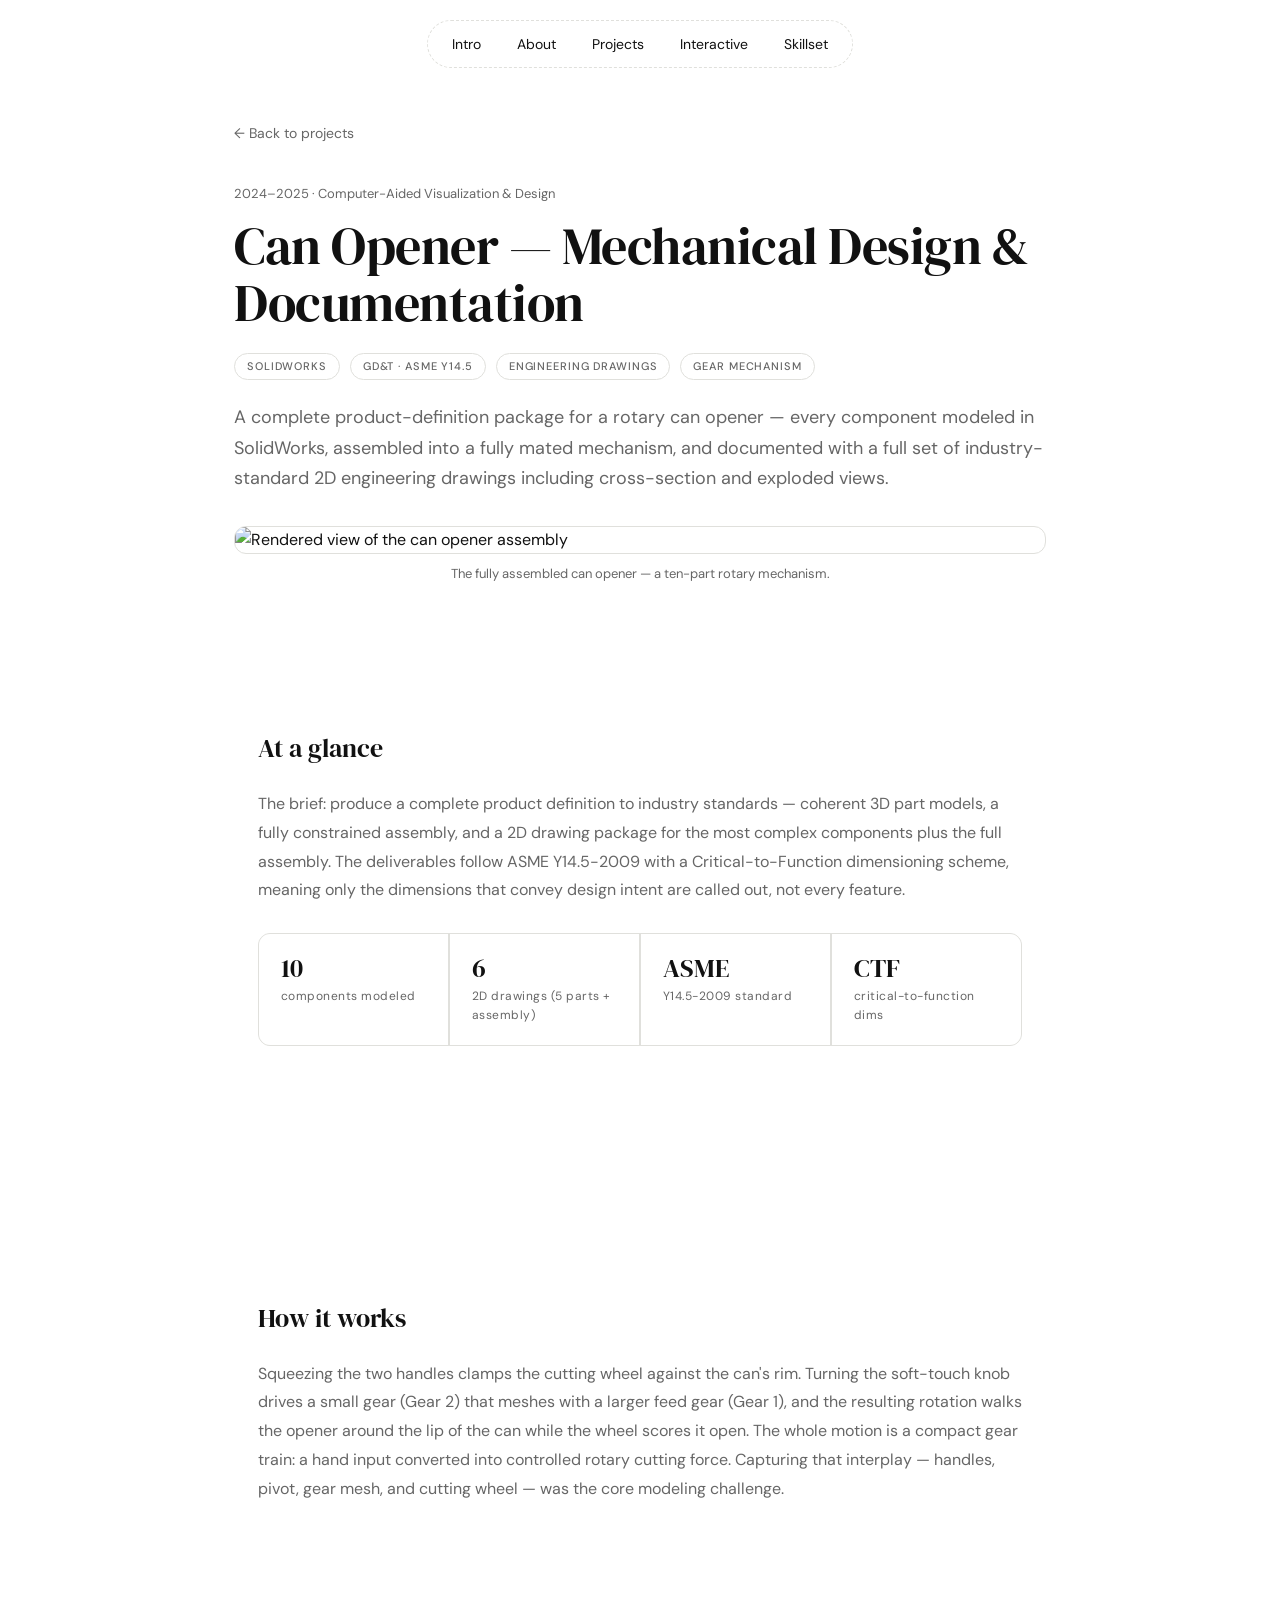
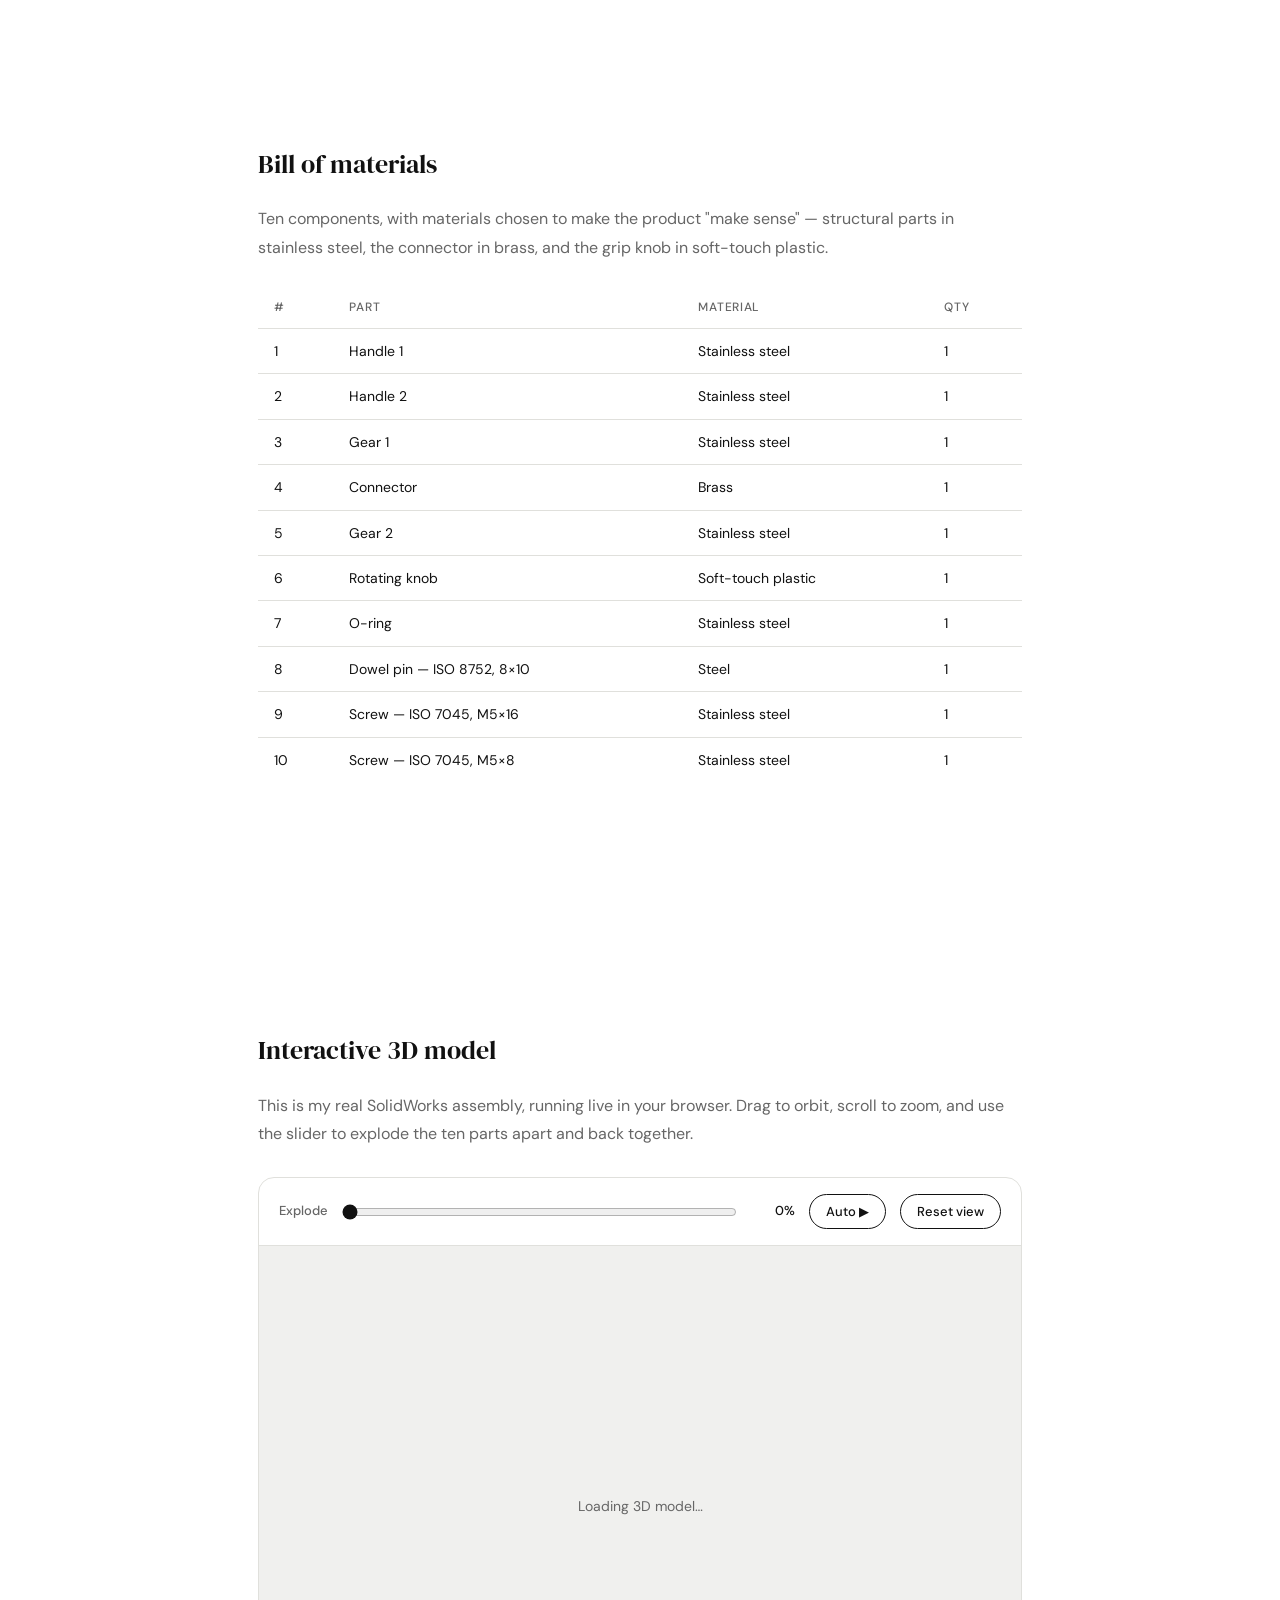
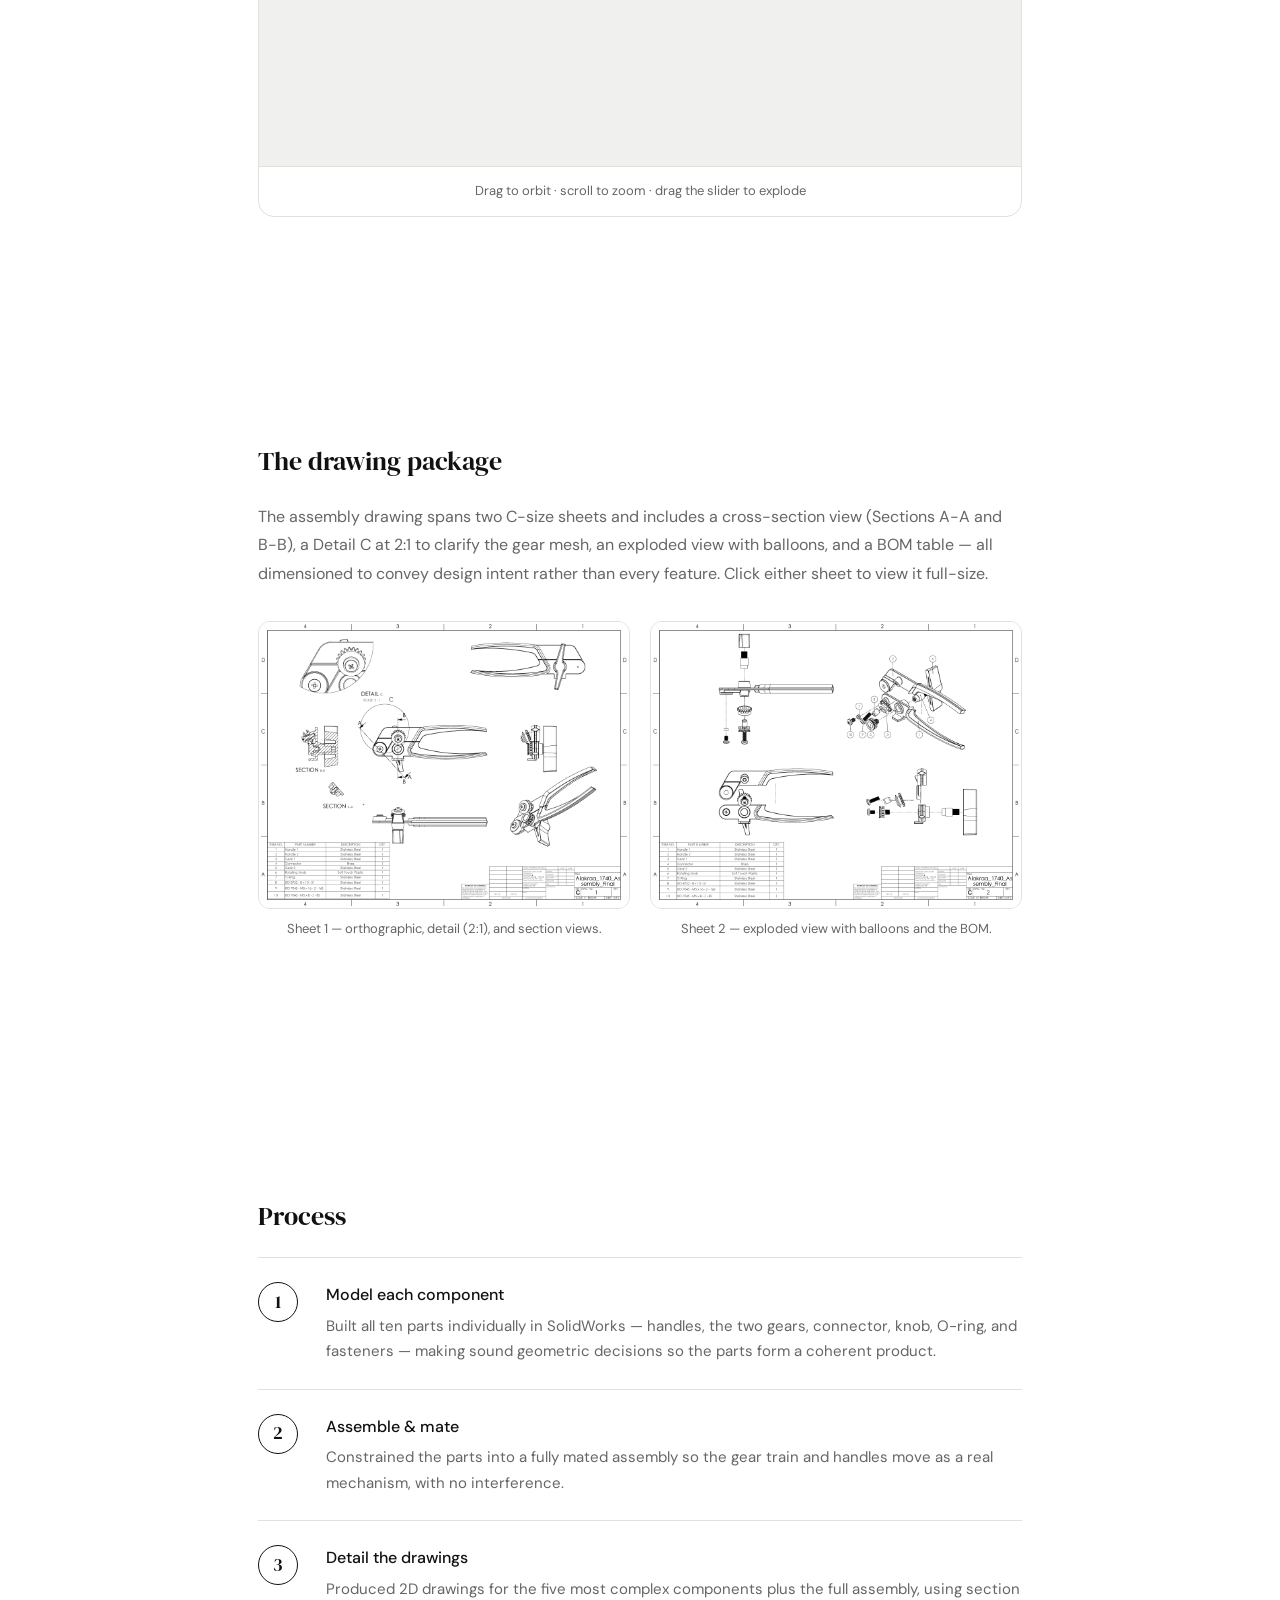
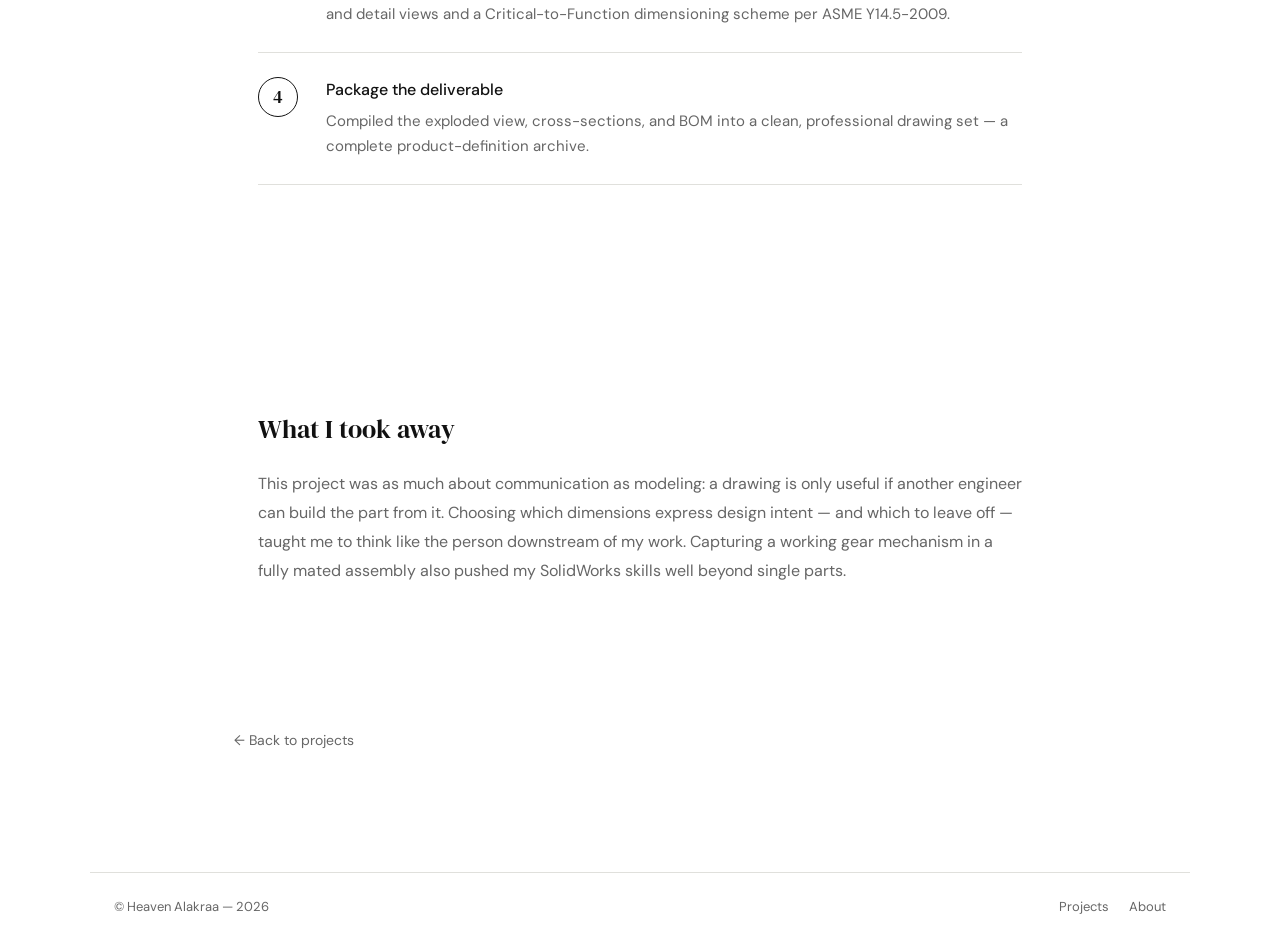
==== project-can-opener.html @ 5c96a76c "Add files via upload" ====
<!DOCTYPE html>
<html lang="en">
<head>
<meta charset="UTF-8">
<meta name="viewport" content="width=device-width, initial-scale=1.0">
<title>Can Opener — Mechanical Design &amp; Documentation — Heaven Alakraa</title>
<link rel="preconnect" href="https://fonts.googleapis.com">
<link href="https://fonts.googleapis.com/css2?family=DM+Serif+Display:ital@0;1&family=DM+Sans:wght@300;400;500&display=swap" rel="stylesheet">
<link rel="stylesheet" href="styles.css">
<style>
  /* image + layout helpers kept local so there's nothing to merge into styles.css */
  .media-figure img {
    width: 100%; display: block; border-radius: 12px;
    border: 1px solid var(--border); background: var(--white);
    object-fit: contain; max-height: 560px;
  }
  .media-figure.center img { width: auto; max-width: 620px; margin: 0 auto; }
  .media-figure.full img { width: 100%; max-width: 100%; max-height: none; }

  .figure-row { display: grid; grid-template-columns: 1fr 1fr; gap: 20px; margin: 32px 0; align-items: start; }
  .figure-row .media-figure { margin: 0; }
  .figure-row .media-figure img { max-height: 420px; }

  /* click-to-zoom */
  .media-figure img { cursor: zoom-in; transition: transform 0.15s, box-shadow 0.15s; }
  .media-figure img:hover { transform: translateY(-2px); box-shadow: 0 6px 24px rgba(0,0,0,0.12); }
  .lightbox { display: none; position: fixed; inset: 0; z-index: 300; background: rgba(0,0,0,0.9); align-items: center; justify-content: center; padding: 24px; cursor: zoom-out; }
  .lightbox.open { display: flex; }
  .lightbox img { max-width: 96%; max-height: 94%; border-radius: 8px; cursor: default; }
  .lightbox-close { position: fixed; top: 18px; right: 24px; color: #fff; font-size: 34px; line-height: 1; background: none; border: none; cursor: pointer; font-family: var(--sans); }
  .lightbox-hint { position: fixed; bottom: 22px; left: 0; right: 0; text-align: center; color: rgba(255,255,255,0.6); font-size: 13px; }

  /* 3D embed */
  .embed-frame { position: relative; padding-bottom: 60%; height: 0; overflow: hidden; margin-top: 32px; border-radius: 16px; border: 1px solid var(--border); background: var(--light); }
  .embed-frame iframe { position: absolute; top: 0; left: 0; width: 100%; height: 100%; border: 0; }
  .embed-placeholder { position: absolute; inset: 0; display: flex; flex-direction: column; align-items: center; justify-content: center; text-align: center; padding: 24px; color: var(--gray); font-size: 14px; line-height: 1.7; }

  /* standalone video, centered, capped width */
  .media-figure.vid video { display: block; width: 100%; max-width: 720px; margin: 0 auto; border-radius: 12px; border: 1px solid var(--border); background: #000; }

  /* interactive 3D viewer */
  .viewer { margin-top: 28px; border: 1px solid var(--border); border-radius: 16px; overflow: hidden; background: var(--white); }
  .viewer-controls { display: flex; align-items: center; gap: 14px; padding: 16px 20px; border-bottom: 1px solid var(--border); flex-wrap: wrap; }
  .viewer-controls label { font-size: 13px; font-weight: 500; color: var(--gray); }
  .viewer-controls input[type=range] { flex: 1; min-width: 160px; accent-color: var(--black); cursor: pointer; }
  .slider-val { font-size: 13px; font-weight: 500; min-width: 44px; text-align: right; }
  .viewer-controls button { font-size: 13px; font-weight: 500; padding: 8px 16px; border-radius: 50px; border: 1.5px solid var(--black); background: transparent; color: var(--black); cursor: pointer; font-family: var(--sans); transition: all 0.2s; white-space: nowrap; }
  .viewer-controls button:hover { background: var(--black); color: var(--white); }
  .viewer-stage { position: relative; width: 100%; height: 520px; background: #f0f0ee; }
  #co-canvas { width: 100%; height: 100%; display: block; cursor: grab; }
  #co-canvas:active { cursor: grabbing; }
  .viewer-loading { position: absolute; inset: 0; display: flex; align-items: center; justify-content: center; color: var(--gray); font-size: 14px; pointer-events: none; }
  .viewer-hint { padding: 14px 20px; border-top: 1px solid var(--border); font-size: 13px; color: var(--gray); text-align: center; }

  @media (max-width: 700px) { .figure-row { grid-template-columns: 1fr; } .viewer-stage { height: 380px; } }
</style>
</head>
<body>
<!-- NAV -->
<nav>
  <div class="nav-pill">
    <a href="index.html#intro">Intro</a>
    <a href="index.html#about">About</a>
    <a href="index.html#projects">Projects</a>
    <a href="index.html#interactive">Interactive</a>
    <a href="index.html#skills">Skillset</a>
  </div>
</nav>

<article class="project-page">
  <a class="back-link" href="index.html#projects">← Back to projects</a>

  <div class="pp-year">2024–2025 · Computer-Aided Visualization &amp; Design</div>
  <h1 class="pp-title">Can Opener — Mechanical Design &amp; Documentation</h1>
  <div class="pp-tags">
    <span class="project-tag">SolidWorks</span>
    <span class="project-tag">GD&amp;T · ASME Y14.5</span>
    <span class="project-tag">Engineering Drawings</span>
    <span class="project-tag">Gear Mechanism</span>
  </div>
  <p class="pp-lead">A complete product-definition package for a rotary can opener — every component modeled in SolidWorks, assembled into a fully mated mechanism, and documented with a full set of industry-standard 2D engineering drawings including cross-section and exploded views.</p>

  <!-- HERO: a render or the assembly drawing. Save an isometric render as co/render.png -->
  <figure class="media-figure full">
    <img src="co/render.png" alt="Rendered view of the can opener assembly">
    <figcaption>The fully assembled can opener — a ten-part rotary mechanism.</figcaption>
  </figure>

  <!-- ===== AT A GLANCE ===== -->
  <section class="pp-section">
    <h2>At a glance</h2>
    <p>The brief: produce a complete product definition to industry standards — coherent 3D part models, a fully constrained assembly, and a 2D drawing package for the most complex components plus the full assembly. The deliverables follow ASME Y14.5-2009 with a Critical-to-Function dimensioning scheme, meaning only the dimensions that convey design intent are called out, not every feature.</p>
    <div class="stat-row">
      <div class="stat-cell"><div class="stat-num">10</div><div class="stat-lbl">components modeled</div></div>
      <div class="stat-cell"><div class="stat-num">6</div><div class="stat-lbl">2D drawings (5 parts + assembly)</div></div>
      <div class="stat-cell"><div class="stat-num">ASME</div><div class="stat-lbl">Y14.5-2009 standard</div></div>
      <div class="stat-cell"><div class="stat-num">CTF</div><div class="stat-lbl">critical-to-function dims</div></div>
    </div>
  </section>

  <!-- ===== HOW IT WORKS ===== -->
  <section class="pp-section">
    <h2>How it works</h2>
    <p>Squeezing the two handles clamps the cutting wheel against the can's rim. Turning the soft-touch knob drives a small gear (Gear 2) that meshes with a larger feed gear (Gear 1), and the resulting rotation walks the opener around the lip of the can while the wheel scores it open. The whole motion is a compact gear train: a hand input converted into controlled rotary cutting force. Capturing that interplay — handles, pivot, gear mesh, and cutting wheel — was the core modeling challenge.</p>
  </section>

  <!-- ===== BOM ===== -->
  <section class="pp-section">
    <h2>Bill of materials</h2>
    <p>Ten components, with materials chosen to make the product "make sense" — structural parts in stainless steel, the connector in brass, and the grip knob in soft-touch plastic.</p>
    <table class="data-table">
      <thead>
        <tr><th>#</th><th>Part</th><th>Material</th><th>Qty</th></tr>
      </thead>
      <tbody>
        <tr><td>1</td><td>Handle 1</td><td>Stainless steel</td><td>1</td></tr>
        <tr><td>2</td><td>Handle 2</td><td>Stainless steel</td><td>1</td></tr>
        <tr><td>3</td><td>Gear 1</td><td>Stainless steel</td><td>1</td></tr>
        <tr><td>4</td><td>Connector</td><td>Brass</td><td>1</td></tr>
        <tr><td>5</td><td>Gear 2</td><td>Stainless steel</td><td>1</td></tr>
        <tr><td>6</td><td>Rotating knob</td><td>Soft-touch plastic</td><td>1</td></tr>
        <tr><td>7</td><td>O-ring</td><td>Stainless steel</td><td>1</td></tr>
        <tr><td>8</td><td>Dowel pin — ISO 8752, 8×10</td><td>Steel</td><td>1</td></tr>
        <tr><td>9</td><td>Screw — ISO 7045, M5×16</td><td>Stainless steel</td><td>1</td></tr>
        <tr><td>10</td><td>Screw — ISO 7045, M5×8</td><td>Stainless steel</td><td>1</td></tr>
      </tbody>
    </table>
  </section>

  <!-- ===== INTERACTIVE 3D ===== -->
  <section class="pp-section" id="model3d">
    <h2>Interactive 3D model</h2>
    <p>This is my real SolidWorks assembly, running live in your browser. Drag to orbit, scroll to zoom, and use the slider to explode the ten parts apart and back together.</p>

    <div class="viewer">
      <div class="viewer-controls">
        <label for="explode-slider">Explode</label>
        <input type="range" id="explode-slider" min="0" max="100" value="0" step="1">
        <span class="slider-val" id="explode-val">0%</span>
        <button id="auto-btn" type="button">Auto ▶</button>
        <button id="reset-btn" type="button">Reset view</button>
      </div>
      <div class="viewer-stage">
        <canvas id="co-canvas"></canvas>
        <div class="viewer-loading" id="viewer-loading">Loading 3D model…</div>
      </div>
      <div class="viewer-hint">Drag to orbit · scroll to zoom · drag the slider to explode</div>
    </div>
  </section>

  <!-- ===== DRAWING PACKAGE ===== -->
  <section class="pp-section">
    <h2>The drawing package</h2>
    <p>The assembly drawing spans two C-size sheets and includes a cross-section view (Sections A-A and B-B), a Detail C at 2:1 to clarify the gear mesh, an exploded view with balloons, and a BOM table — all dimensioned to convey design intent rather than every feature. Click either sheet to view it full-size.</p>
    <div class="figure-row">
      <figure class="media-figure">
        <img src="co/drawing-sheet1.png" alt="Assembly drawing sheet 1 — detail and section views">
        <figcaption>Sheet 1 — orthographic, detail (2:1), and section views.</figcaption>
      </figure>
      <figure class="media-figure">
        <img src="co/drawing-sheet2.png" alt="Assembly drawing sheet 2 — exploded view and BOM">
        <figcaption>Sheet 2 — exploded view with balloons and the BOM.</figcaption>
      </figure>
    </div>
    <!--
      Optional: add individual component drawings too. Save them as
      co/part-handle.png, co/part-gear1.png, etc., then duplicate a figure block above.
    -->
  </section>

  <!-- =========================================================
       OPTIONAL: FEA + MOTION ANALYSIS
       These sections are commented out. If you run the studies, (1) save the
       images into the co/ folder with the names shown, and (2) delete the
       surrounding  >!--  and  --<  so the section becomes visible.
       ========================================================= -->
  <!--
  <section class="pp-section">
    <h2>FEA — stress under operating load</h2>
    <p>I ran a static finite-element study on the most heavily loaded component to confirm it stays within the yield strength of stainless steel under a realistic squeezing force.</p>
    <figure class="media-figure center">
      <img src="co/fea.png" alt="FEA von Mises stress result on the can opener">
      <figcaption>von Mises stress under operating load, compared against yield.</figcaption>
    </figure>
  </section>

  <section class="pp-section">
    <h2>Motion study — the gear train</h2>
    <p>A motion study of the gear train shows how the knob input drives the feed gear and walks the cutter around the can.</p>
    <figure class="media-figure center vid">
      <video src="co/motion.mp4" controls muted playsinline preload="metadata"></video>
      <figcaption>Gear train motion study.</figcaption>
    </figure>
  </section>
  -->

  <!-- ===== PROCESS ===== -->
  <section class="pp-section">
    <h2>Process</h2>
    <div class="step-block">
      <div class="step-num">1</div>
      <div class="step-body">
        <h3>Model each component</h3>
        <p>Built all ten parts individually in SolidWorks — handles, the two gears, connector, knob, O-ring, and fasteners — making sound geometric decisions so the parts form a coherent product.</p>
      </div>
    </div>
    <div class="step-block">
      <div class="step-num">2</div>
      <div class="step-body">
        <h3>Assemble &amp; mate</h3>
        <p>Constrained the parts into a fully mated assembly so the gear train and handles move as a real mechanism, with no interference.</p>
      </div>
    </div>
    <div class="step-block">
      <div class="step-num">3</div>
      <div class="step-body">
        <h3>Detail the drawings</h3>
        <p>Produced 2D drawings for the five most complex components plus the full assembly, using section and detail views and a Critical-to-Function dimensioning scheme per ASME Y14.5-2009.</p>
      </div>
    </div>
    <div class="step-block">
      <div class="step-num">4</div>
      <div class="step-body">
        <h3>Package the deliverable</h3>
        <p>Compiled the exploded view, cross-sections, and BOM into a clean, professional drawing set — a complete product-definition archive.</p>
      </div>
    </div>
  </section>

  <!-- ===== TAKEAWAYS ===== -->
  <section class="pp-section">
    <h2>What I took away</h2>
    <p>This project was as much about communication as modeling: a drawing is only useful if another engineer can build the part from it. Choosing which dimensions express design intent — and which to leave off — taught me to think like the person downstream of my work. Capturing a working gear mechanism in a fully mated assembly also pushed my SolidWorks skills well beyond single parts.</p>
  </section>

  <a class="back-link" href="index.html#projects" style="margin-top:48px;">← Back to projects</a>
</article>

<footer>
  <span>© Heaven Alakraa — 2026</span>
  <div style="display:flex; gap:20px;">
    <a href="index.html#projects">Projects</a>
    <a href="index.html#about">About</a>
  </div>
</footer>

<!-- LIGHTBOX -->
<div class="lightbox" id="lightbox">
  <button class="lightbox-close" aria-label="Close">✕</button>
  <img id="lightbox-img" src="" alt="">
  <div class="lightbox-hint">Click anywhere or press Esc to close</div>
</div>

<script>
  (function () {
    const lb = document.getElementById('lightbox');
    const lbImg = document.getElementById('lightbox-img');
    document.querySelectorAll('.media-figure img').forEach(img => {
      img.addEventListener('click', () => {
        lbImg.src = img.currentSrc || img.src;
        lbImg.alt = img.alt;
        lb.classList.add('open');
        document.body.style.overflow = 'hidden';
      });
    });
    function close() { lb.classList.remove('open'); document.body.style.overflow = ''; }
    lb.addEventListener('click', close);
    document.addEventListener('keydown', e => { if (e.key === 'Escape') close(); });
  })();
</script>

<!-- ===== INTERACTIVE 3D VIEWER (Three.js) ===== -->
<script type="importmap">
{
  "imports": {
    "three": "https://cdn.jsdelivr.net/npm/three@0.160.0/build/three.module.js",
    "three/addons/": "https://cdn.jsdelivr.net/npm/three@0.160.0/examples/jsm/"
  }
}
</script>
<script type="module">
  import * as THREE from 'three';
  import { OrbitControls } from 'three/addons/controls/OrbitControls.js';
  import { GLTFLoader } from 'three/addons/loaders/GLTFLoader.js';

  const canvas = document.getElementById('co-canvas');
  const stage = canvas.parentElement;
  const loadingEl = document.getElementById('viewer-loading');
  const slider = document.getElementById('explode-slider');
  const valLabel = document.getElementById('explode-val');
  const resetBtn = document.getElementById('reset-btn');
  const autoBtn = document.getElementById('auto-btn');

  const renderer = new THREE.WebGLRenderer({ canvas, antialias: true });
  renderer.setPixelRatio(Math.min(window.devicePixelRatio, 2));
  renderer.setClearColor(0xf0f0ee, 1);

  const scene = new THREE.Scene();
  const camera = new THREE.PerspectiveCamera(45, 1, 0.1, 5000);

  // lighting
  scene.add(new THREE.AmbientLight(0xffffff, 0.75));
  const key = new THREE.DirectionalLight(0xffffff, 1.1); key.position.set(1, 1.5, 1); scene.add(key);
  const fill = new THREE.DirectionalLight(0xffffff, 0.5); fill.position.set(-1, 0.5, -1); scene.add(fill);

  const controls = new OrbitControls(camera, renderer.domElement);
  controls.enableDamping = true;
  controls.dampingFactor = 0.08;

  let parts = [];            // { mesh, dir, home }
  let assemblyCenter = new THREE.Vector3();
  let modelRadius = 100;
  let homeCam = new THREE.Vector3();

  function resize() {
    const w = stage.clientWidth, h = stage.clientHeight;
    renderer.setSize(w, h, false);
    camera.aspect = w / h; camera.updateProjectionMatrix();
  }
  window.addEventListener('resize', resize);

  const loader = new GLTFLoader();
  loader.load('co/can-opener.glb', (gltf) => {
    const root = gltf.scene;

    // overall bounding box / center
    const box = new THREE.Box3().setFromObject(root);
    box.getCenter(assemblyCenter);
    const size = new THREE.Vector3(); box.getSize(size);
    modelRadius = Math.max(size.x, size.y, size.z);

    // each mesh: explode direction = from assembly center to part center
    root.traverse((o) => {
      if (o.isMesh) {
        const pbox = new THREE.Box3().setFromObject(o);
        const pcenter = new THREE.Vector3(); pbox.getCenter(pcenter);
        const dir = pcenter.clone().sub(assemblyCenter);
        if (dir.lengthSq() < 1e-6) dir.set(0, 1, 0); // center part: nudge up
        dir.normalize();
        parts.push({ mesh: o, dir, home: o.position.clone() });
      }
    });

    scene.add(root);

    // frame the camera
    const dist = modelRadius * 2.2;
    homeCam.set(assemblyCenter.x + dist * 0.7, assemblyCenter.y + dist * 0.5, assemblyCenter.z + dist * 0.8);
    controls.target.copy(assemblyCenter);
    resetView();

    loadingEl.style.display = 'none';
    resize();
    animate();
  }, undefined, (err) => {
    loadingEl.textContent = 'Could not load the 3D model.';
    console.error(err);
  });

  function applyExplode(pct) {
    const factor = (pct / 100) * modelRadius * 0.9;
    for (const p of parts) {
      p.mesh.position.copy(p.home).addScaledVector(p.dir, factor);
    }
  }

  function resetView() {
    camera.position.copy(homeCam);
    controls.target.copy(assemblyCenter);
    controls.update();
  }

  slider.addEventListener('input', () => {
    valLabel.textContent = slider.value + '%';
    applyExplode(+slider.value);
  });

  resetBtn.addEventListener('click', () => {
    slider.value = 0; valLabel.textContent = '0%'; applyExplode(0); resetView();
    stopAuto();
  });

  // auto explode/collapse loop
  let auto = false, dir = 1, raf = null;
  function stopAuto() { auto = false; autoBtn.textContent = 'Auto ▶'; }
  autoBtn.addEventListener('click', () => {
    auto = !auto;
    autoBtn.textContent = auto ? 'Pause ⏸' : 'Auto ▶';
    if (auto) dir = (+slider.value >= 100) ? -1 : 1;
  });

  let last = performance.now();
  function animate() {
    raf = requestAnimationFrame(animate);
    const now = performance.now(); const dt = (now - last) / 1000; last = now;
    if (auto) {
      let v = +slider.value + dir * 45 * dt; // ~2.2s each way
      if (v >= 100) { v = 100; dir = -1; }
      if (v <= 0)   { v = 0;   dir = 1; }
      slider.value = v; valLabel.textContent = Math.round(v) + '%'; applyExplode(v);
    }
    controls.update();
    renderer.render(scene, camera);
  }
</script>

</body>
</html>
---- styles.css ----
/* =========================================================
   Heaven Alakraa — Portfolio  |  Shared stylesheet
   Edit colors, fonts, and spacing here once and every page
   (index + all project pages) updates together.
   ========================================================= */

*, *::before, *::after { box-sizing: border-box; margin: 0; padding: 0; }

:root {
  --black: #111;
  --white: #fff;
  --gray: #666;
  --light: #f5f5f3;
  --border: #e0e0dc;
  --serif: 'DM Serif Display', Georgia, serif;
  --sans: 'DM Sans', system-ui, sans-serif;
}

html { scroll-behavior: smooth; }

body {
  font-family: var(--sans);
  background: var(--white);
  color: var(--black);
  font-size: 16px;
  line-height: 1.6;
  -webkit-font-smoothing: antialiased;
}

a { color: inherit; }  /* stops stray links rendering default browser blue */

/* anchor targets sit below the fixed nav so headings aren't hidden */
#intro, #about, #projects, #interactive, #skills { scroll-margin-top: 90px; }

/* ---------------------------------------------------------
   NAV  (floating pill, same style as the project's original)
   --------------------------------------------------------- */
nav {
  position: fixed;
  top: 0; left: 0; right: 0;
  z-index: 100;
  display: flex;
  justify-content: center;
  padding: 20px;
}
.nav-pill {
  display: flex;
  align-items: center;
  gap: 4px;
  background: rgba(255,255,255,0.92);
  backdrop-filter: blur(12px);
  border: 1px dashed var(--border);
  border-radius: 50px;
  padding: 6px 8px;
}
.nav-pill a {
  text-decoration: none;
  color: var(--black);
  font-size: 14px;
  font-weight: 400;
  padding: 6px 16px;
  border-radius: 50px;
  transition: background 0.2s;
}
.nav-pill a:hover { background: var(--light); }
.nav-pill a.active { background: var(--black); color: var(--white); }
.nav-pill a.active:hover { background: var(--black); }

/* ---------------------------------------------------------
   HERO  (two-column: headshot + credentials | name + buttons)
   --------------------------------------------------------- */
.hero {
  min-height: 100vh;
  display: flex;
  align-items: center;
  justify-content: center;
  padding: 120px 24px 80px;
}
.hero-grid {
  display: grid;
  grid-template-columns: 0.9fr 1.1fr;
  gap: 72px;
  align-items: center;
  max-width: 1100px;
  width: 100%;
}
/* LEFT column */
.hero-left {
  display: flex;
  flex-direction: column;
  align-items: flex-start;
}
.headshot {
  width: 360px;          /* matches .hero-cred width so right edges line up */
  max-width: 100%;
  aspect-ratio: 1 / 1;   /* same square ratio, just wider */
  border-radius: 24px;
  object-fit: cover;
  background: var(--light);
  border: 1px solid var(--border);
  margin-bottom: 28px;
}
.hero-cred {
  color: var(--gray);
  font-size: 15px;
  line-height: 1.7;
  max-width: 360px;
}
/* RIGHT column */
.hero-right { max-width: 560px; }
.hero h1 {
  font-family: var(--serif);
  font-size: clamp(34px, 5vw, 60px);
  font-weight: 400;
  line-height: 1.1;
  margin-bottom: 24px;
  letter-spacing: -0.5px;
}
.hero-tagline {
  color: var(--gray);
  font-size: 19px;
  font-weight: 300;
  line-height: 1.6;
  margin-bottom: 36px;
  max-width: 460px;
}
.hero-btns {
  display: flex;
  gap: 12px;
  flex-wrap: wrap;
}

/* ---------------------------------------------------------
   BUTTONS
   --------------------------------------------------------- */
.btn {
  display: inline-block;
  text-decoration: none;
  padding: 12px 28px;
  border-radius: 50px;
  font-size: 14px;
  font-weight: 500;
  font-family: var(--sans);
  transition: all 0.2s;
  cursor: pointer;
  border: none;
}
.btn-dark { background: var(--black); color: var(--white); }
.btn-dark:hover { background: #333; }
.btn-outline { background: transparent; color: var(--black); border: 1.5px solid var(--black); }
.btn-outline:hover { background: var(--black); color: var(--white); }

/* ---------------------------------------------------------
   SECTIONS
   --------------------------------------------------------- */
section { padding: 80px 24px; max-width: 1100px; margin: 0 auto; }
.section-label {
  font-size: 12px;
  font-weight: 500;
  letter-spacing: 0.12em;
  text-transform: uppercase;
  color: var(--gray);
  margin-bottom: 48px;
  display: block;
}
.section-title {
  font-family: var(--serif);
  font-size: clamp(28px, 4vw, 48px);
  font-weight: 400;
  margin-bottom: 16px;
  line-height: 1.15;
}
.divider { border: none; border-top: 1px solid var(--border); }

/* ---------------------------------------------------------
   PROJECTS GRID
   --------------------------------------------------------- */
.projects-grid {
  display: grid;
  grid-template-columns: repeat(2, 1fr);
  gap: 2px;
  background: var(--border);
  border: 1px solid var(--border);
  border-radius: 16px;
  overflow: hidden;
}
.project-card {
  background: var(--white);
  padding: 40px 36px;
  cursor: pointer;
  transition: background 0.2s;
  position: relative;
  min-height: 280px;
  display: flex;
  flex-direction: column;
  justify-content: space-between;
  text-decoration: none;
  color: inherit;
}
.project-card:hover { background: var(--light); }
.project-card.wide { grid-column: span 2; }
.project-year { font-size: 12px; color: var(--gray); letter-spacing: 0.06em; margin-bottom: 12px; }
.project-title {
  font-family: var(--serif);
  font-size: clamp(20px, 2.5vw, 28px);
  font-weight: 400;
  line-height: 1.2;
  margin-bottom: 12px;
}
.project-desc {
  font-size: 13px;
  color: var(--gray);
  line-height: 1.6;
  flex: 1;
  margin-bottom: 20px;
}
.project-tag {
  display: inline-block;
  font-size: 11px;
  font-weight: 500;
  letter-spacing: 0.08em;
  text-transform: uppercase;
  border: 1px solid var(--border);
  border-radius: 50px;
  padding: 4px 12px;
  color: var(--gray);
  margin-right: 6px;
  margin-bottom: 6px;
}
.project-arrow {
  position: absolute;
  top: 36px;
  right: 36px;
  font-size: 18px;
  color: var(--border);
  transition: color 0.2s, transform 0.2s;
}
.project-card:hover .project-arrow { color: var(--black); transform: translate(3px, -3px); }

/* ---------------------------------------------------------
   SKILLS
   --------------------------------------------------------- */
/* Tag-pill skills: category rows, each with rounded skill chips */
.skills-list {
  margin-top: 48px;
  border-top: 1px solid var(--border);
}
.skill-row {
  display: grid;
  grid-template-columns: 240px 1fr;
  gap: 40px;
  padding: 32px 4px;
  border-bottom: 1px solid var(--border);
  align-items: start;
}
.skill-cat {
  font-family: var(--serif);
  font-size: 20px;
  line-height: 1.3;
  display: flex;
  align-items: baseline;
  gap: 12px;
}
.skill-cat-num {
  font-family: var(--sans);
  font-size: 11px;
  font-weight: 500;
  letter-spacing: 0.1em;
  color: var(--gray);
}
.skill-pills { display: flex; flex-wrap: wrap; gap: 10px; }
.pill {
  font-family: var(--sans);
  font-size: 13px;
  font-weight: 400;
  padding: 8px 16px;
  border: 1px solid var(--border);
  border-radius: 50px;
  background: var(--white);
  color: var(--black);
  transition: transform 0.18s ease, border-color 0.18s ease, background 0.18s ease;
  cursor: default;
}
.pill:hover {
  transform: translateY(-2px);
  border-color: var(--black);
  background: var(--light);
}

/* ---------------------------------------------------------
   ABOUT
   --------------------------------------------------------- */
.about-grid {
  display: grid;
  grid-template-columns: 1fr 1fr;
  gap: 80px;
  align-items: start;
  margin-top: 48px;
}
.about-text p { font-size: 16px; color: var(--gray); line-height: 1.8; margin-bottom: 20px; }
.about-subhead {
  font-size: 12px; font-weight: 500; letter-spacing: 0.1em;
  text-transform: uppercase; color: var(--gray); margin-bottom: 20px;
}
.exp-item { border-bottom: 1px solid var(--border); padding: 20px 0; }
.exp-item:first-child { border-top: 1px solid var(--border); }
.exp-top { display: flex; justify-content: space-between; align-items: flex-start; margin-bottom: 6px; gap: 12px; }
.exp-org { font-weight: 500; font-size: 14px; }
.exp-role { font-size: 13px; color: var(--gray); }
.exp-date { font-size: 12px; color: var(--gray); white-space: nowrap; }

/* ---------------------------------------------------------
   SKETCHFAB / 3D EMBED
   --------------------------------------------------------- */
.embed-frame {
  position: relative;
  padding-bottom: 56.25%;   /* 16:9 */
  height: 0;
  overflow: hidden;
  margin-top: 48px;
  border-radius: 16px;
  border: 1px solid var(--border);
  background: var(--light);
}
.embed-frame iframe { position: absolute; top: 0; left: 0; width: 100%; height: 100%; border: 0; }
/* placeholder shown until you paste your real embed */
.embed-placeholder {
  position: absolute; inset: 0;
  display: flex; flex-direction: column; align-items: center; justify-content: center;
  text-align: center; padding: 24px; color: var(--gray); font-size: 14px; line-height: 1.7;
}

/* ---------------------------------------------------------
   FOOTER
   --------------------------------------------------------- */
footer {
  border-top: 1px solid var(--border);
  padding: 24px;
  display: flex;
  justify-content: space-between;
  align-items: center;
  font-size: 13px;
  color: var(--gray);
  max-width: 1100px;
  margin: 0 auto;
  flex-wrap: wrap;
  gap: 12px;
}
footer a { color: var(--gray); text-decoration: none; }
footer a:hover { color: var(--black); }

/* =========================================================
   PROJECT DETAIL PAGES
   ========================================================= */
.project-page { max-width: 860px; margin: 0 auto; padding: 120px 24px 80px; }
.back-link {
  display: inline-flex; align-items: center; gap: 6px;
  font-size: 14px; color: var(--gray); text-decoration: none; margin-bottom: 40px;
  transition: color 0.2s;
}
.back-link:hover { color: var(--black); }
.pp-year { font-size: 13px; color: var(--gray); margin-bottom: 12px; }
.pp-title {
  font-family: var(--serif);
  font-size: clamp(32px, 5vw, 52px);
  font-weight: 400; line-height: 1.1; margin-bottom: 20px; letter-spacing: -0.5px;
}
.pp-tags { margin-bottom: 16px; }
.pp-lead { font-size: 18px; color: var(--gray); line-height: 1.7; margin-bottom: 8px; }

.pp-section { margin-top: 64px; }
.pp-section h2 {
  font-family: var(--serif); font-size: 26px; font-weight: 400; margin-bottom: 20px;
}
.pp-section p { color: var(--gray); line-height: 1.8; margin-bottom: 16px; }
.pp-section ul { color: var(--gray); line-height: 1.8; padding-left: 20px; margin-bottom: 16px; }
.pp-section li { margin-bottom: 8px; }

/* media: images + figures */
.media-figure { margin: 32px 0; }
.media-figure img {
  width: 100%; display: block; border-radius: 12px; border: 1px solid var(--border); background: var(--light);
}
.media-figure figcaption { font-size: 13px; color: var(--gray); margin-top: 10px; text-align: center; }
/* simple grey placeholder box for images you haven't added yet */
.img-placeholder {
  width: 100%; aspect-ratio: 16 / 9; border-radius: 12px;
  border: 1px dashed var(--border); background: var(--light);
  display: flex; align-items: center; justify-content: center;
  color: var(--gray); font-size: 13px; text-align: center; padding: 16px;
}

/* code block (e.g. MATLAB) */
.code-block {
  background: #1c1c1a;
  color: #e8e8e3;
  border-radius: 12px;
  padding: 22px 24px;
  margin: 24px 0;
  overflow-x: auto;
  font-family: ui-monospace, 'SF Mono', Menlo, Consolas, monospace;
  font-size: 13px;
  line-height: 1.65;
}
.code-block .c-comment { color: #8a9a6b; }
.code-cap { font-size: 13px; color: var(--gray); margin-top: 10px; }

/* two-up stat row */
.stat-row {
  display: grid;
  grid-template-columns: repeat(auto-fit, minmax(150px, 1fr));
  gap: 2px;
  background: var(--border);
  border: 1px solid var(--border);
  border-radius: 12px;
  overflow: hidden;
  margin: 28px 0;
}
.stat-cell { background: var(--white); padding: 20px 22px; }
.stat-num { font-family: var(--serif); font-size: 26px; line-height: 1.1; margin-bottom: 4px; }
.stat-lbl { font-size: 12px; color: var(--gray); letter-spacing: 0.04em; }

/* data table */
.data-table { width: 100%; border-collapse: collapse; margin: 24px 0; font-size: 14px; }
.data-table th, .data-table td {
  text-align: left; padding: 11px 16px; border-bottom: 1px solid var(--border);
}
.data-table th { font-weight: 500; color: var(--gray); font-size: 12px; letter-spacing: 0.06em; text-transform: uppercase; }
.data-table td { color: var(--black); }
.data-table tr:last-child td { border-bottom: none; }

/* embedded resume PDF */
.pdf-frame {
  margin-top: 32px;
  height: 1150px;
  border-radius: 12px;
  border: 1px solid var(--border);
  overflow: hidden;
  background: var(--light);
}
.pdf-frame iframe { width: 100%; height: 100%; border: 0; }

/* responsive video (YouTube/Vimeo/MP4) */
.video-embed {
  position: relative; padding-bottom: 56.25%; height: 0; overflow: hidden;
  border-radius: 12px; border: 1px solid var(--border); background: var(--light); margin: 32px 0;
}
.video-embed iframe, .video-embed video {
  position: absolute; top: 0; left: 0; width: 100%; height: 100%; border: 0;
}

/* numbered step blocks */
.step-block {
  display: grid; grid-template-columns: 48px 1fr; gap: 20px; align-items: start;
  padding: 24px 0; border-top: 1px solid var(--border);
}
.step-block:last-child { border-bottom: 1px solid var(--border); }
.step-num {
  width: 40px; height: 40px; border-radius: 50%;
  border: 1.5px solid var(--black); display: flex; align-items: center; justify-content: center;
  font-family: var(--serif); font-size: 18px;
}
.step-body h3 { font-size: 16px; font-weight: 500; margin-bottom: 6px; }
.step-body p { font-size: 15px; color: var(--gray); line-height: 1.7; margin-bottom: 0; }

/* ---------------------------------------------------------
   RESPONSIVE
   --------------------------------------------------------- */
@media (max-width: 820px) {
  .hero-grid { grid-template-columns: 1fr; gap: 40px; text-align: left; }
  .hero { padding-top: 100px; }
  .headshot { width: 200px; }
}
@media (max-width: 700px) {
  .projects-grid { grid-template-columns: 1fr; }
  .project-card.wide { grid-column: span 1; }
  .about-grid { grid-template-columns: 1fr; gap: 40px; }
  .step-block { grid-template-columns: 40px 1fr; gap: 14px; }
  .skill-row { grid-template-columns: 1fr; gap: 16px; }
  .nav-pill { flex-wrap: wrap; justify-content: center; }
  .nav-pill a { padding: 6px 12px; font-size: 13px; }
}
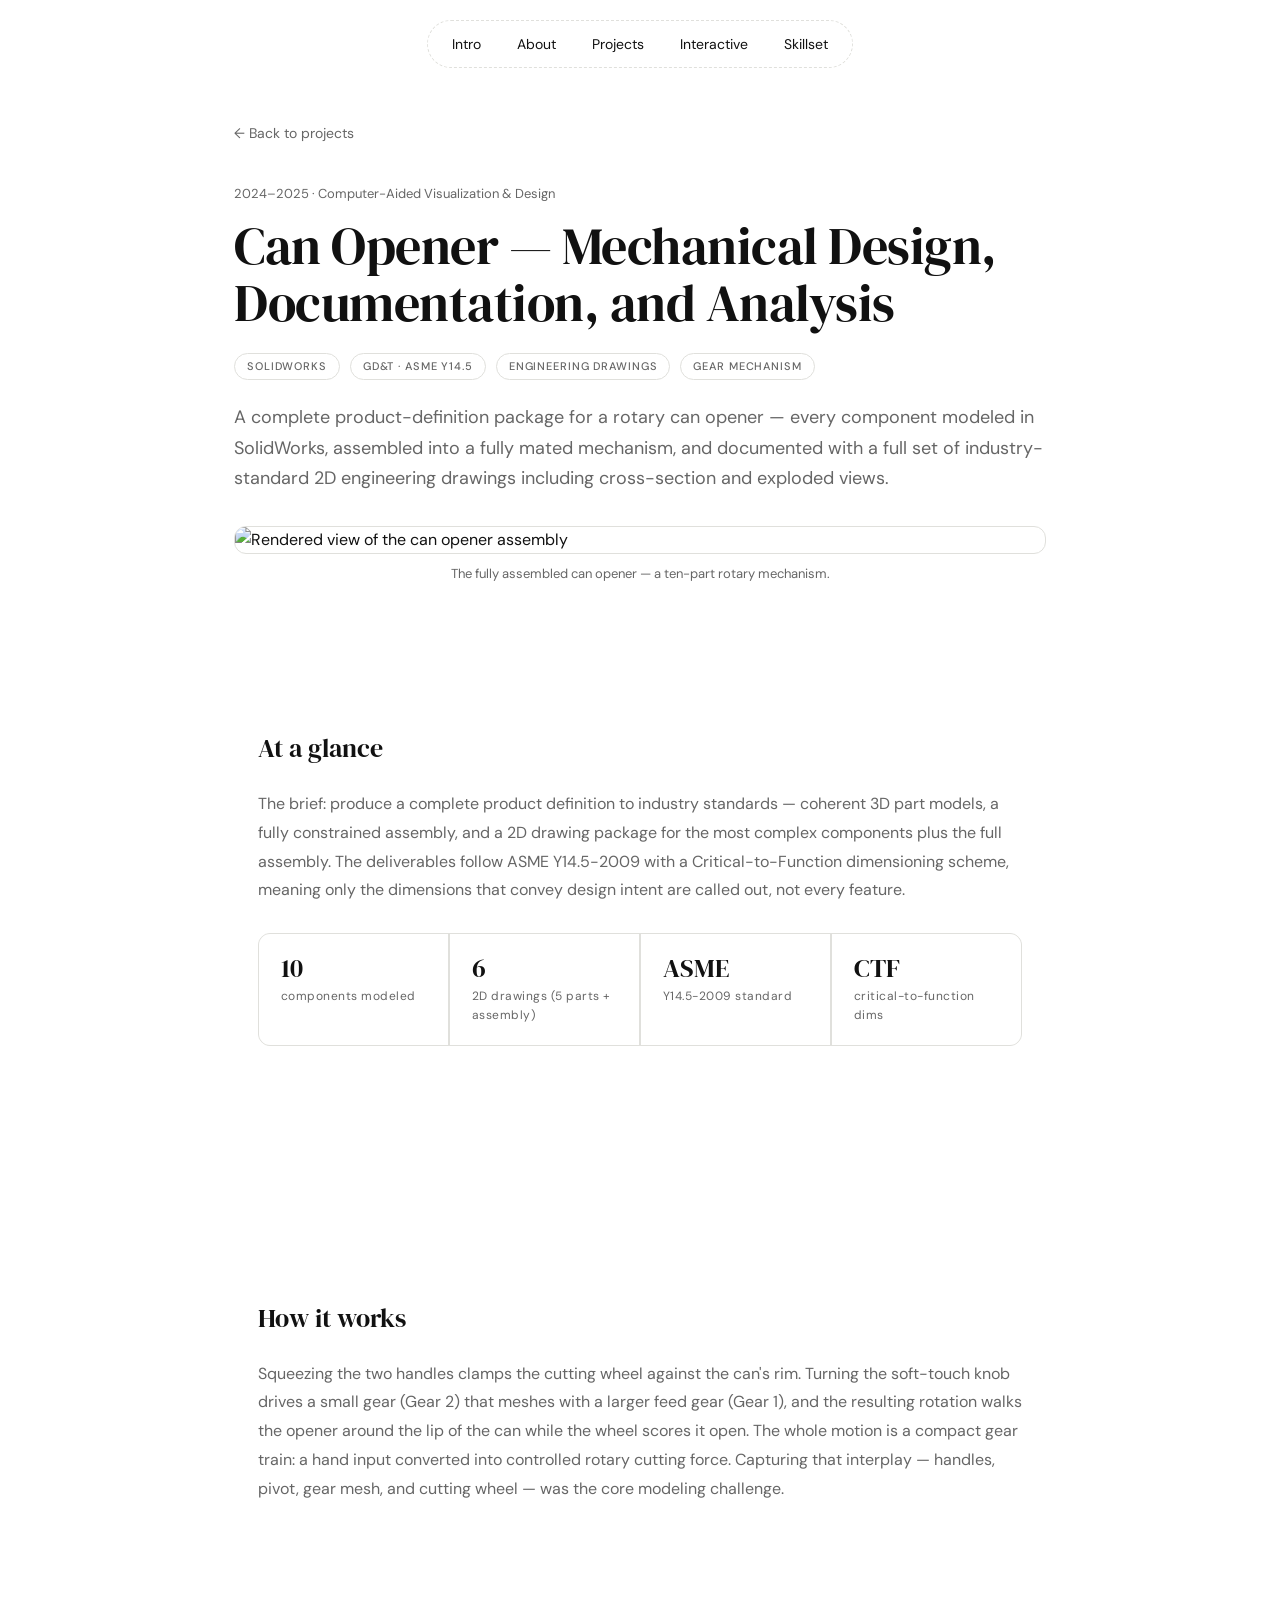
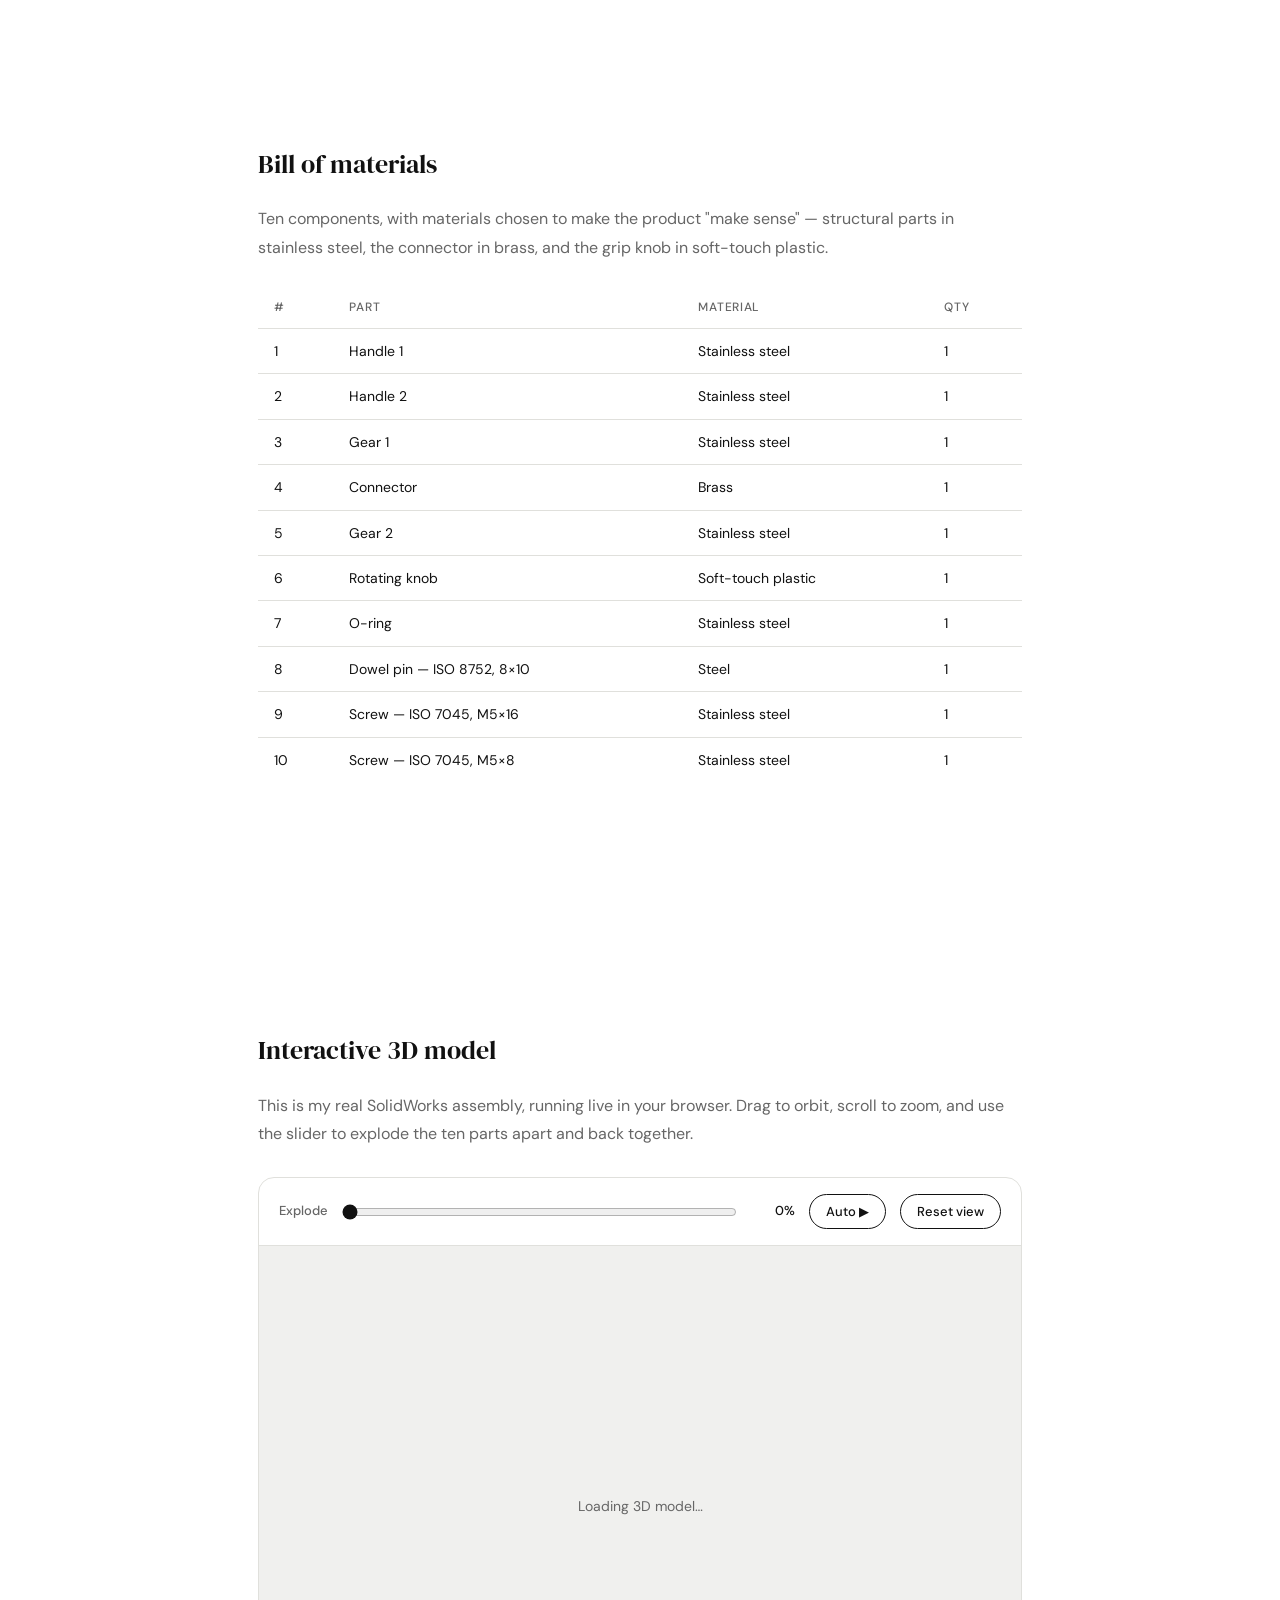
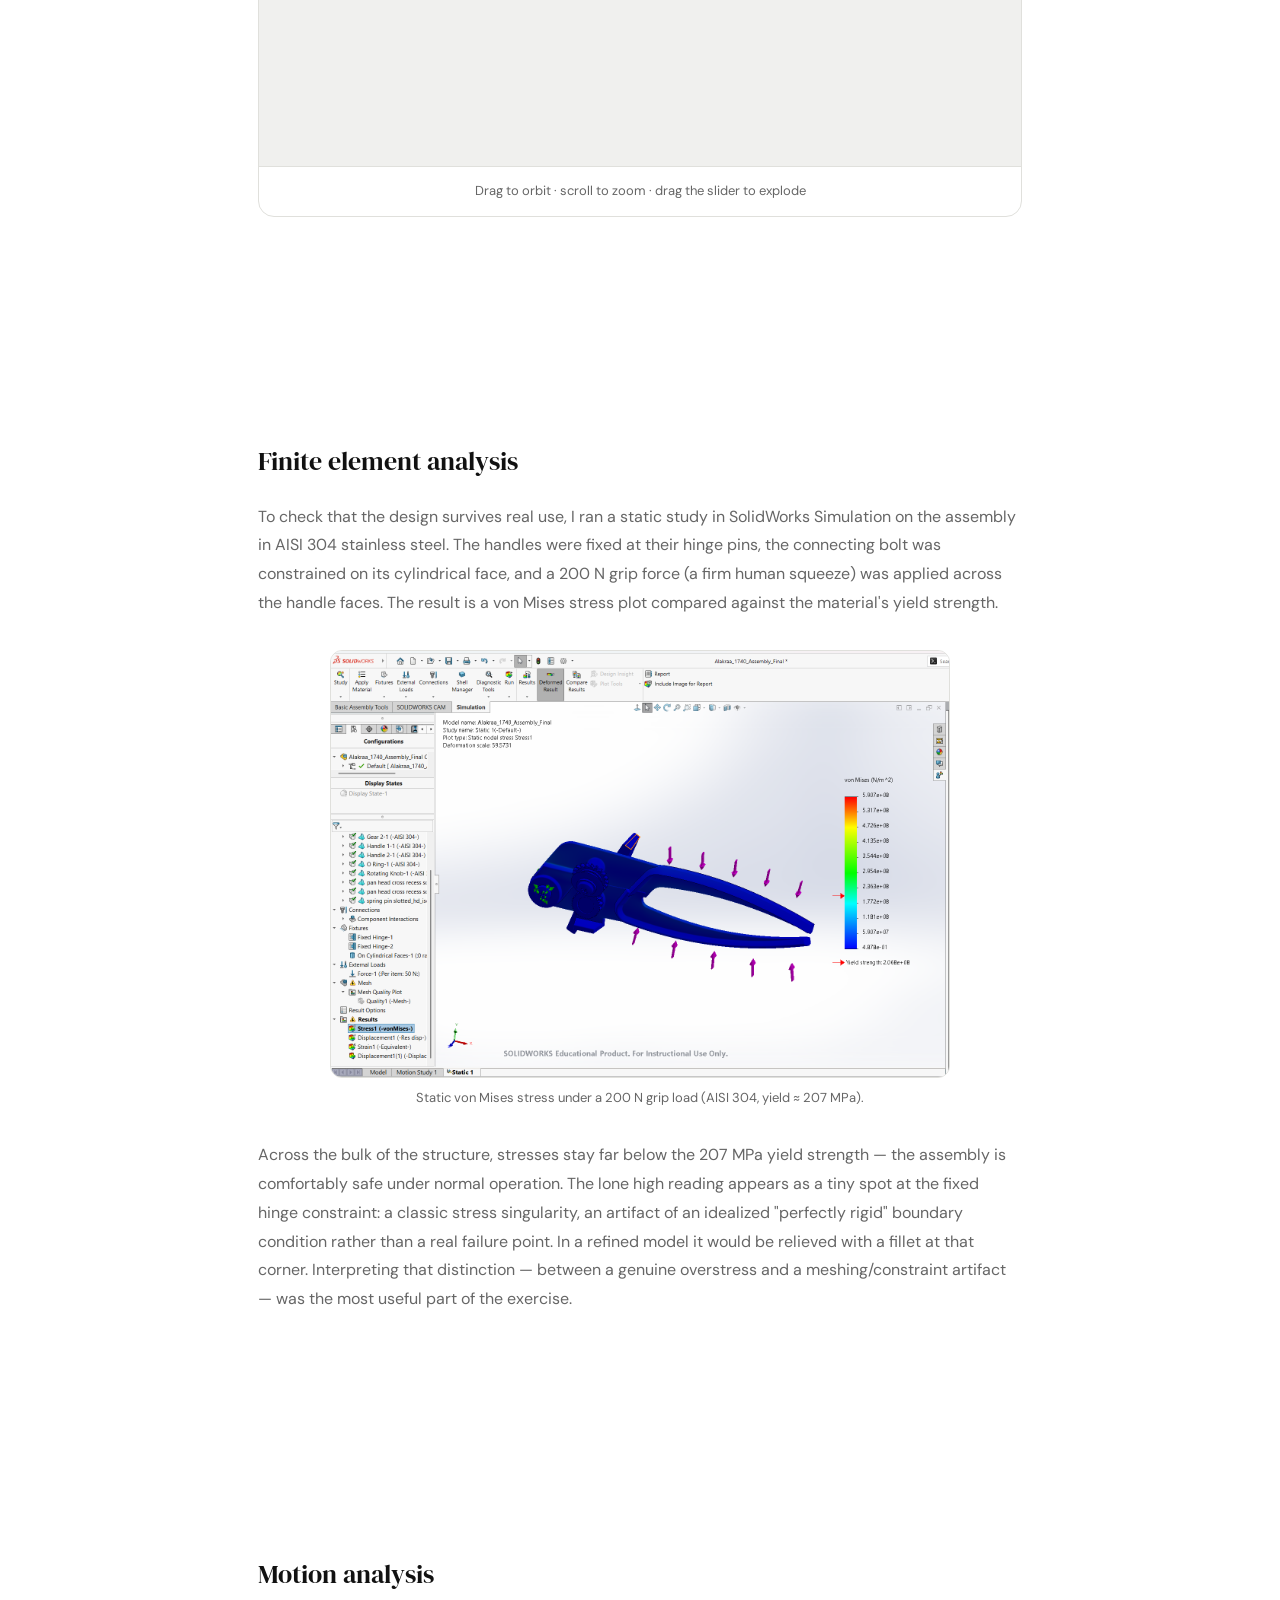
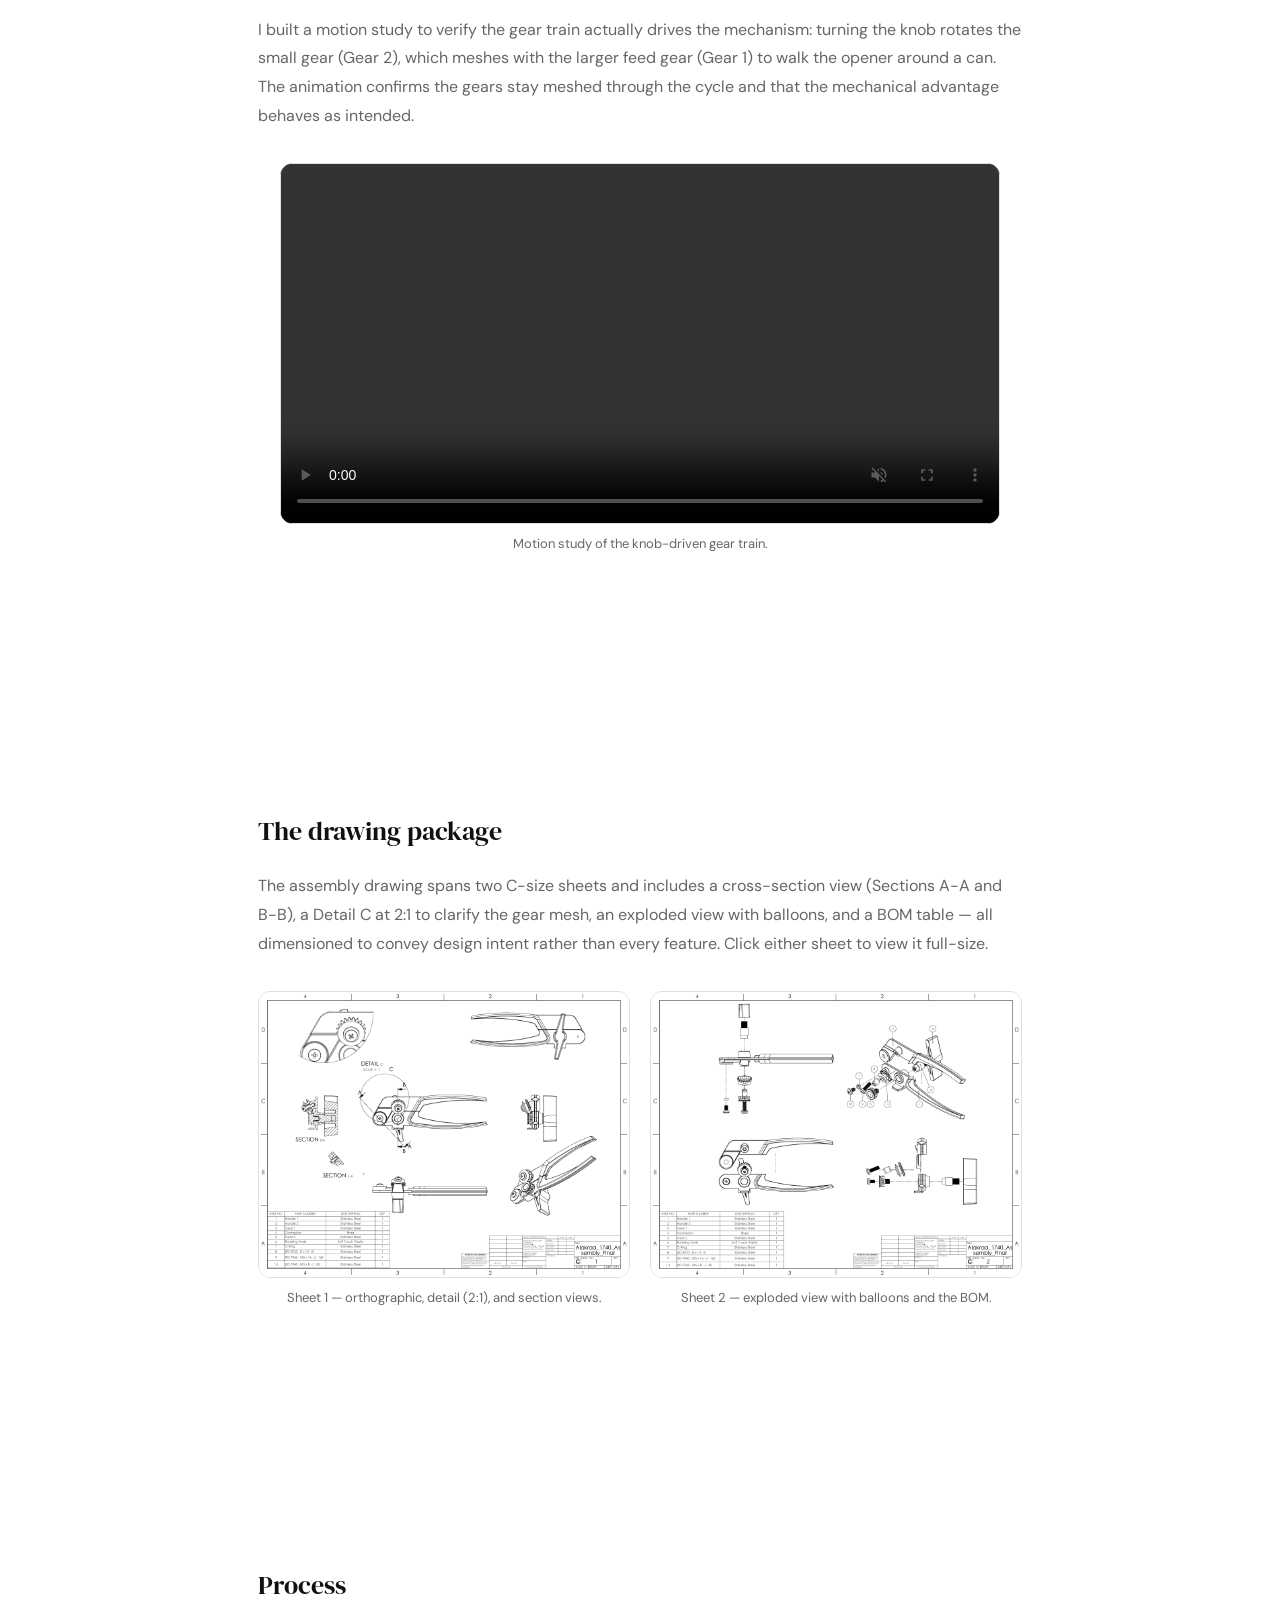
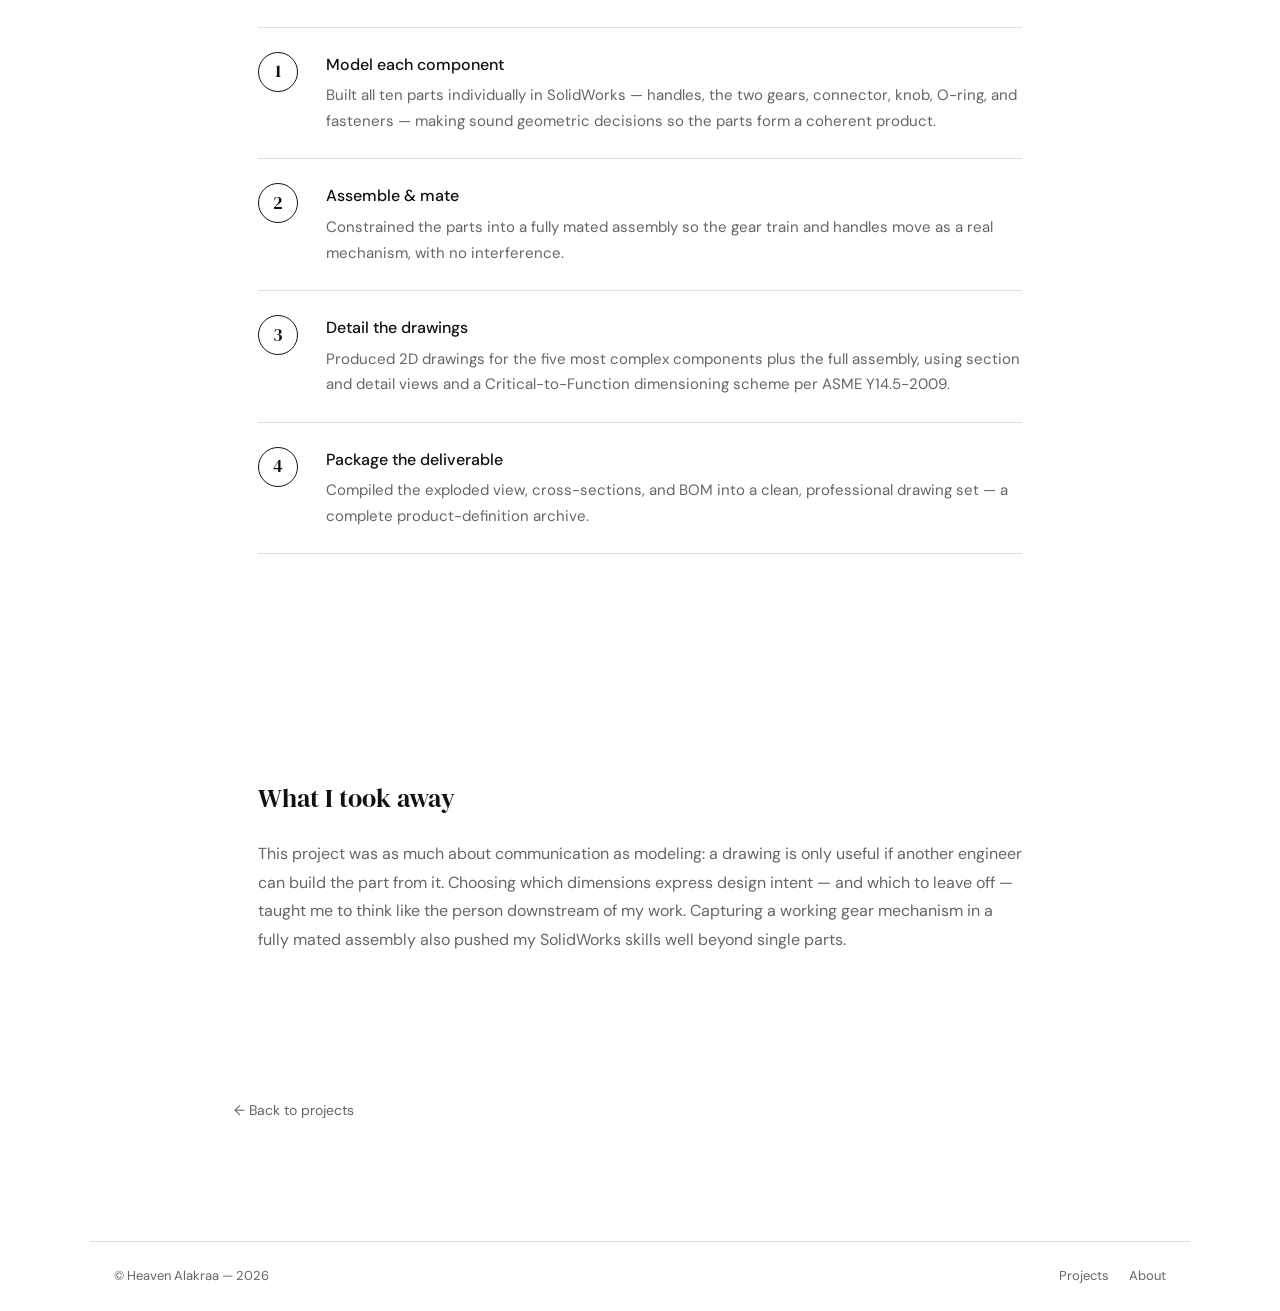
==== commit dcb047b5: "Add files via upload" ====
--- a/project-can-opener.html
+++ b/project-can-opener.html
@@ -3,7 +3,7 @@
 <head>
 <meta charset="UTF-8">
 <meta name="viewport" content="width=device-width, initial-scale=1.0">
-<title>Can Opener — Mechanical Design &amp; Documentation — Heaven Alakraa</title>
+<title>Can Opener — Mechanical Design, Documentation &amp; Analysis — Heaven Alakraa</title>
 <link rel="preconnect" href="https://fonts.googleapis.com">
 <link href="https://fonts.googleapis.com/css2?family=DM+Serif+Display:ital@0;1&family=DM+Sans:wght@300;400;500&display=swap" rel="stylesheet">
 <link rel="stylesheet" href="styles.css">
@@ -71,7 +71,7 @@
   <a class="back-link" href="index.html#projects">← Back to projects</a>
 
   <div class="pp-year">2024–2025 · Computer-Aided Visualization &amp; Design</div>
-  <h1 class="pp-title">Can Opener — Mechanical Design &amp; Documentation</h1>
+  <h1 class="pp-title">Can Opener — Mechanical Design, Documentation, and Analysis</h1>
   <div class="pp-tags">
     <span class="project-tag">SolidWorks</span>
     <span class="project-tag">GD&amp;T · ASME Y14.5</span>
@@ -148,6 +148,27 @@
     </div>
   </section>
 
+  <!-- ===== FEA ===== -->
+  <section class="pp-section">
+    <h2>Finite element analysis</h2>
+    <p>To check that the design survives real use, I ran a static study in SolidWorks Simulation on the assembly in AISI 304 stainless steel. The handles were fixed at their hinge pins, the connecting bolt was constrained on its cylindrical face, and a 200 N grip force (a firm human squeeze) was applied across the handle faces. The result is a von Mises stress plot compared against the material's yield strength.</p>
+    <figure class="media-figure center">
+      <img src="co/fea.png" alt="von Mises stress plot of the can opener assembly under grip load">
+      <figcaption>Static von Mises stress under a 200 N grip load (AISI 304, yield ≈ 207 MPa).</figcaption>
+    </figure>
+    <p>Across the bulk of the structure, stresses stay far below the 207 MPa yield strength — the assembly is comfortably safe under normal operation. The lone high reading appears as a tiny spot at the fixed hinge constraint: a classic stress singularity, an artifact of an idealized "perfectly rigid" boundary condition rather than a real failure point. In a refined model it would be relieved with a fillet at that corner. Interpreting that distinction — between a genuine overstress and a meshing/constraint artifact — was the most useful part of the exercise.</p>
+  </section>
+
+  <!-- ===== MOTION ===== -->
+  <section class="pp-section">
+    <h2>Motion analysis</h2>
+    <p>I built a motion study to verify the gear train actually drives the mechanism: turning the knob rotates the small gear (Gear 2), which meshes with the larger feed gear (Gear 1) to walk the opener around a can. The animation confirms the gears stay meshed through the cycle and that the mechanical advantage behaves as intended.</p>
+    <figure class="media-figure vid">
+      <video src="co/motion.mp4" controls muted playsinline preload="metadata"></video>
+      <figcaption>Motion study of the knob-driven gear train.</figcaption>
+    </figure>
+  </section>
+
   <!-- ===== DRAWING PACKAGE ===== -->
   <section class="pp-section">
     <h2>The drawing package</h2>
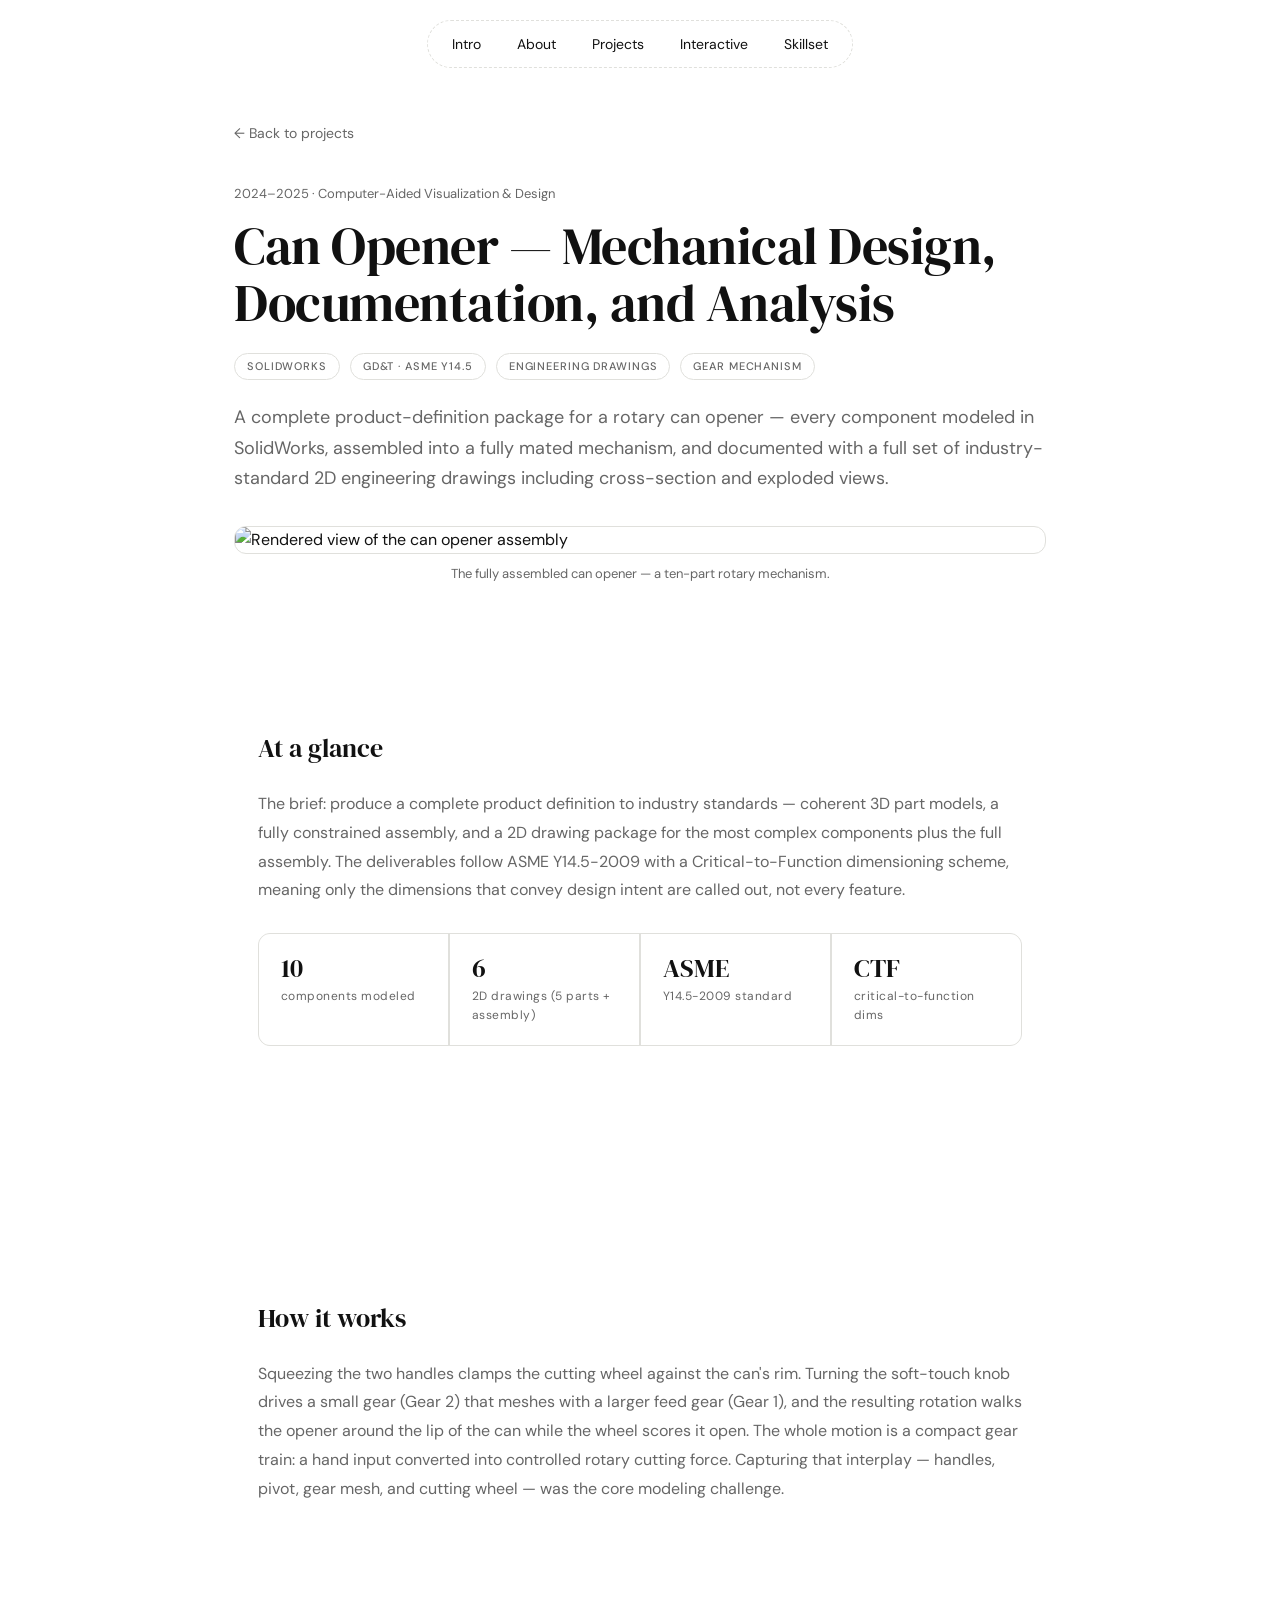
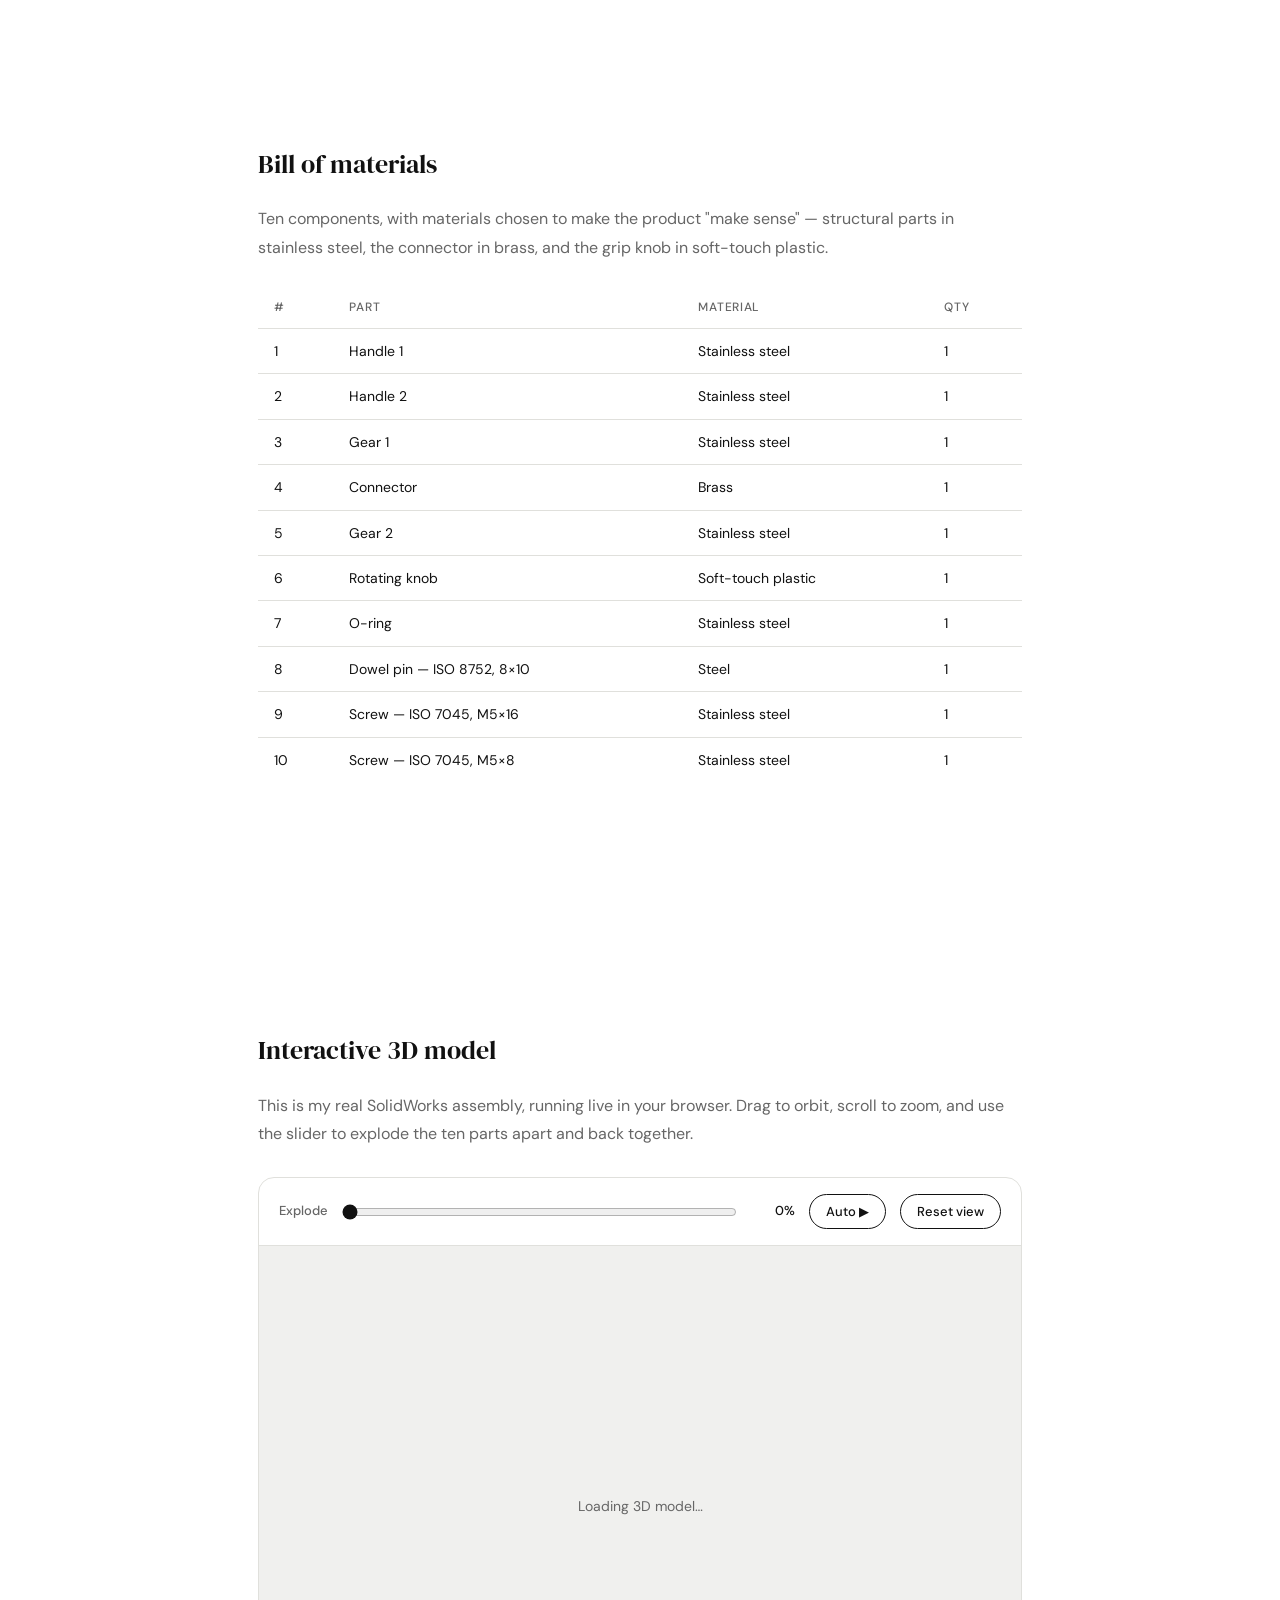
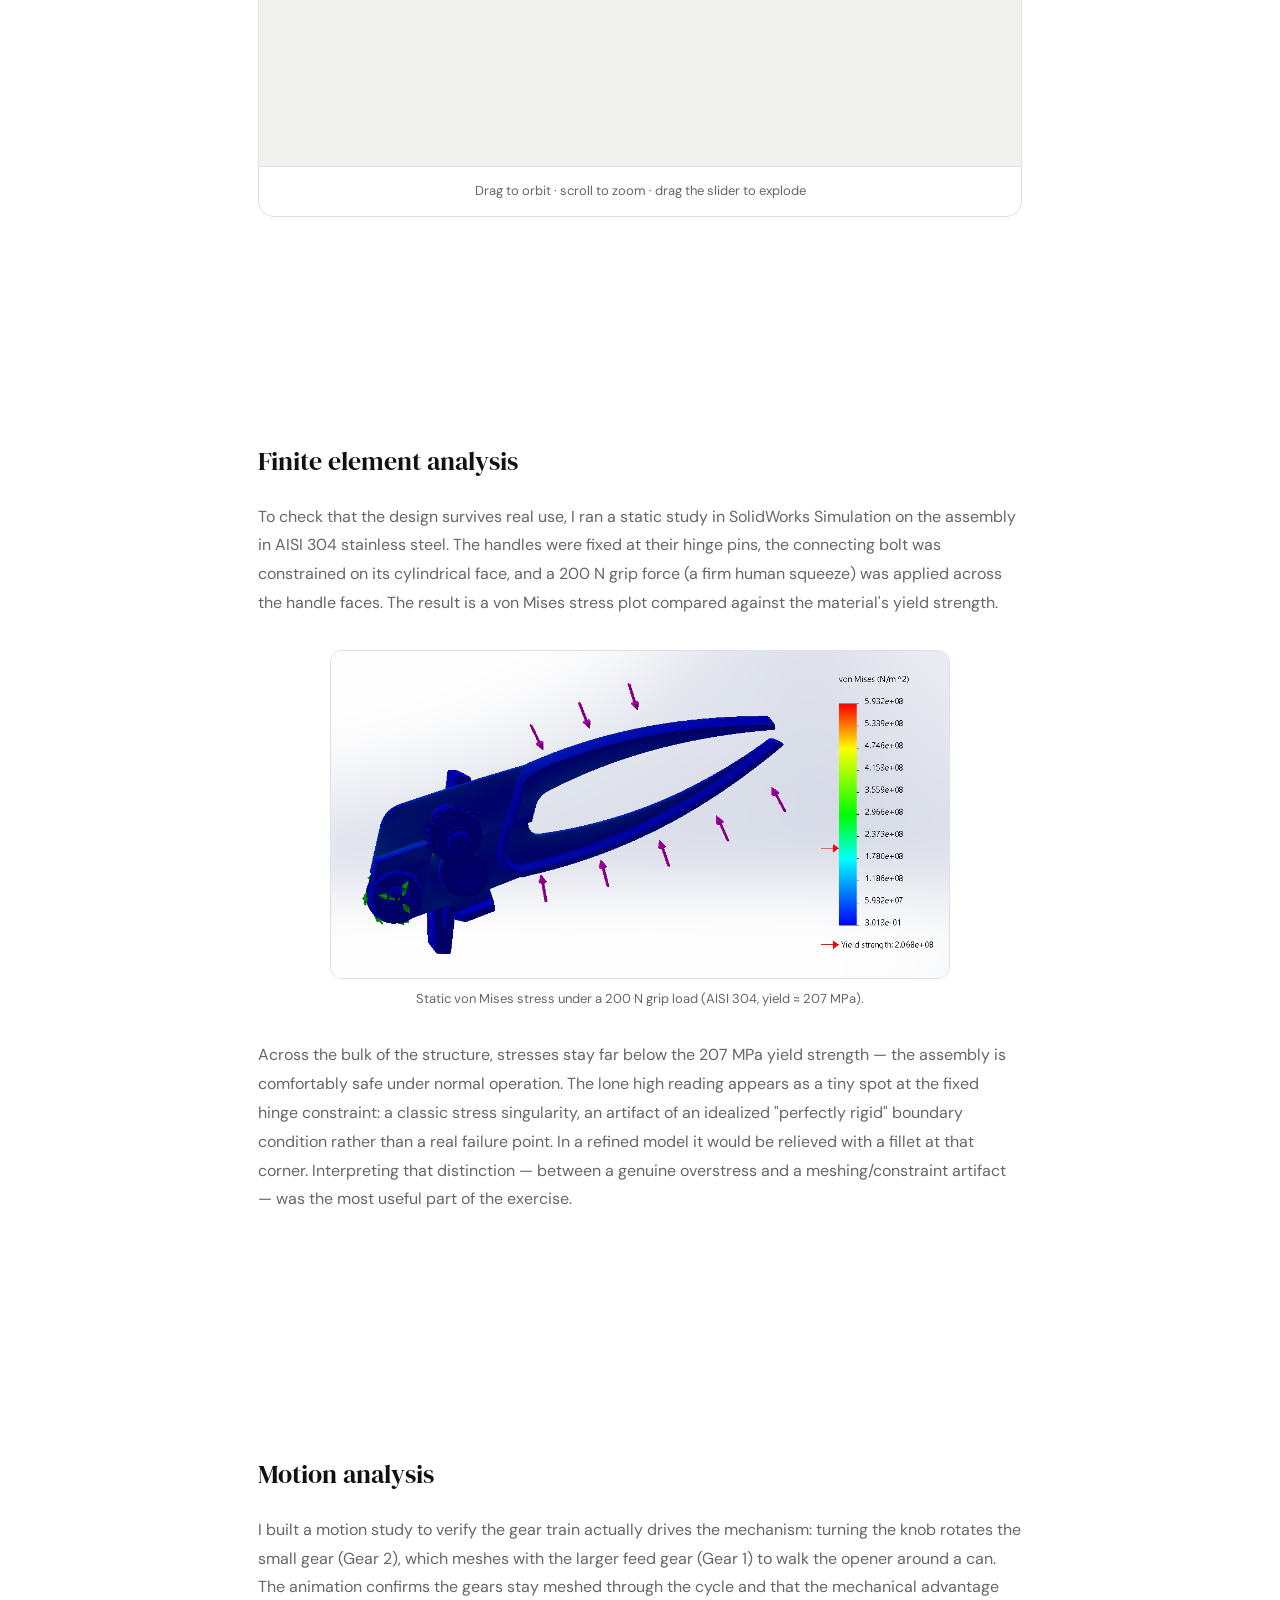
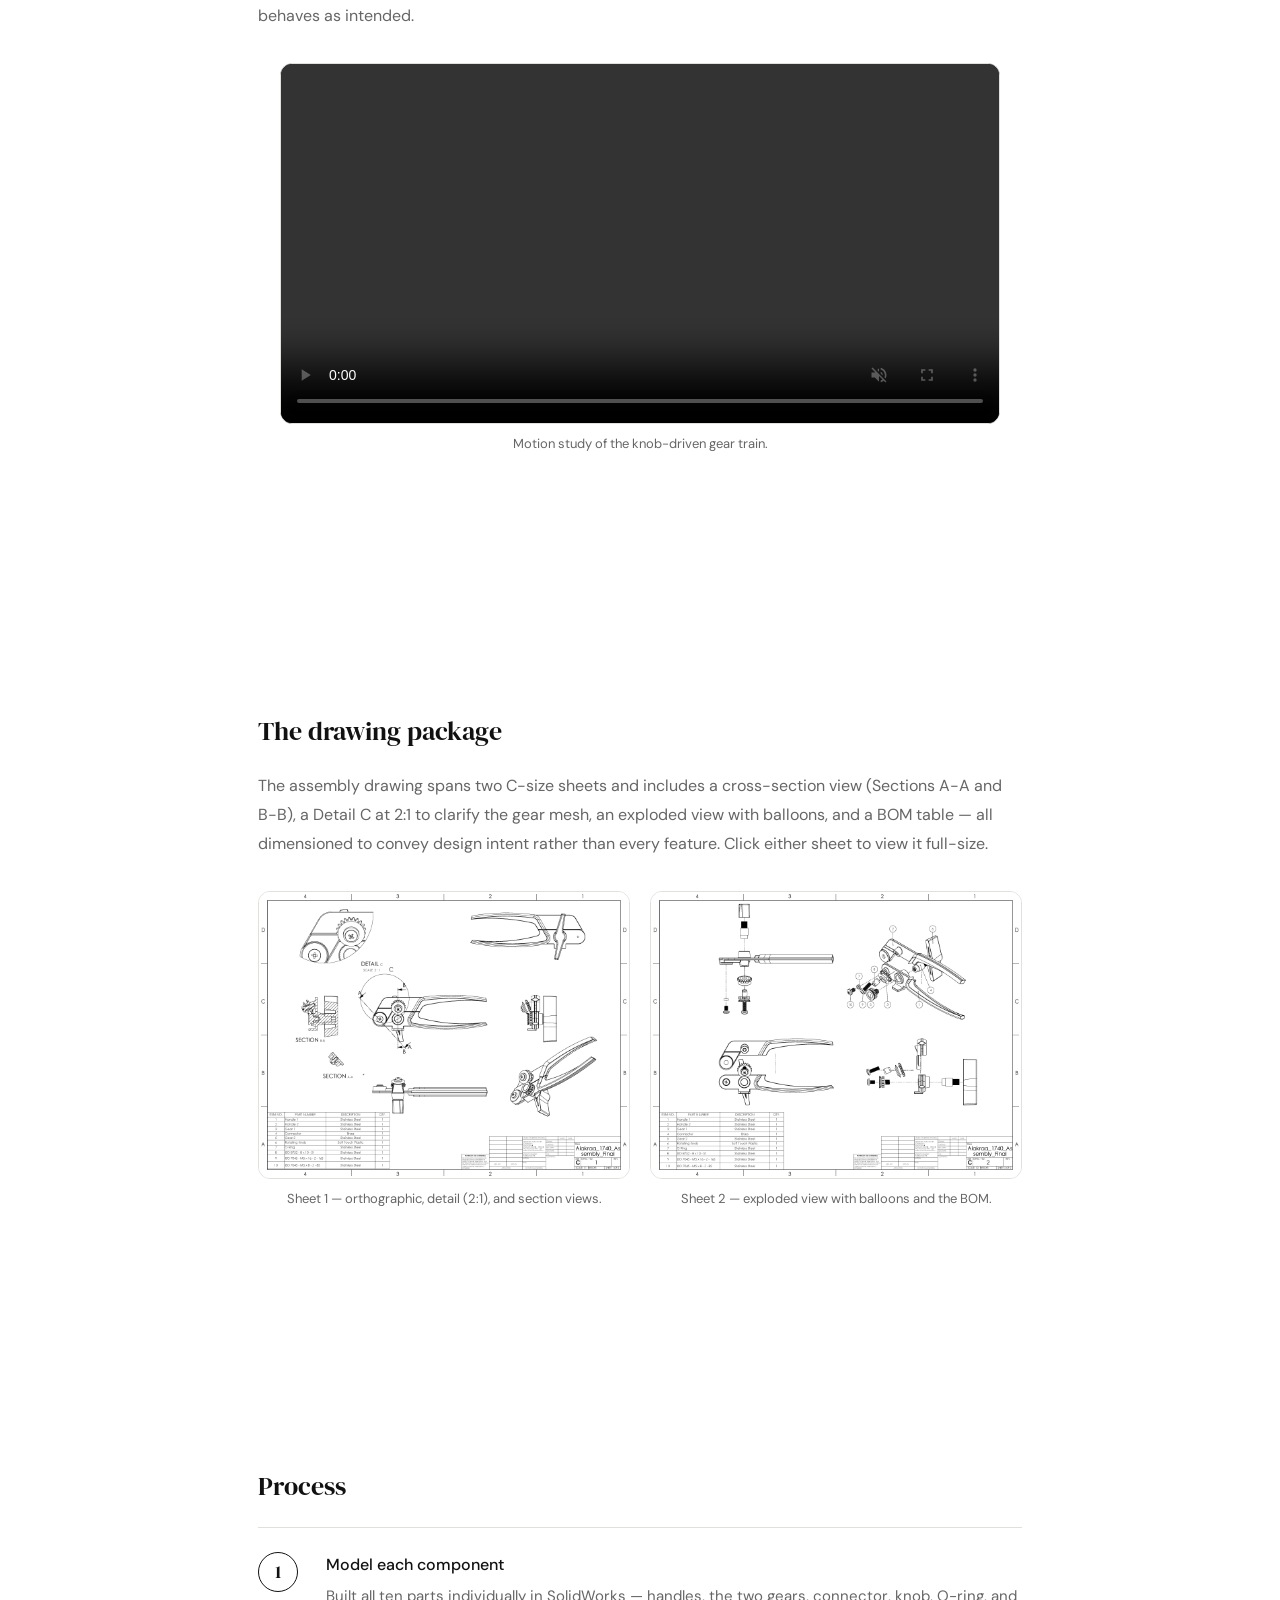
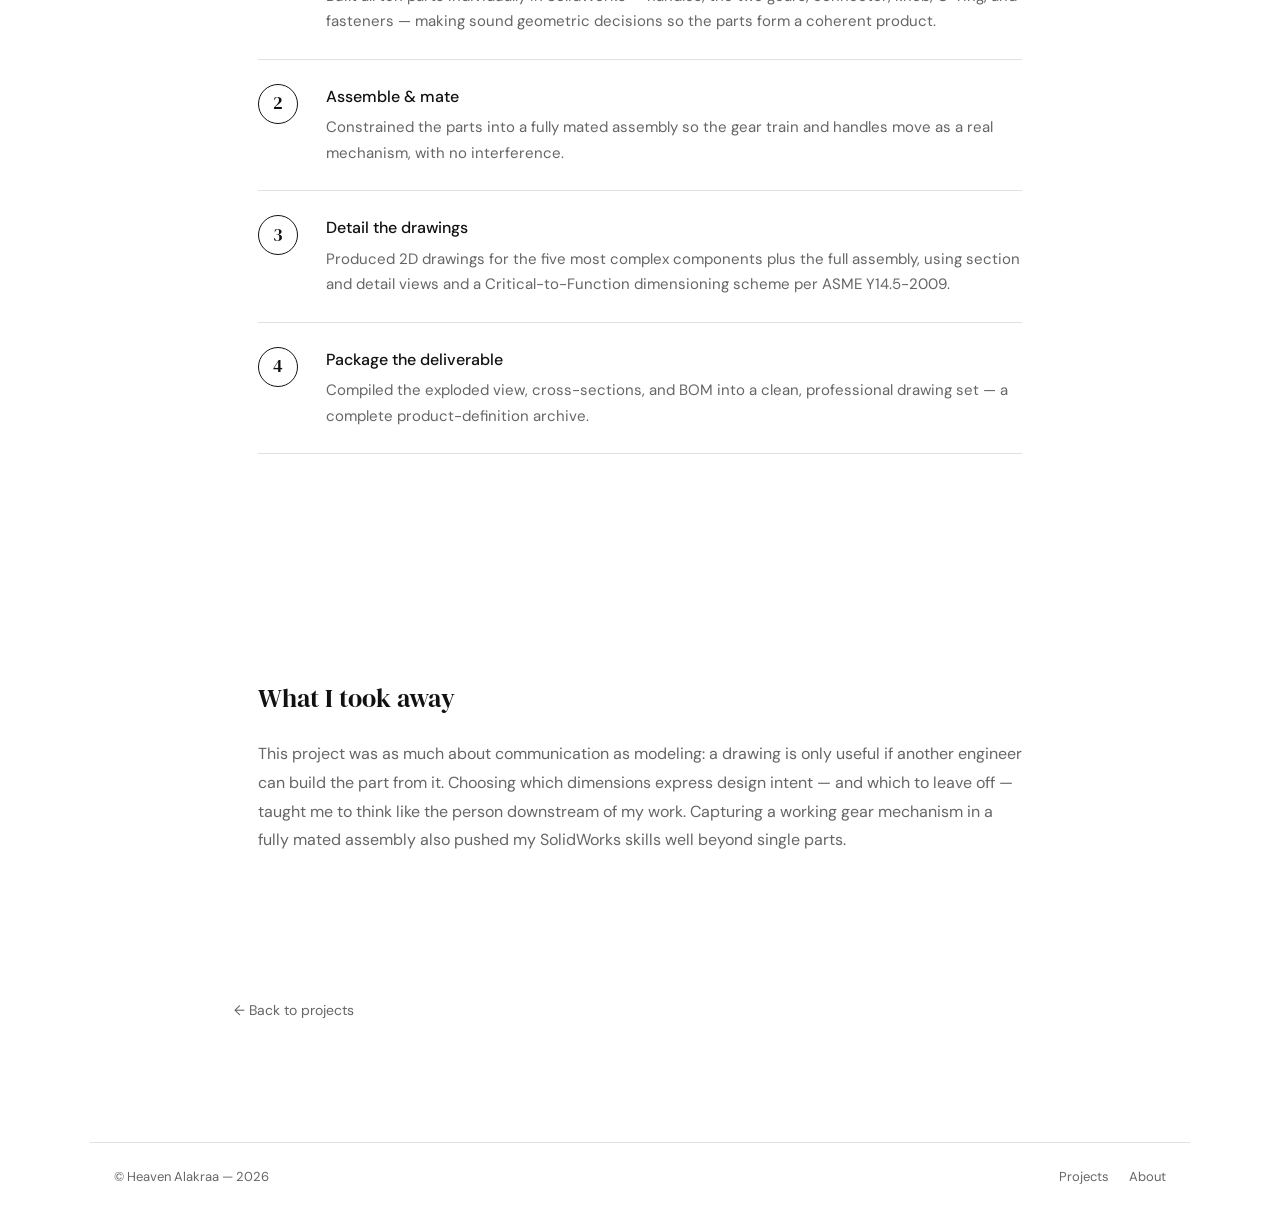
==== commit bc967381: "Add files via upload" ====
--- a/project-can-opener.html
+++ b/project-can-opener.html
@@ -365,7 +365,7 @@
     scene.add(root);
 
     // frame the camera
-    const dist = modelRadius * 2.2;
+    const dist = modelRadius * 1.5;
     homeCam.set(assemblyCenter.x + dist * 0.7, assemblyCenter.y + dist * 0.5, assemblyCenter.z + dist * 0.8);
     controls.target.copy(assemblyCenter);
     resetView();
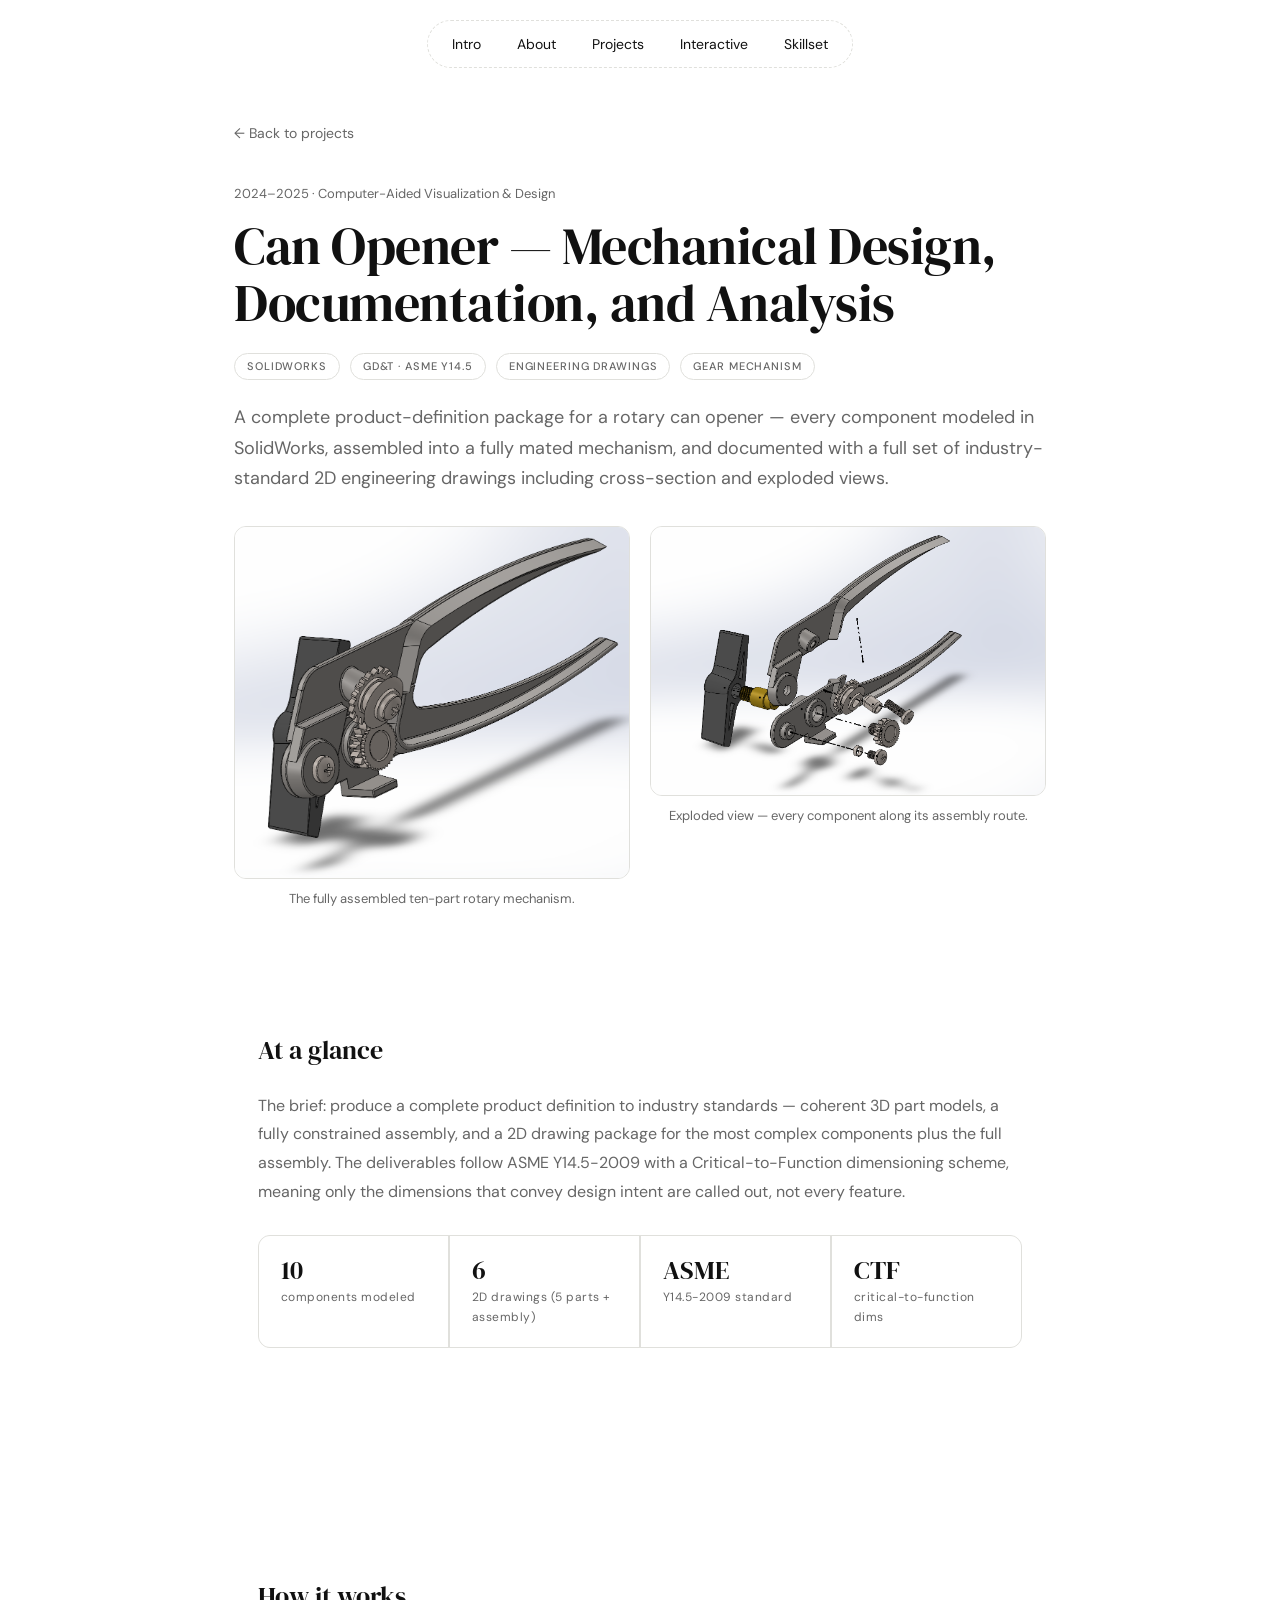
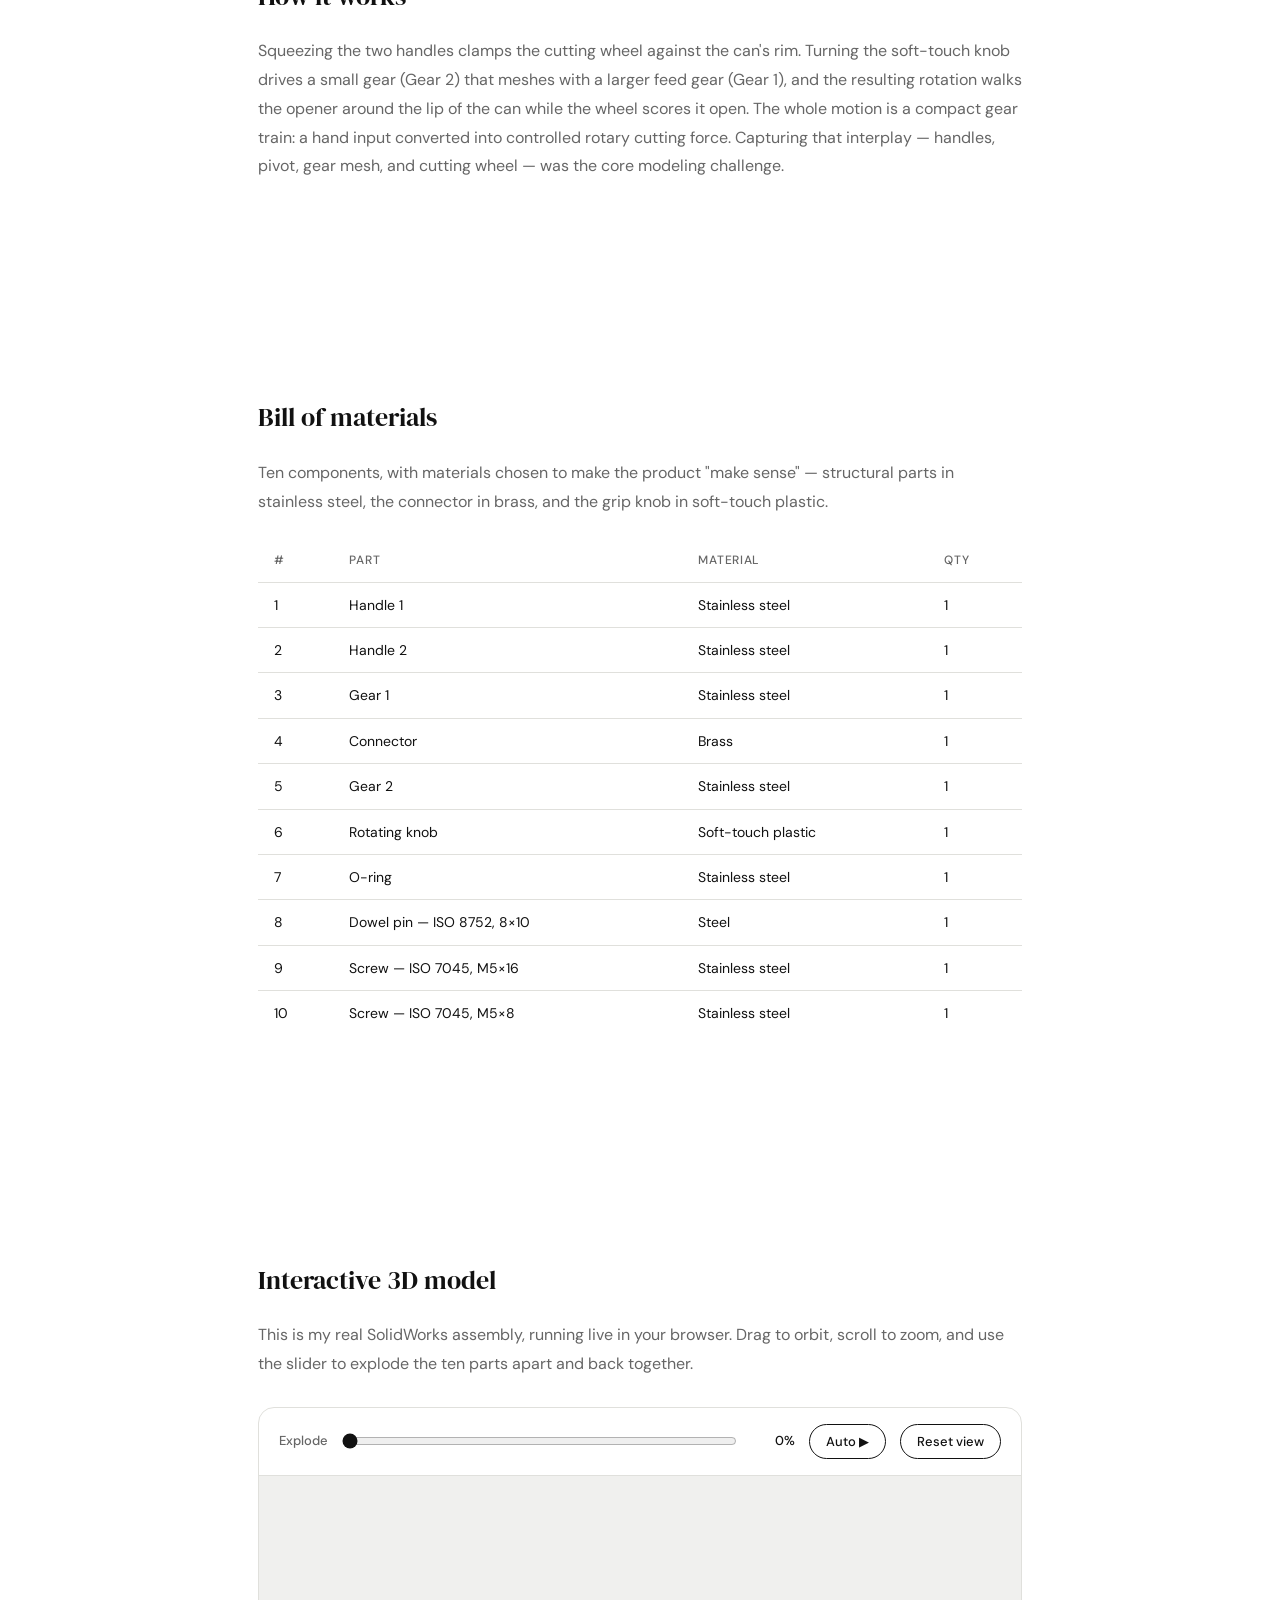
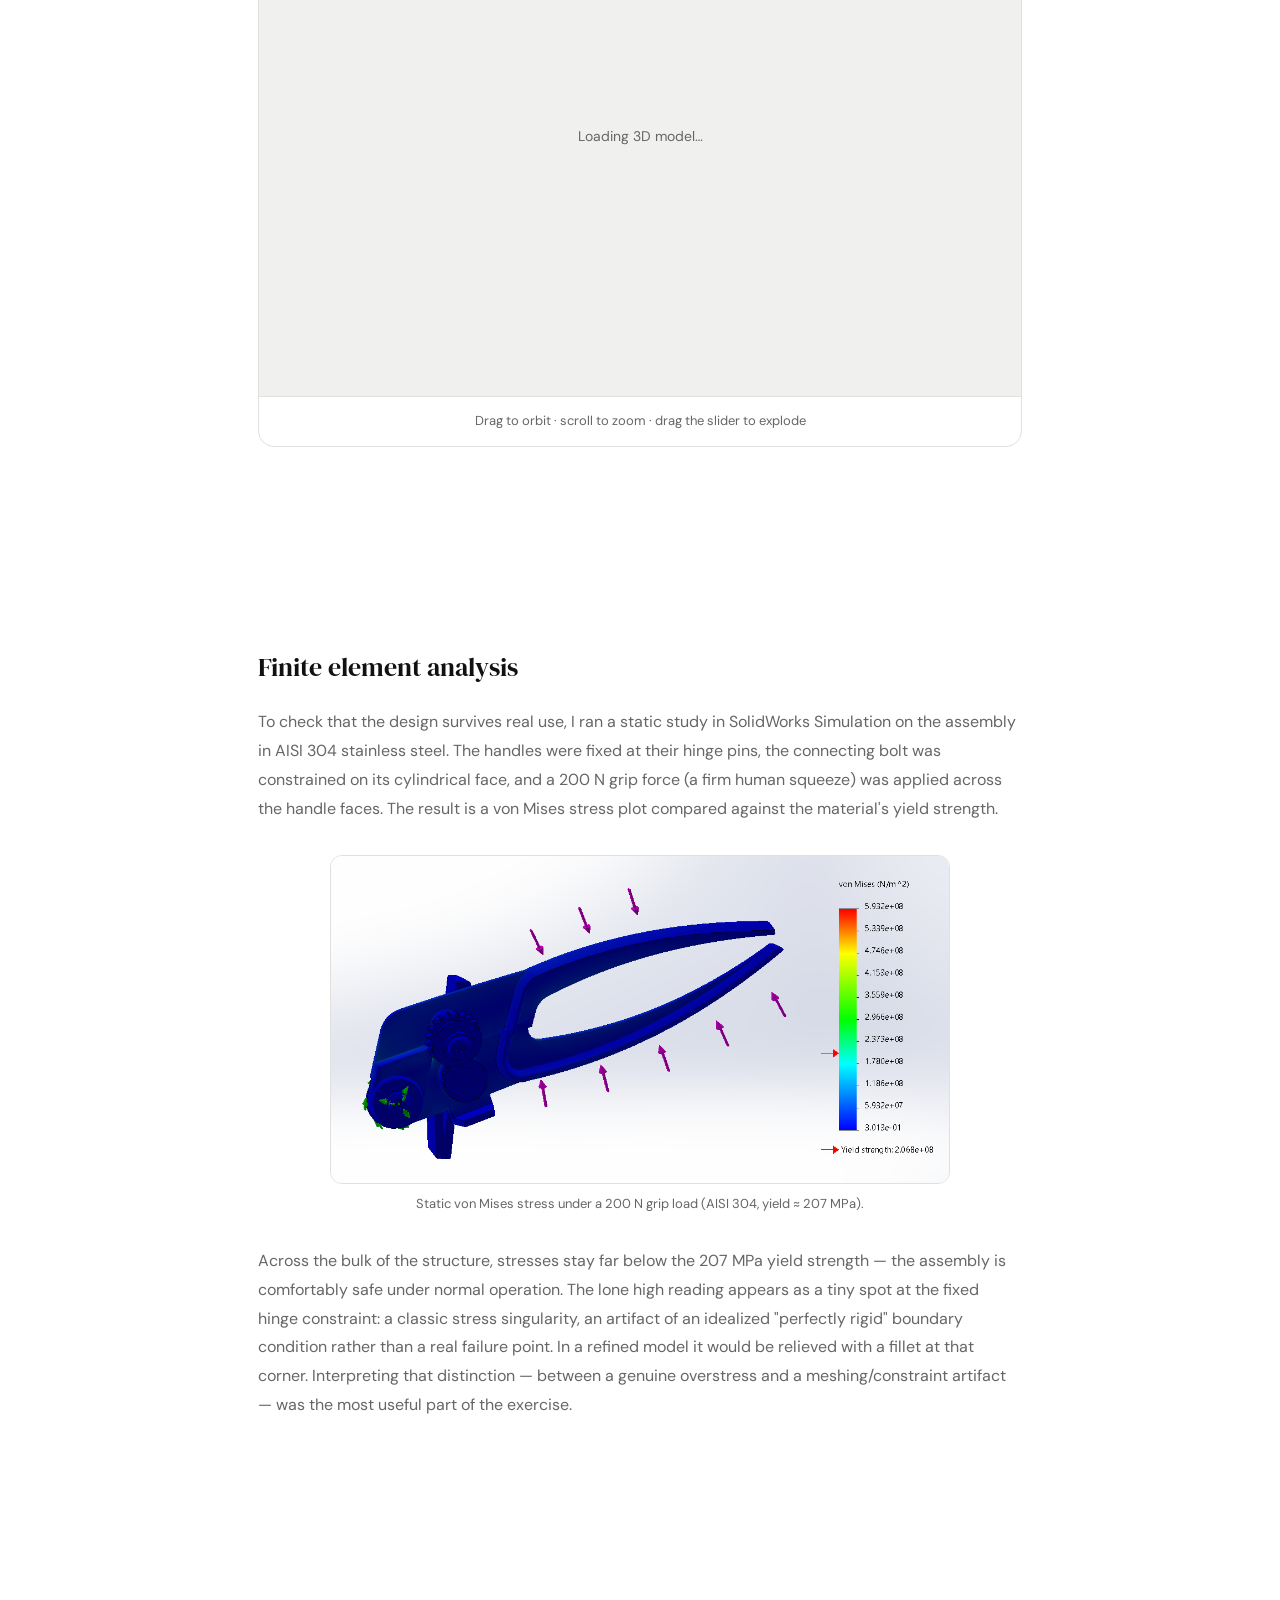
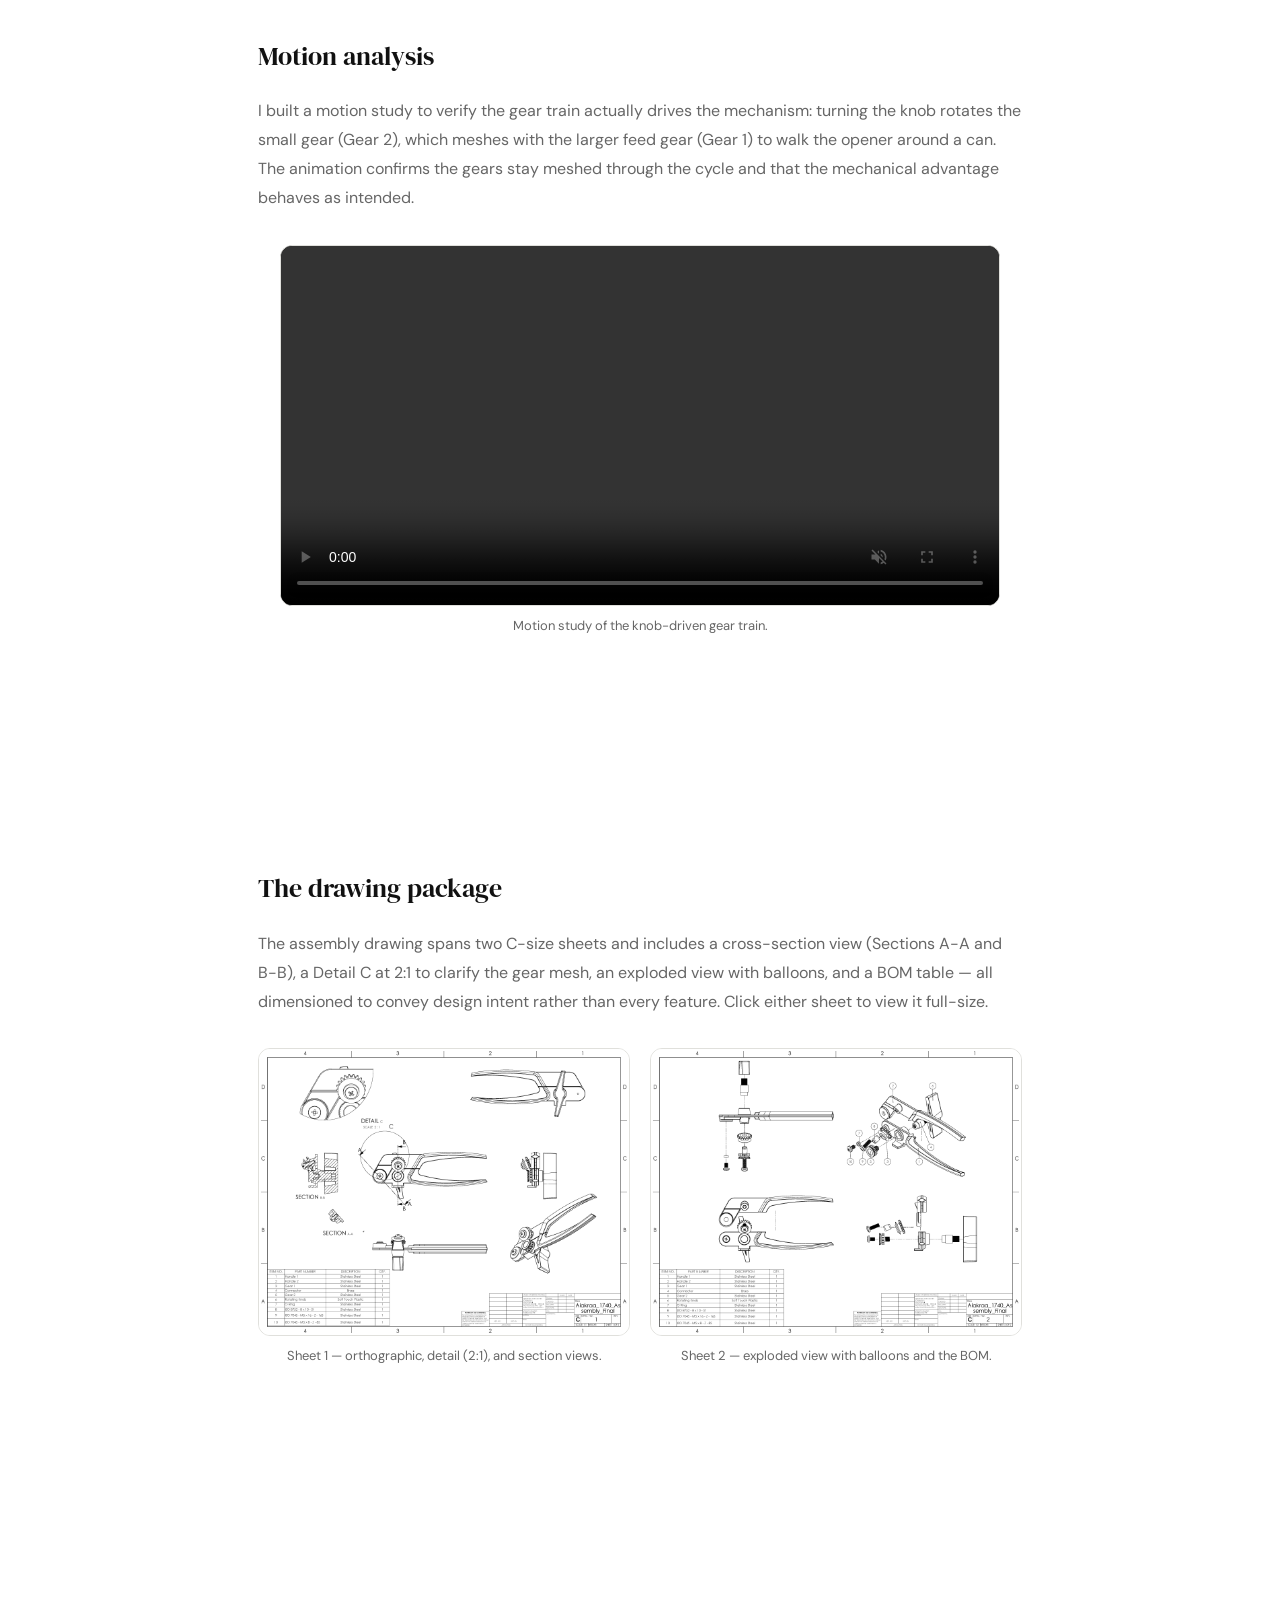
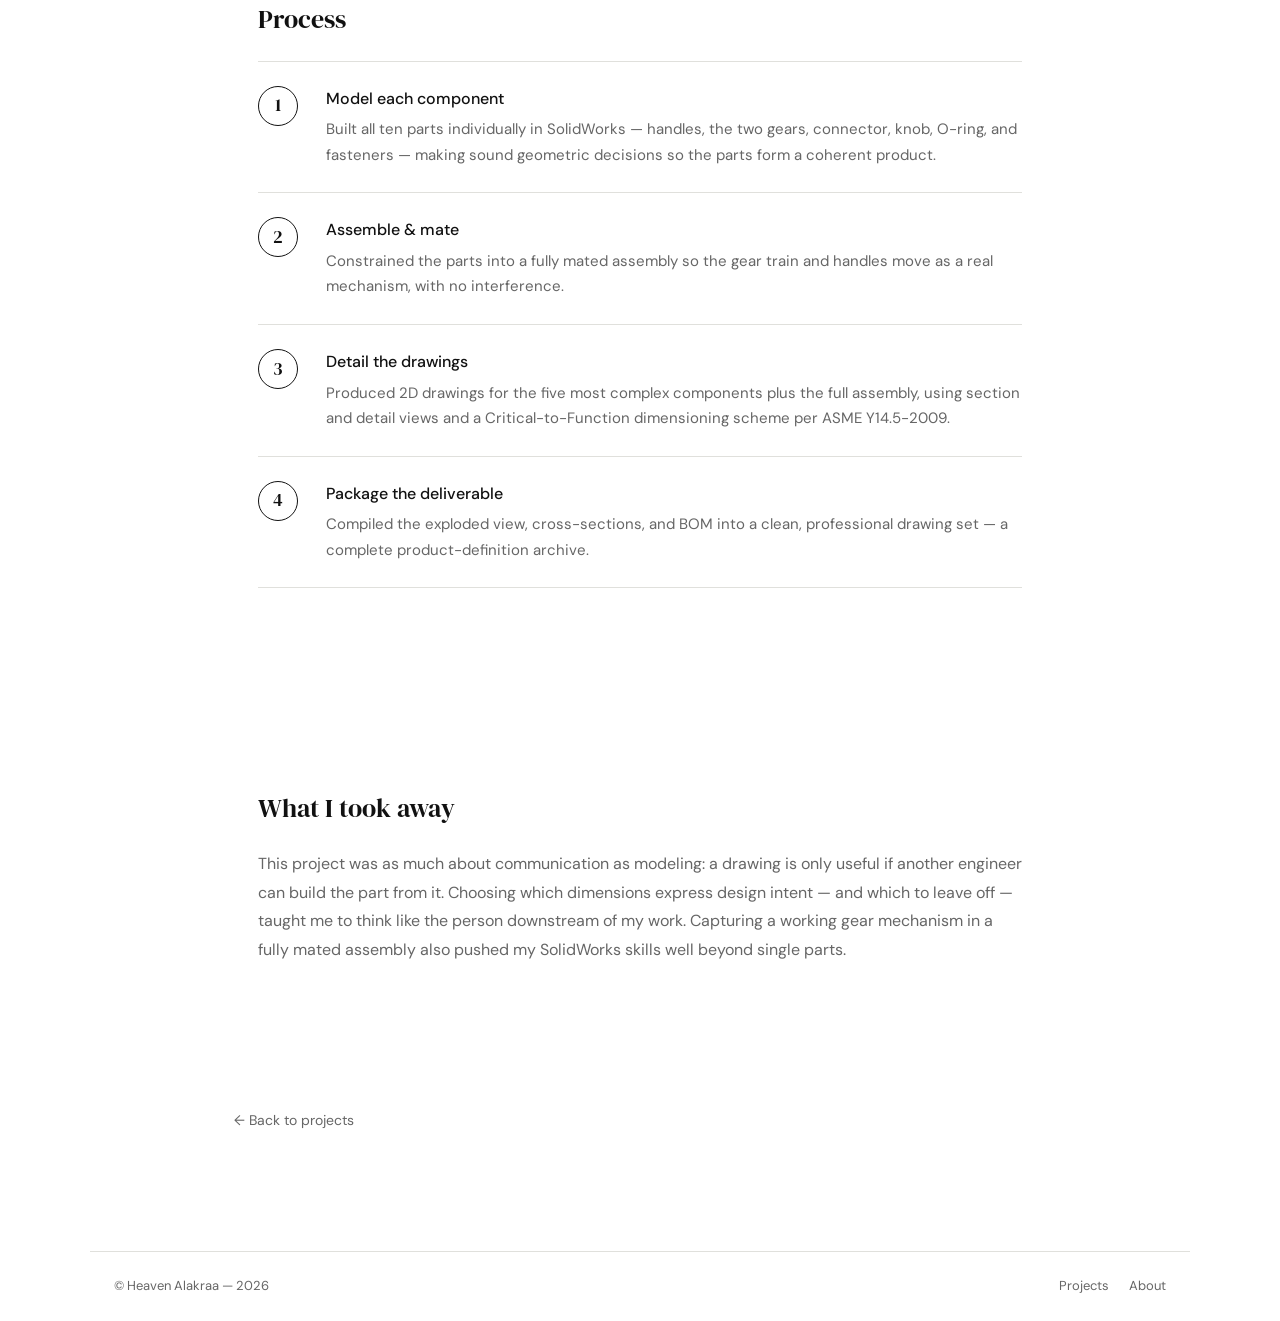
==== commit 8358fab0: "Add files via upload" ====
--- a/project-can-opener.html
+++ b/project-can-opener.html
@@ -80,11 +80,17 @@
   </div>
   <p class="pp-lead">A complete product-definition package for a rotary can opener — every component modeled in SolidWorks, assembled into a fully mated mechanism, and documented with a full set of industry-standard 2D engineering drawings including cross-section and exploded views.</p>
 
-  <!-- HERO: a render or the assembly drawing. Save an isometric render as co/render.png -->
-  <figure class="media-figure full">
-    <img src="co/render.png" alt="Rendered view of the can opener assembly">
-    <figcaption>The fully assembled can opener — a ten-part rotary mechanism.</figcaption>
-  </figure>
+  <!-- HERO: assembled render + exploded view, side by side -->
+  <div class="figure-row">
+    <figure class="media-figure">
+      <img src="co/render.png" alt="Rendered view of the assembled can opener">
+      <figcaption>The fully assembled ten-part rotary mechanism.</figcaption>
+    </figure>
+    <figure class="media-figure">
+      <img src="co/exploded.png" alt="Exploded view of the can opener showing all parts and assembly routes">
+      <figcaption>Exploded view — every component along its assembly route.</figcaption>
+    </figure>
+  </div>
 
   <!-- ===== AT A GLANCE ===== -->
   <section class="pp-section">
--- a/styles.css
+++ b/styles.css
@@ -368,7 +368,7 @@
 .pp-tags { margin-bottom: 16px; }
 .pp-lead { font-size: 18px; color: var(--gray); line-height: 1.7; margin-bottom: 8px; }
 
-.pp-section { margin-top: 64px; }
+.pp-section { margin-top: 40px; }
 .pp-section h2 {
   font-family: var(--serif); font-size: 26px; font-weight: 400; margin-bottom: 20px;
 }
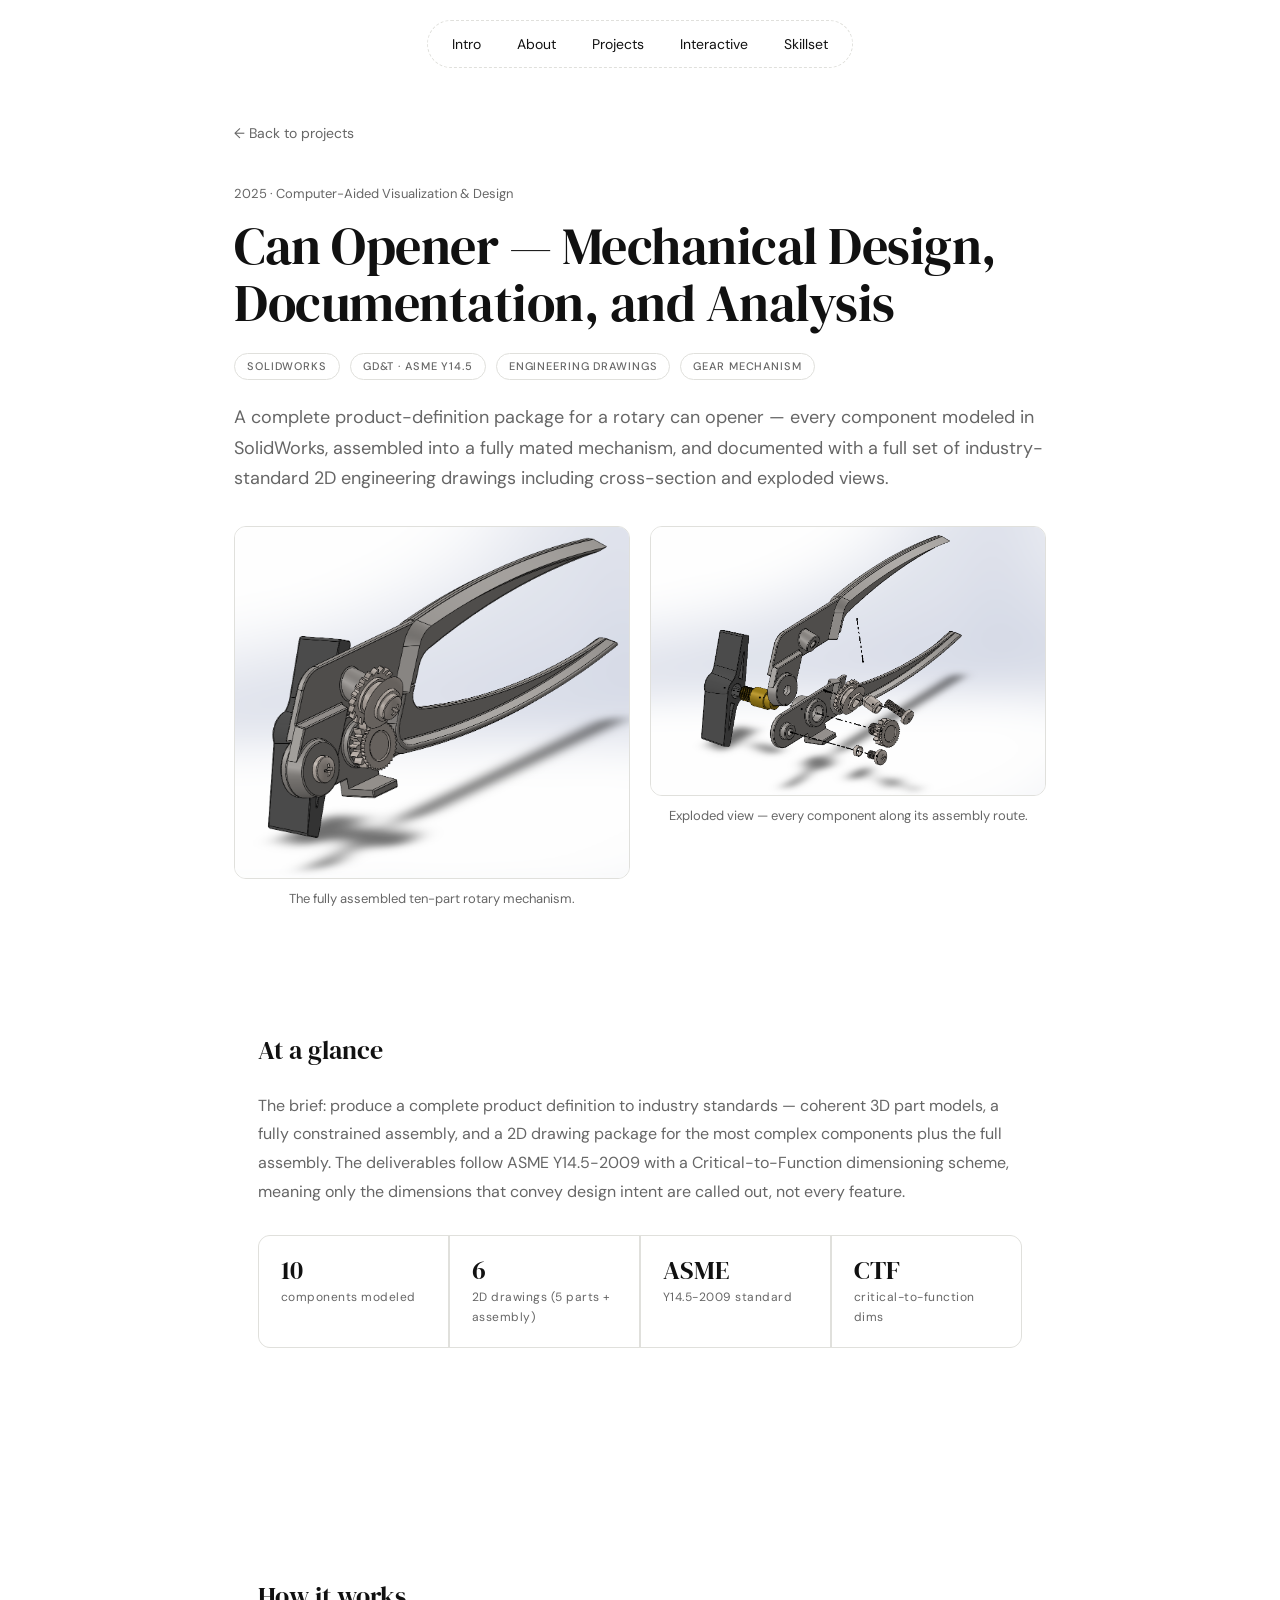
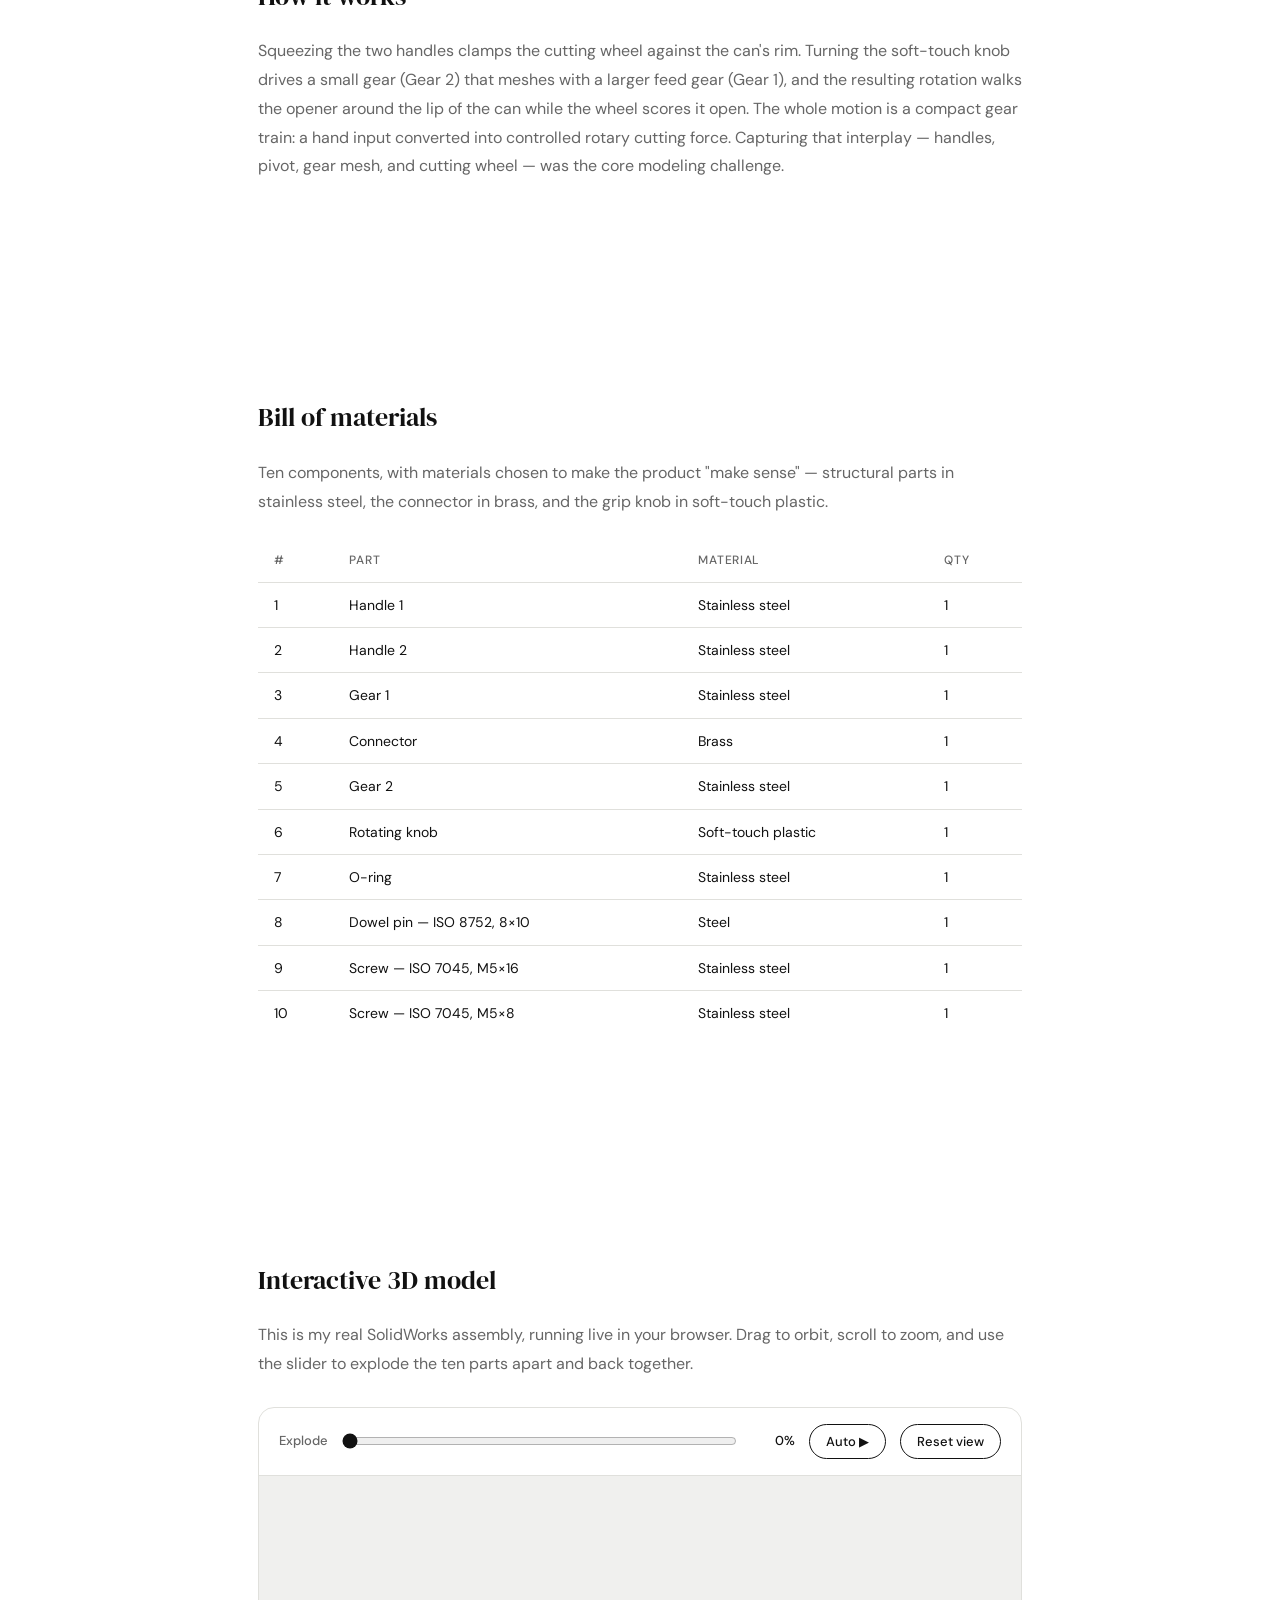
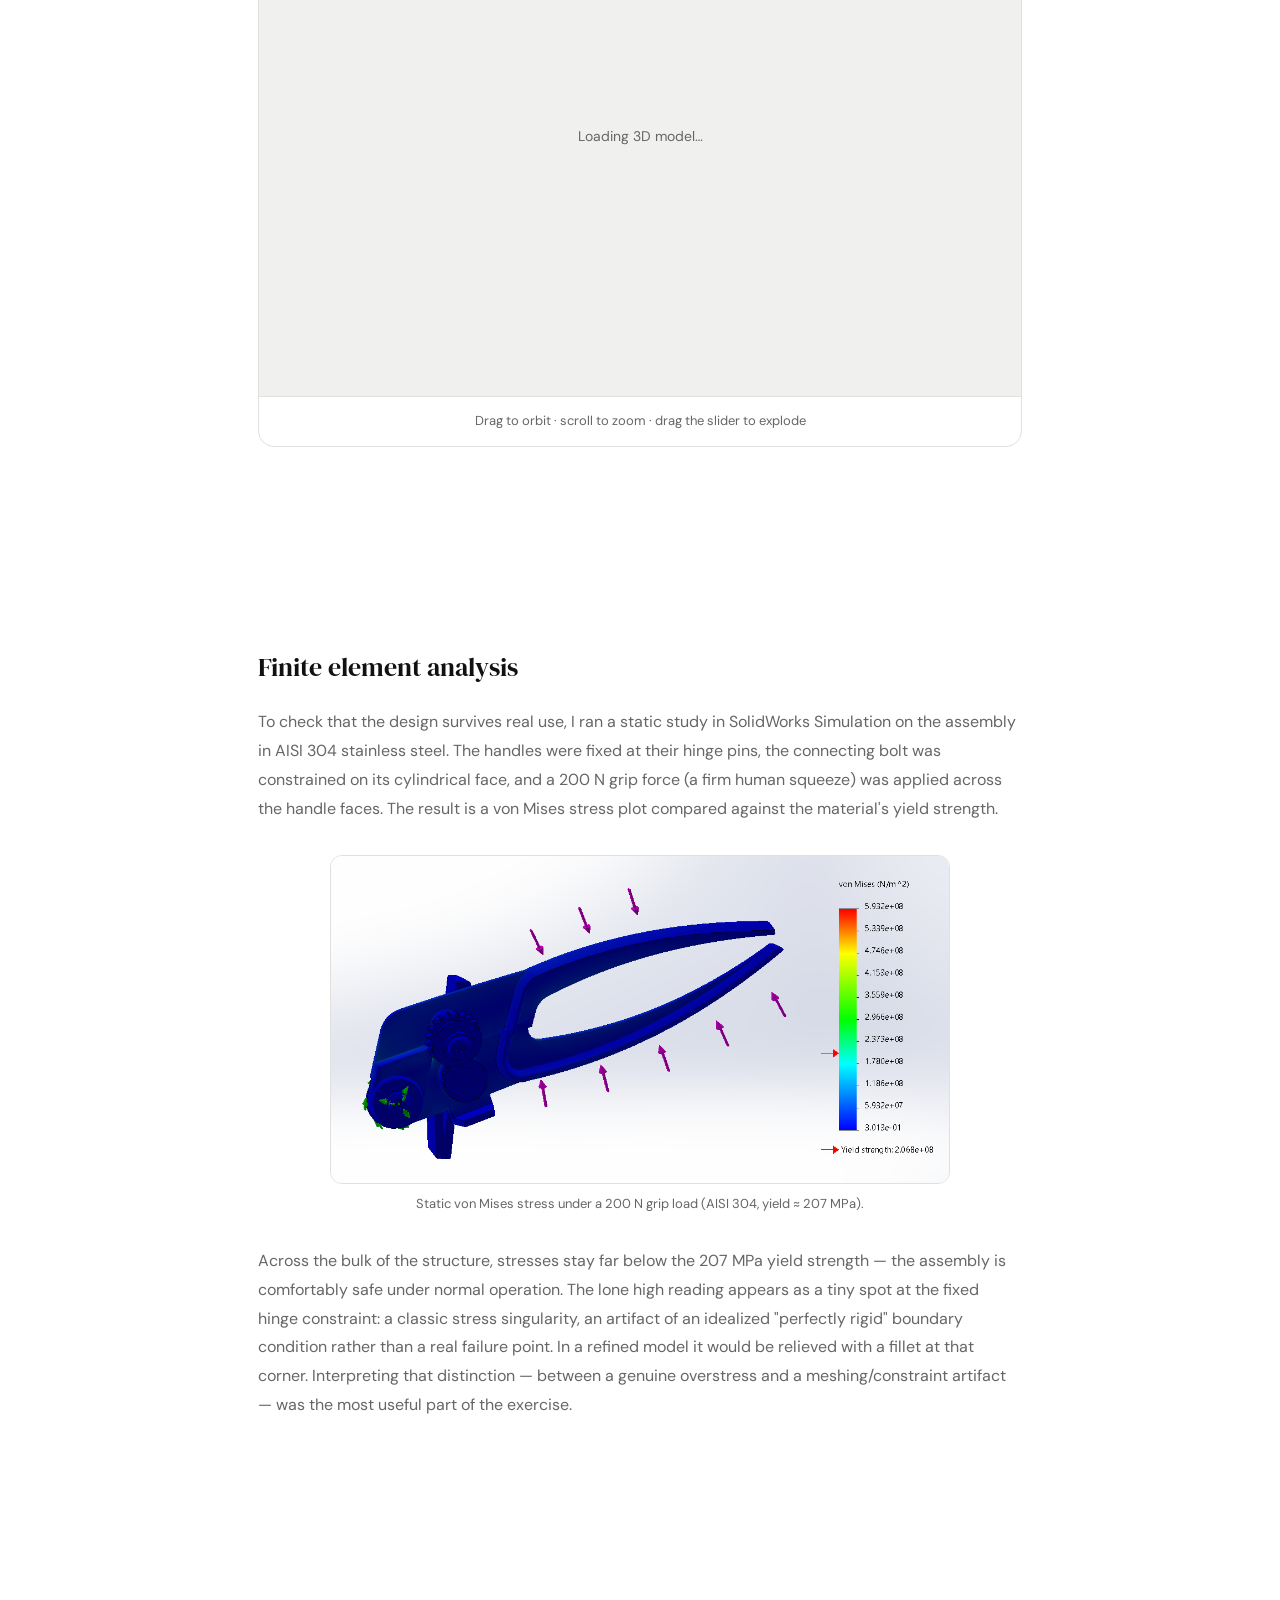
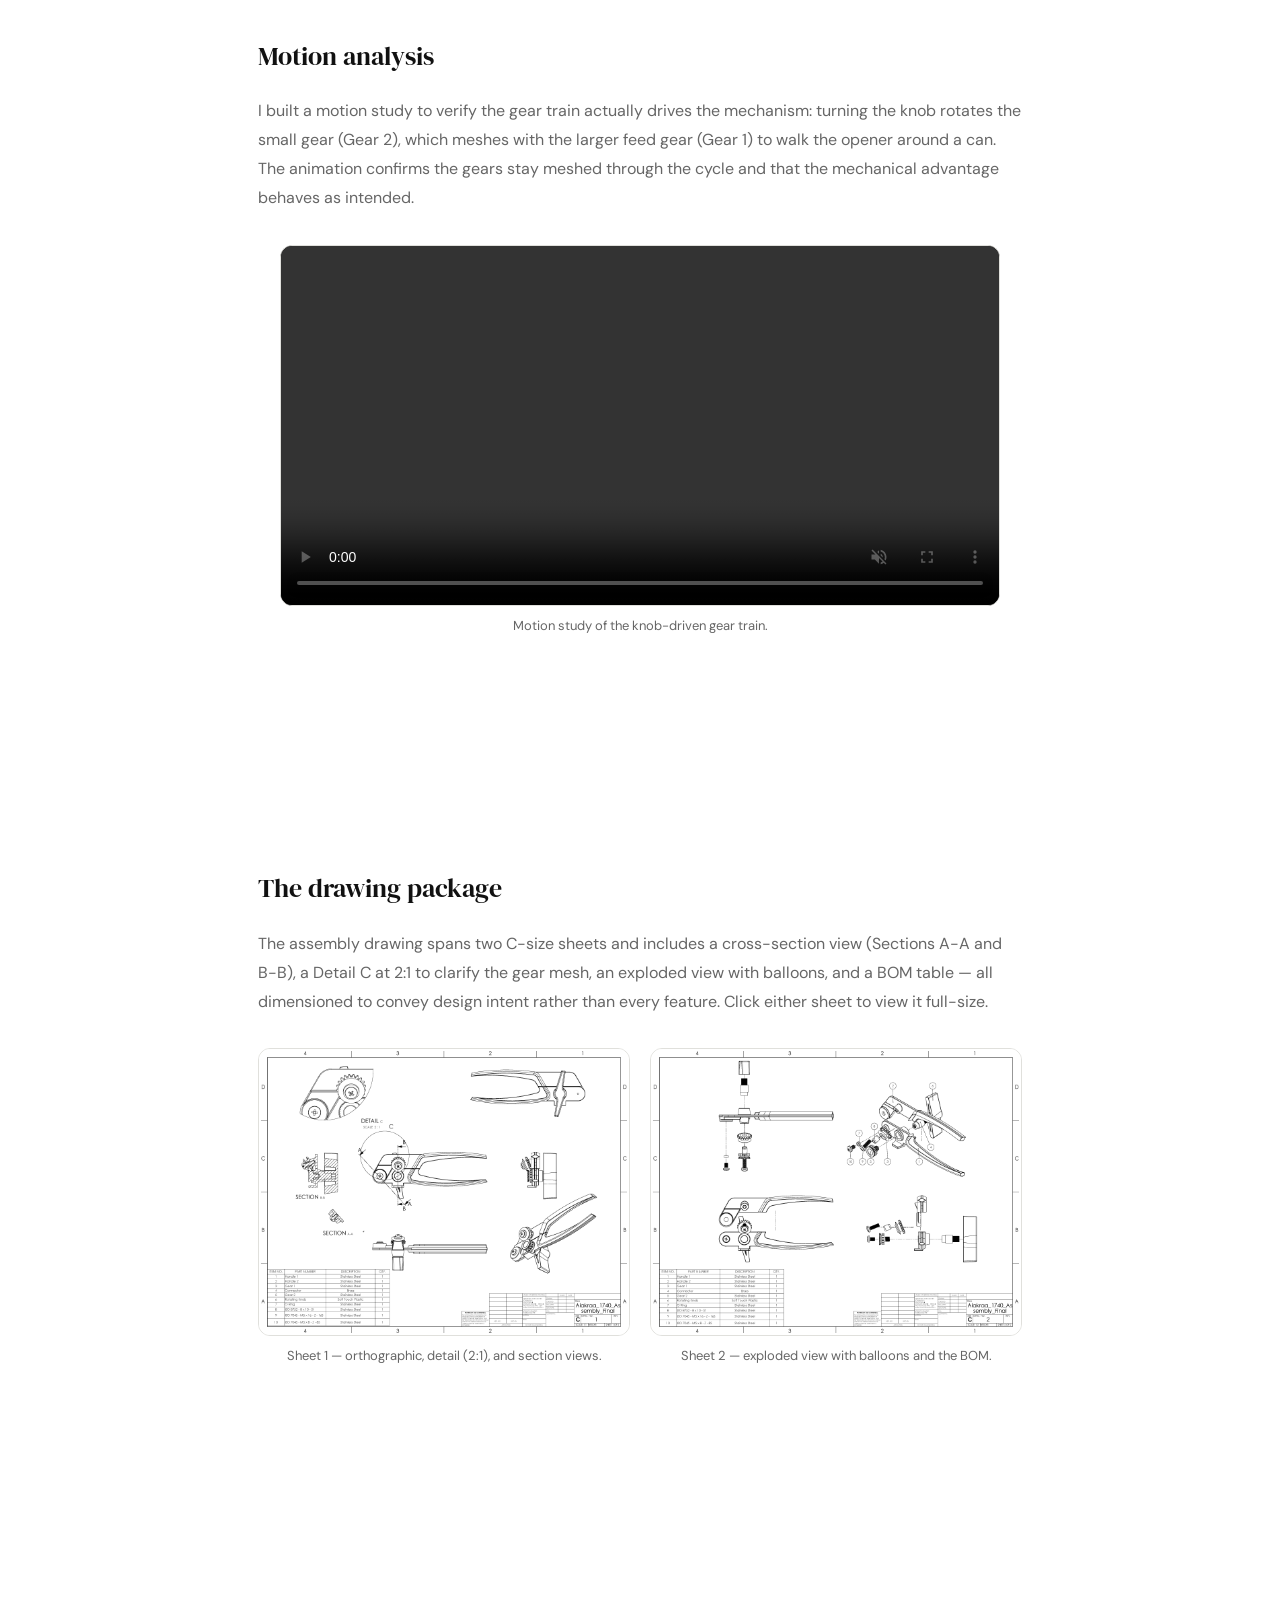
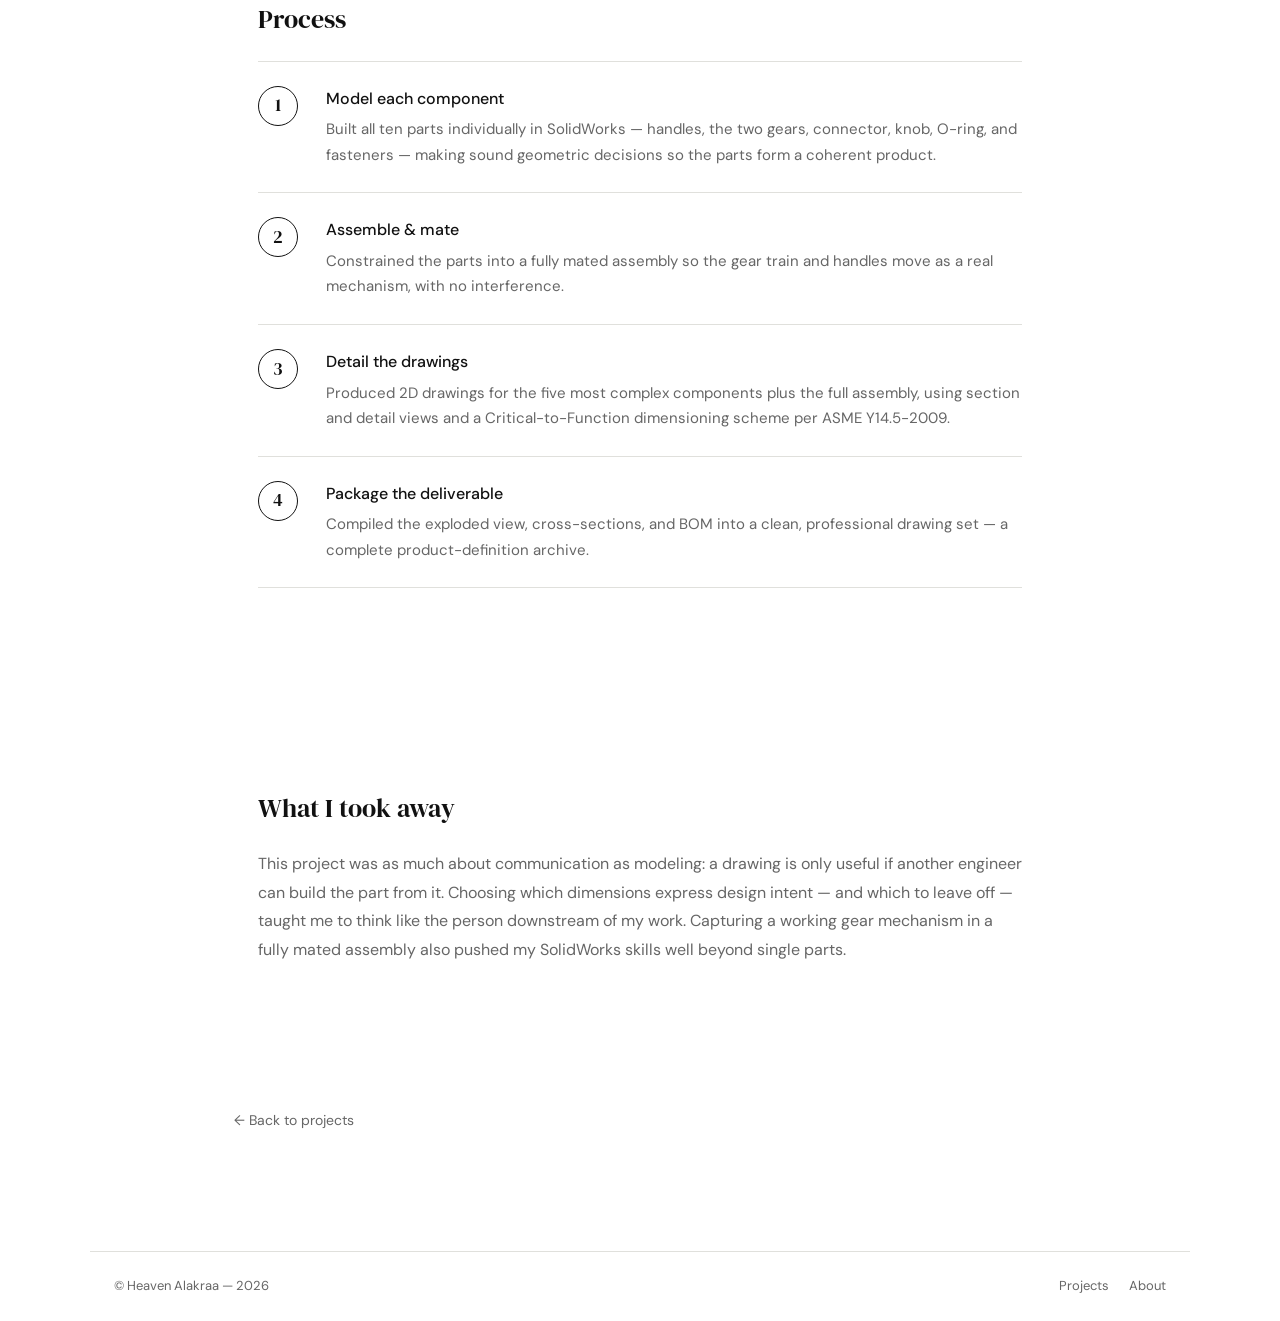
==== commit 8f8dcc65: "Update project-can-opener.html" ====
--- a/project-can-opener.html
+++ b/project-can-opener.html
@@ -70,7 +70,7 @@
 <article class="project-page">
   <a class="back-link" href="index.html#projects">← Back to projects</a>
 
-  <div class="pp-year">2024–2025 · Computer-Aided Visualization &amp; Design</div>
+  <div class="pp-year">2025 · Computer-Aided Visualization &amp; Design</div>
   <h1 class="pp-title">Can Opener — Mechanical Design, Documentation, and Analysis</h1>
   <div class="pp-tags">
     <span class="project-tag">SolidWorks</span>
@@ -371,7 +371,7 @@
     scene.add(root);
 
     // frame the camera
-    const dist = modelRadius * 1.5;
+    const dist = modelRadius * 0.75;
     homeCam.set(assemblyCenter.x + dist * 0.7, assemblyCenter.y + dist * 0.5, assemblyCenter.z + dist * 0.8);
     controls.target.copy(assemblyCenter);
     resetView();
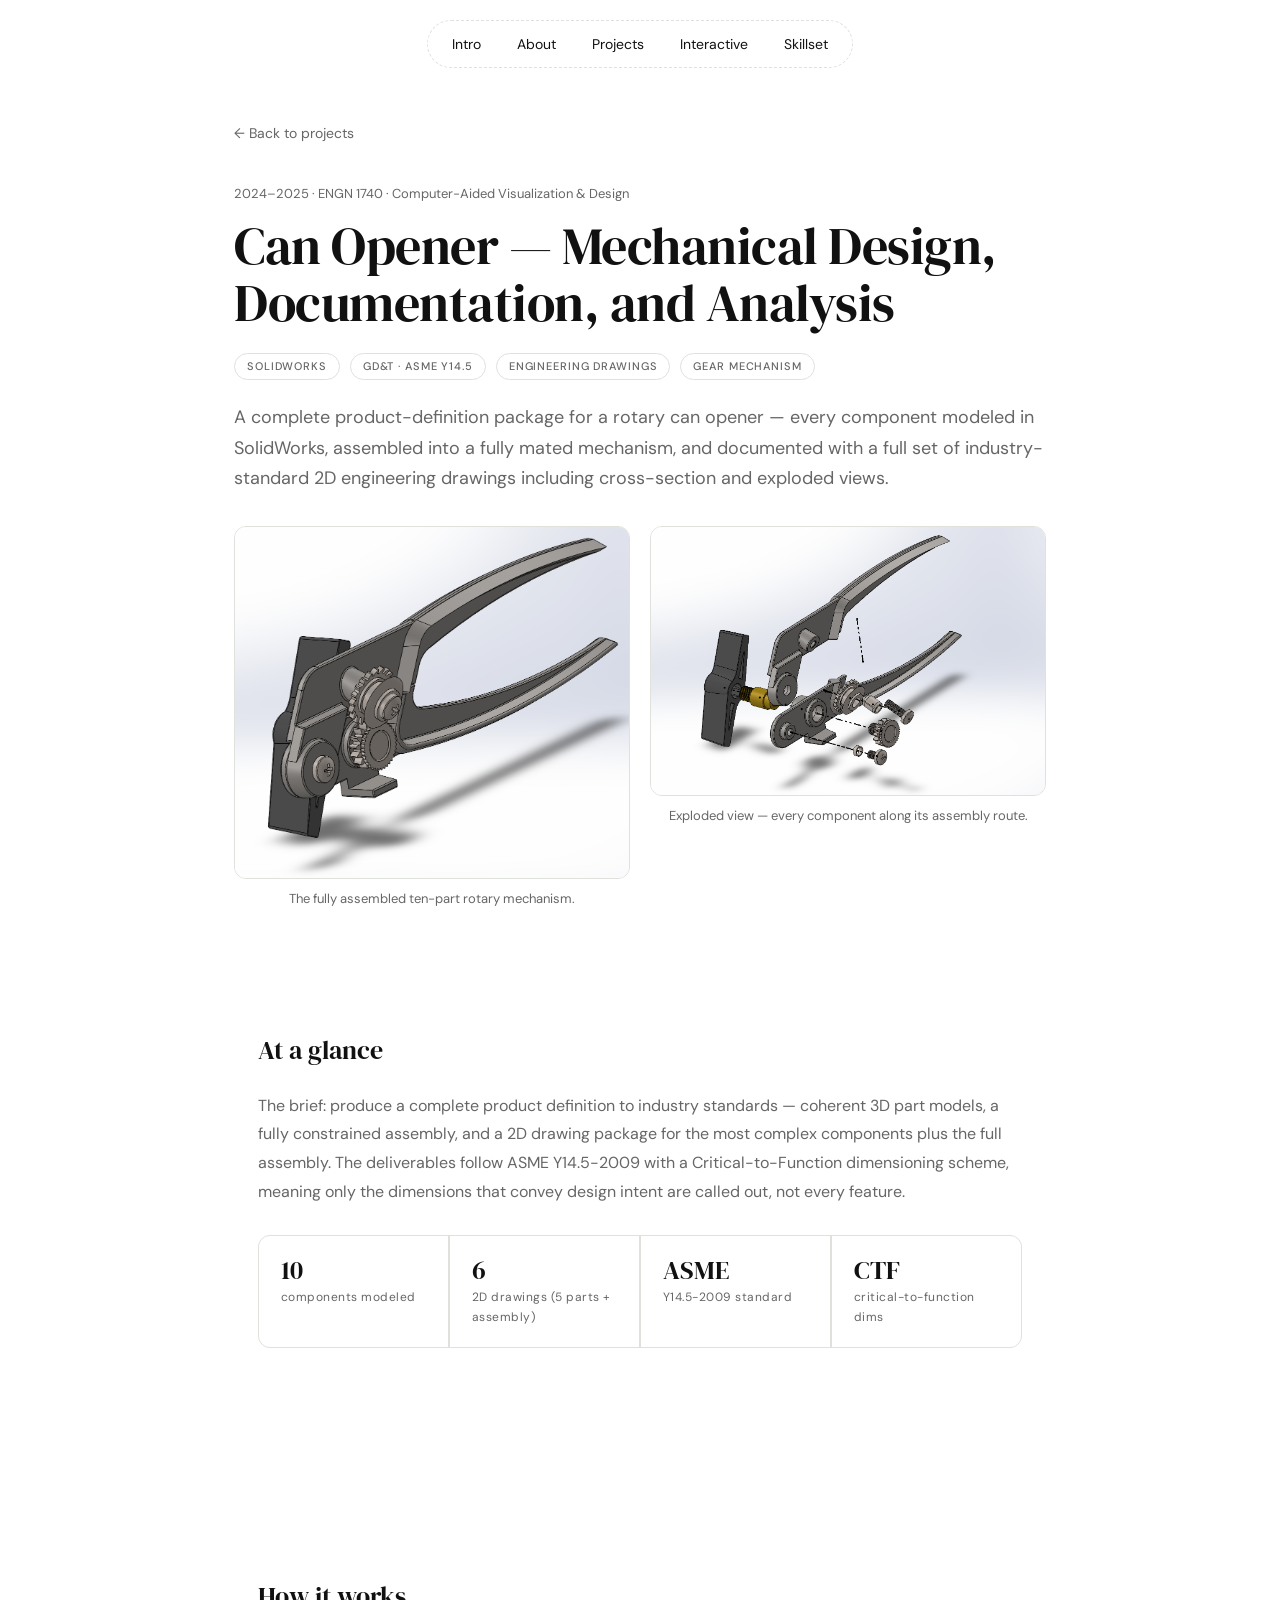
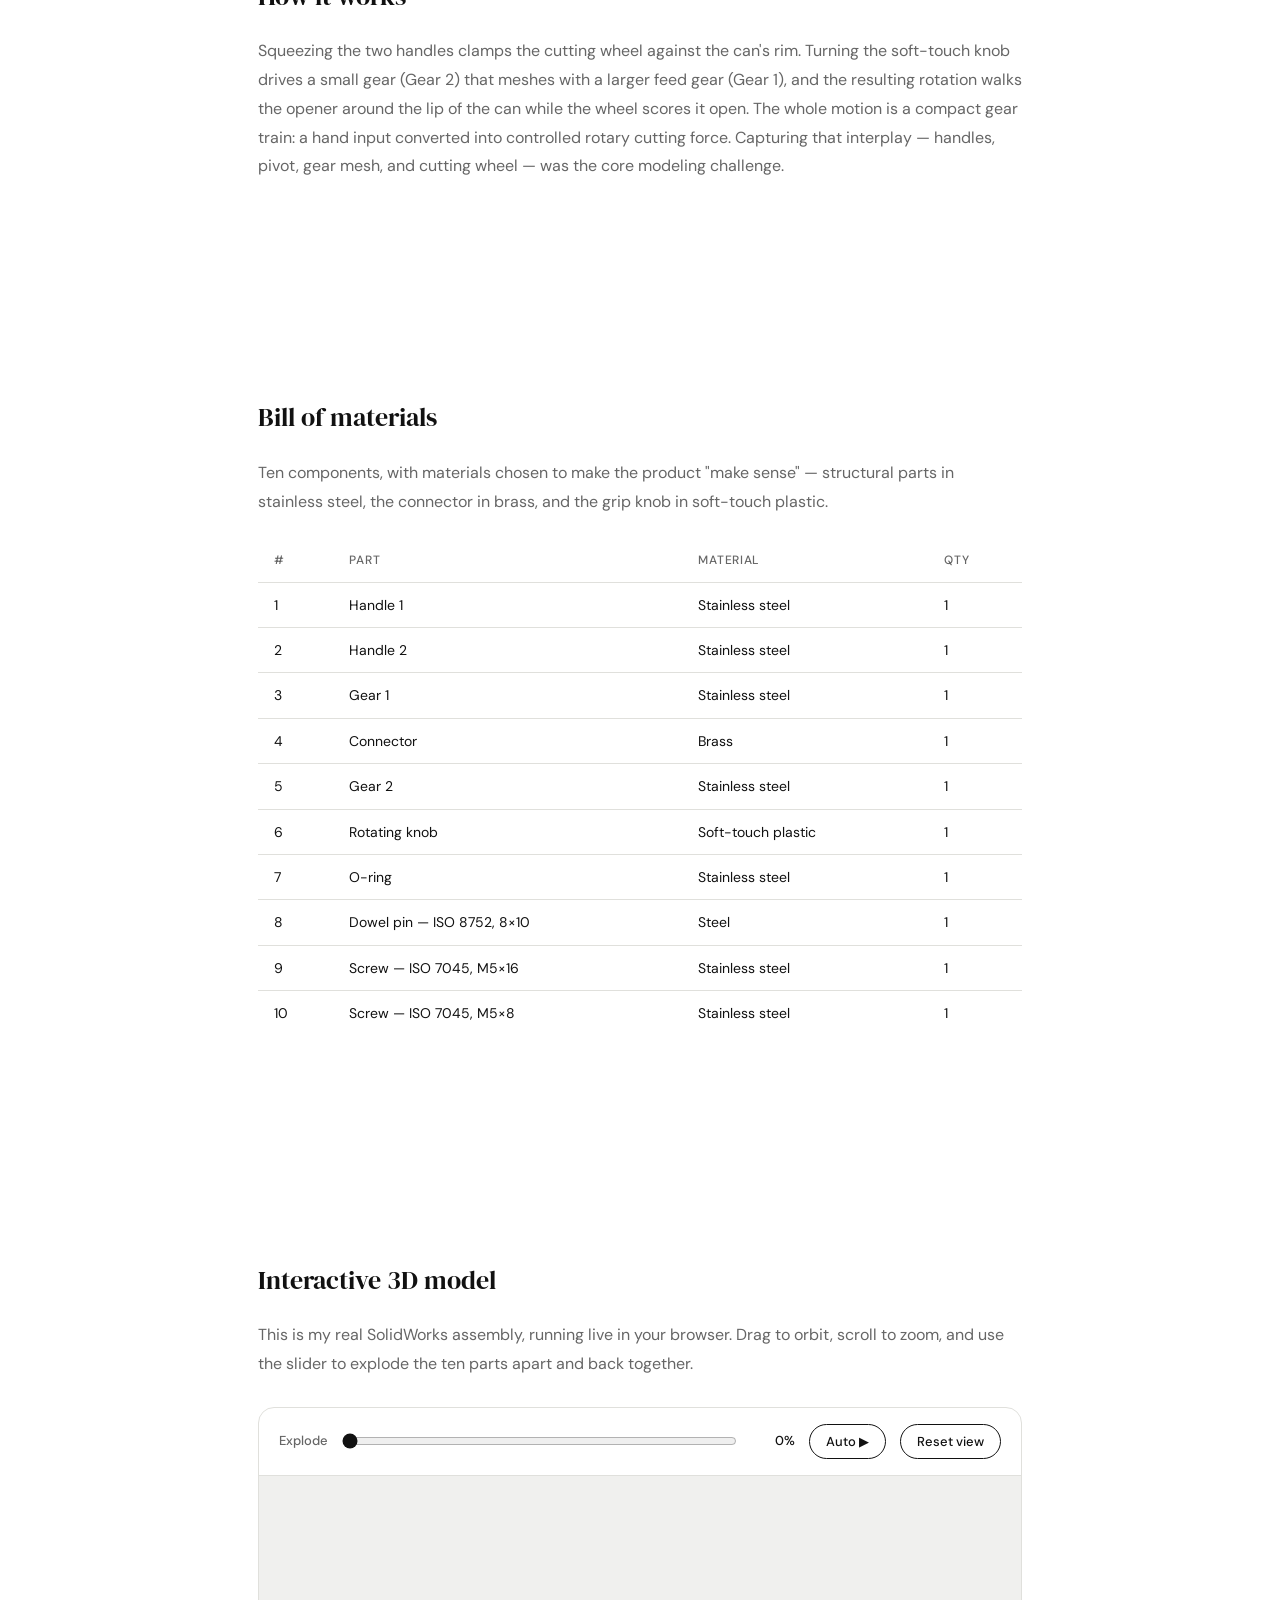
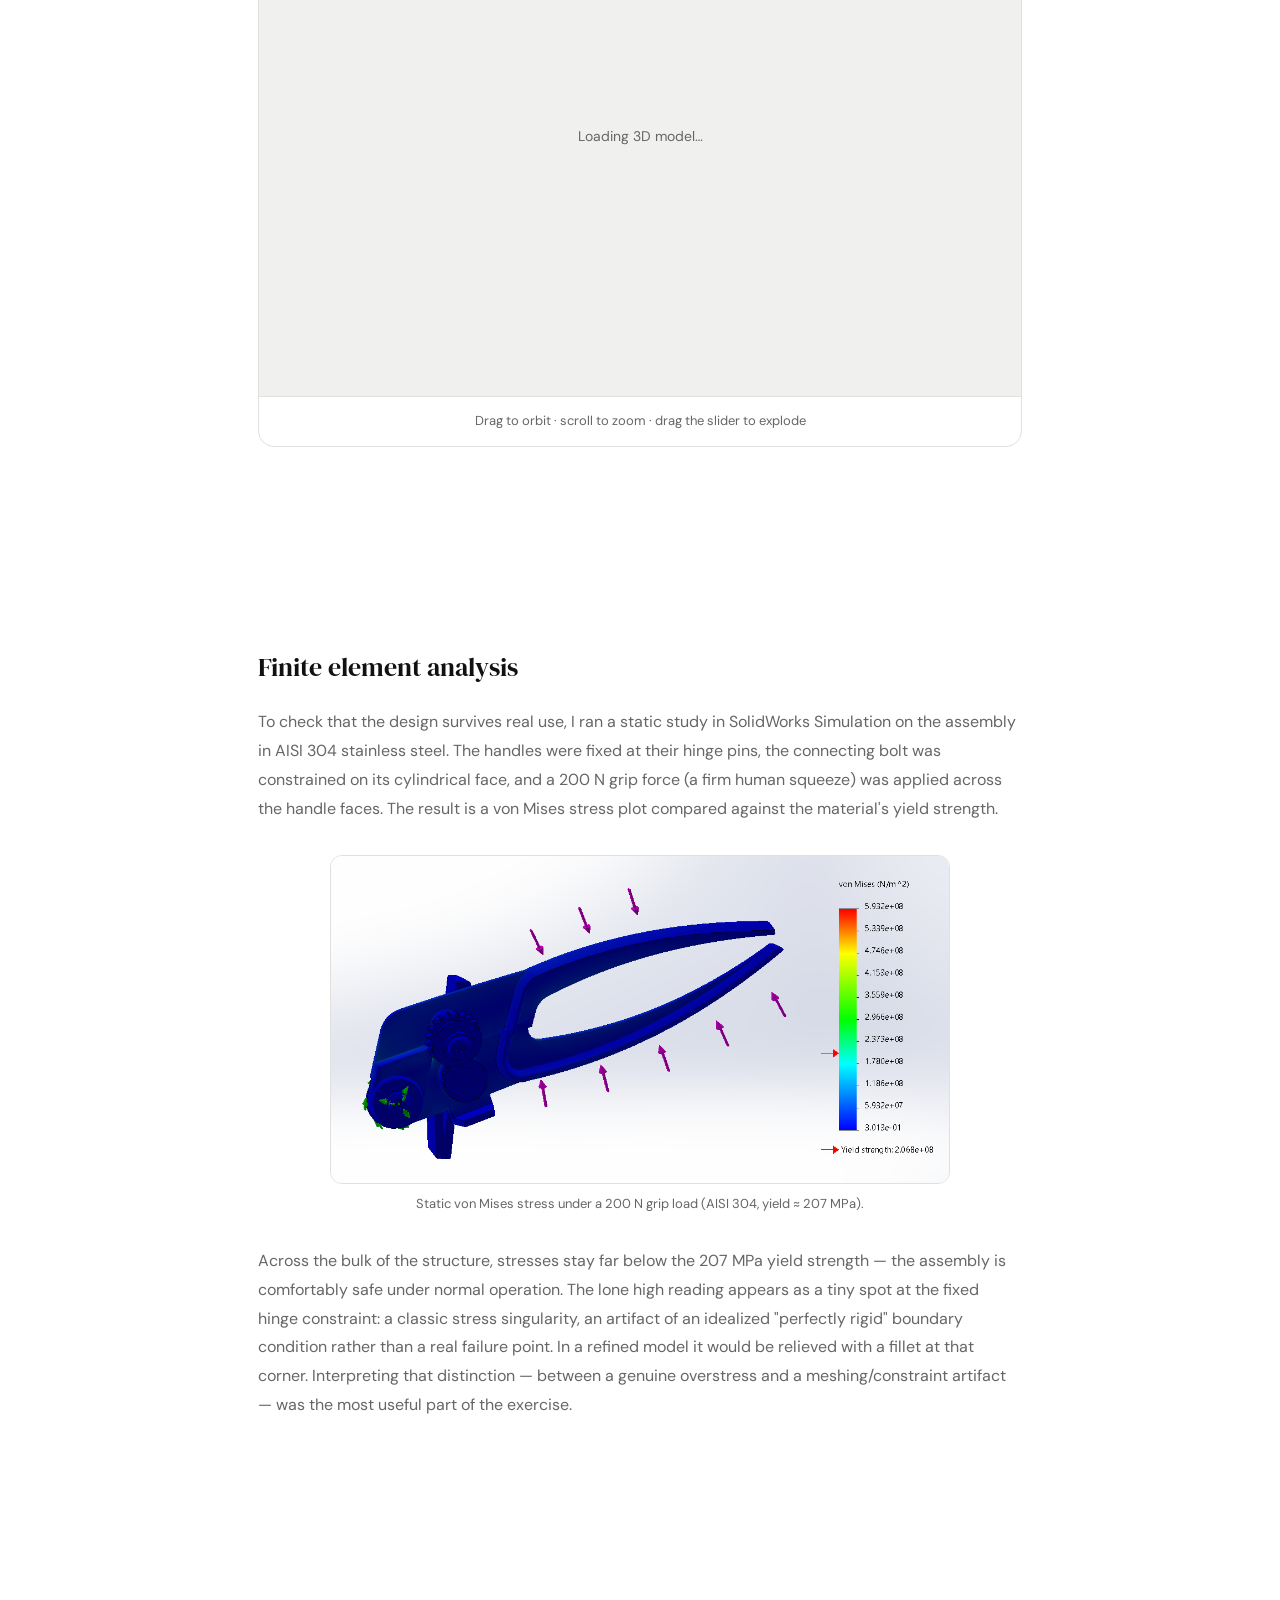
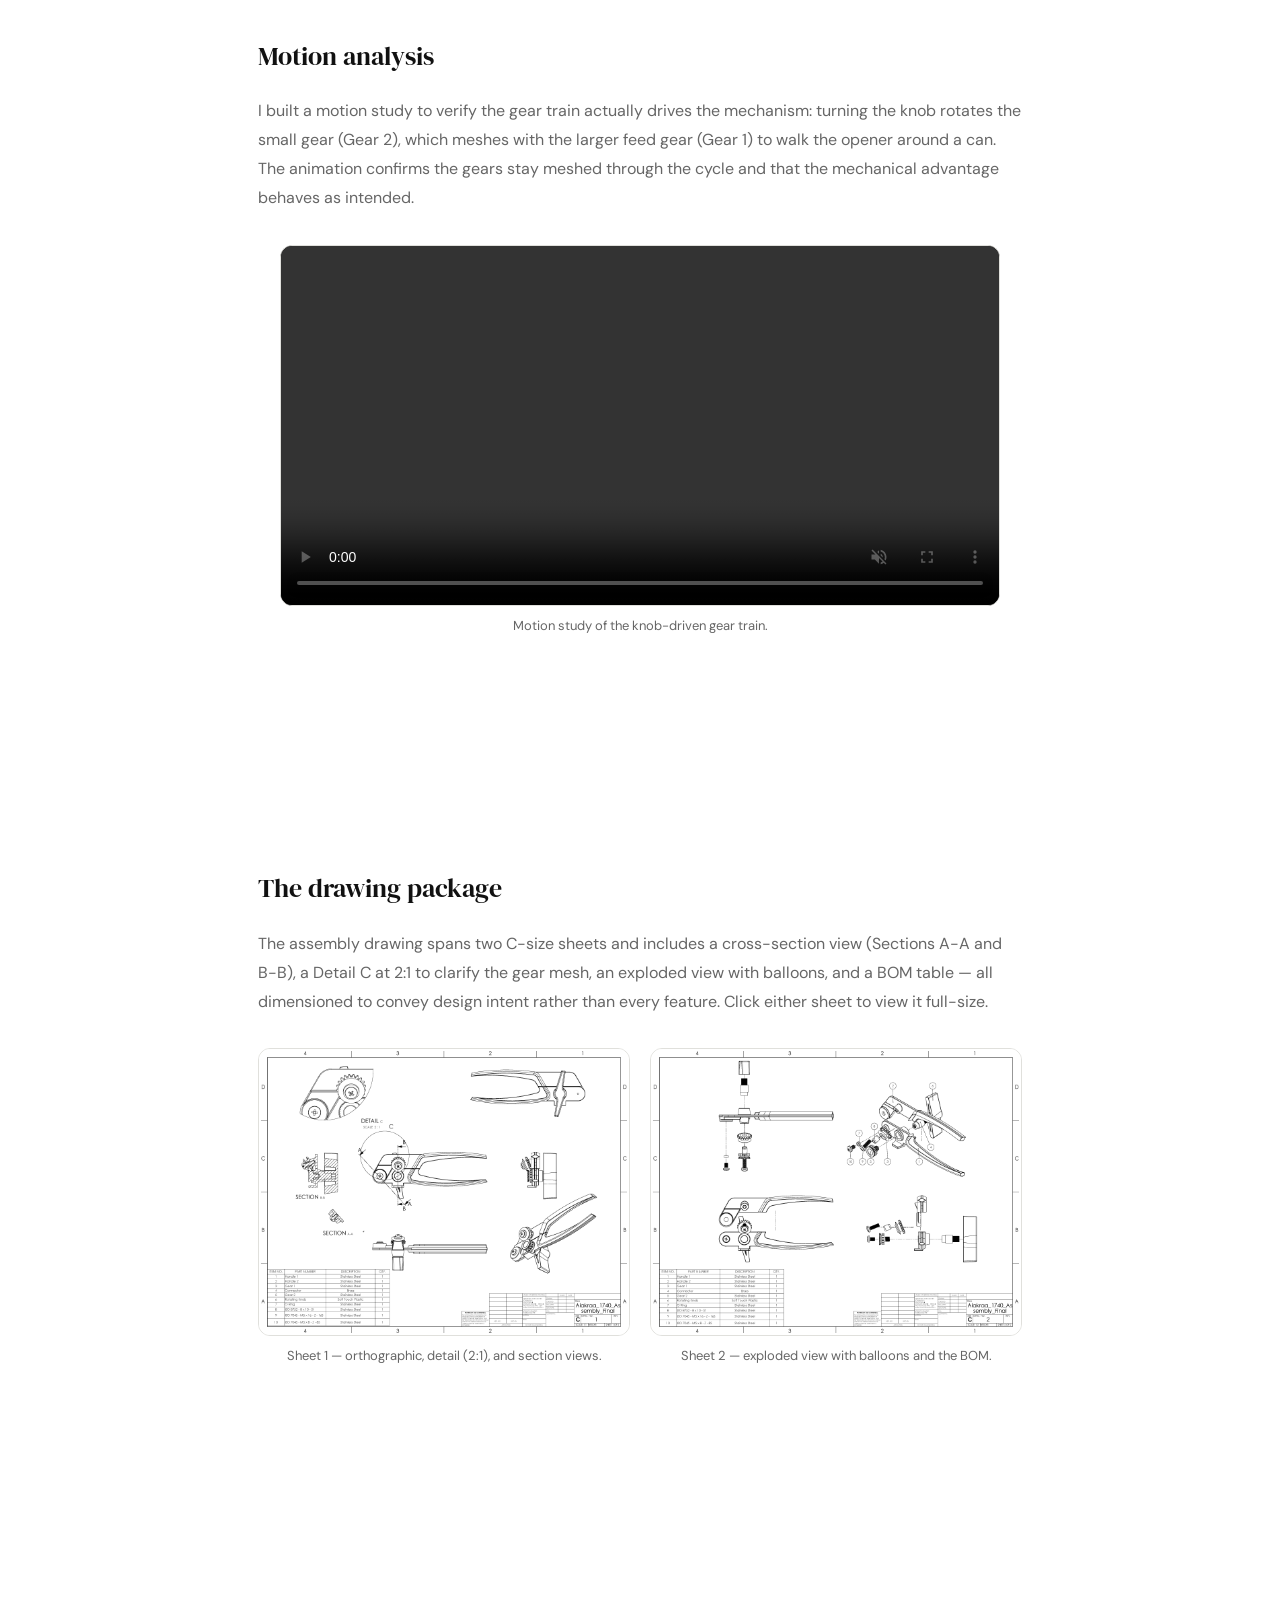
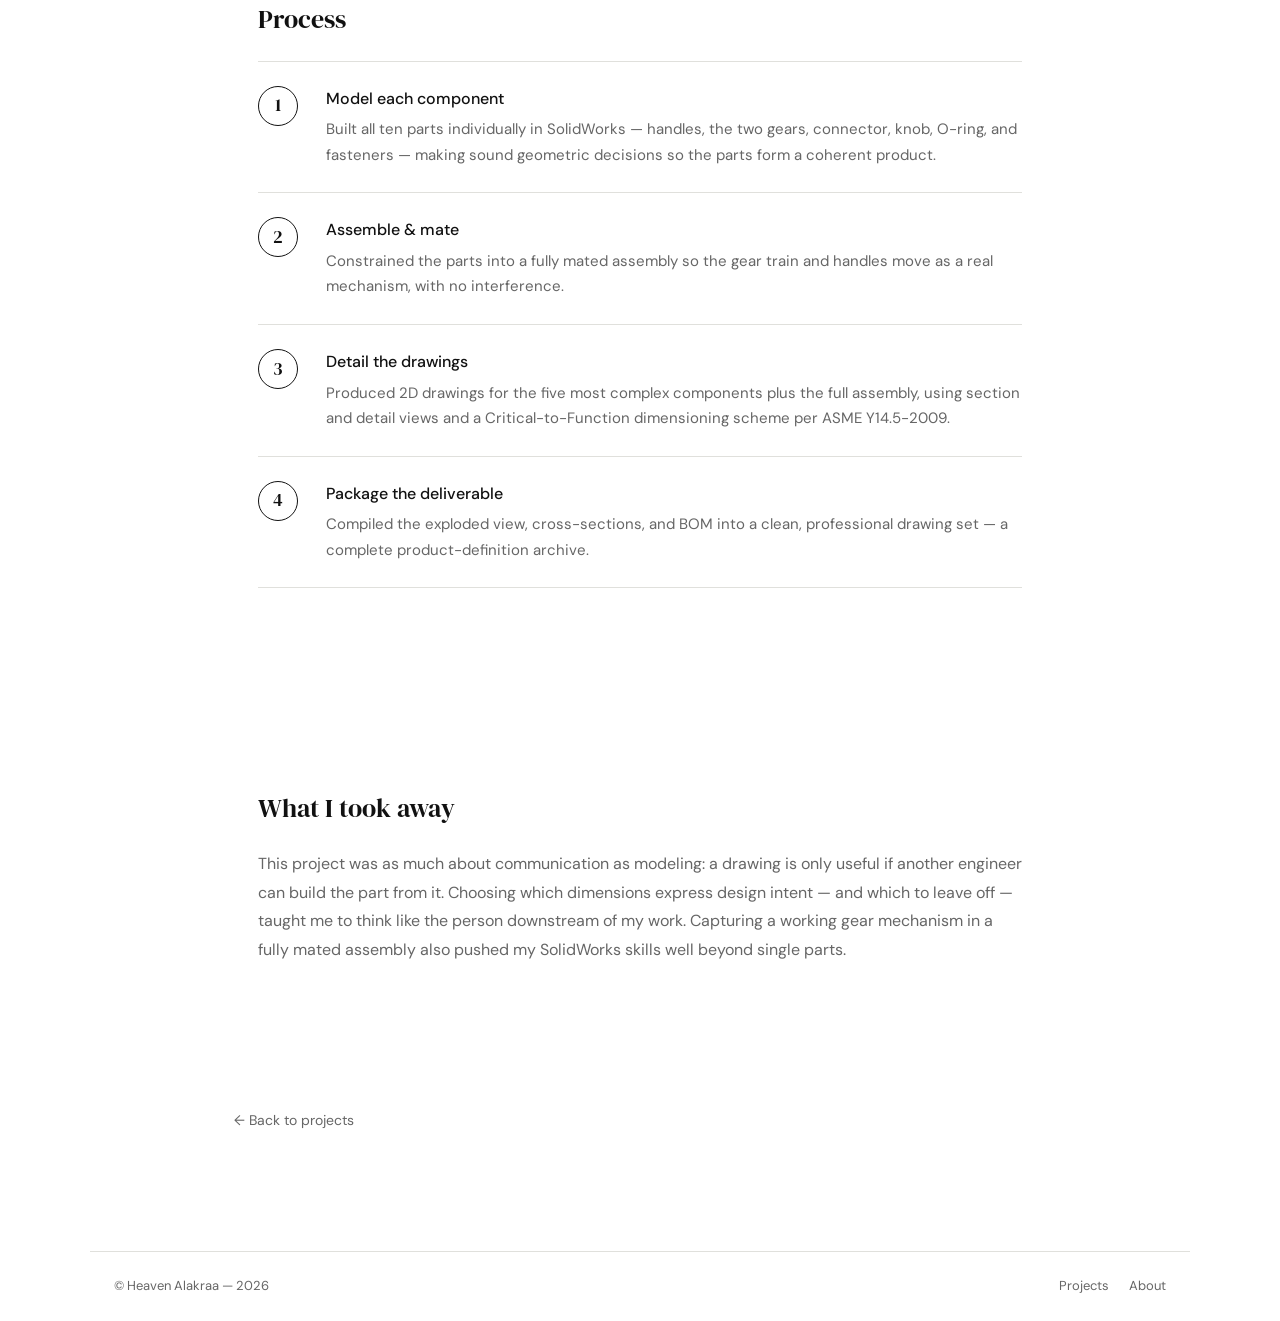
==== commit a4a70817: "Add files via upload" ====
--- a/project-can-opener.html
+++ b/project-can-opener.html
@@ -3,7 +3,7 @@
 <head>
 <meta charset="UTF-8">
 <meta name="viewport" content="width=device-width, initial-scale=1.0">
-<title>Can Opener — Mechanical Design, Documentation &amp; Analysis — Heaven Alakraa</title>
+<title>Can Opener — Mechanical Design, Documentation, and Analysis — Heaven Alakraa</title>
 <link rel="preconnect" href="https://fonts.googleapis.com">
 <link href="https://fonts.googleapis.com/css2?family=DM+Serif+Display:ital@0;1&family=DM+Sans:wght@300;400;500&display=swap" rel="stylesheet">
 <link rel="stylesheet" href="styles.css">
@@ -70,7 +70,7 @@
 <article class="project-page">
   <a class="back-link" href="index.html#projects">← Back to projects</a>
 
-  <div class="pp-year">2025 · Computer-Aided Visualization &amp; Design</div>
+  <div class="pp-year">2024–2025 · ENGN 1740 · Computer-Aided Visualization &amp; Design</div>
   <h1 class="pp-title">Can Opener — Mechanical Design, Documentation, and Analysis</h1>
   <div class="pp-tags">
     <span class="project-tag">SolidWorks</span>
@@ -189,37 +189,7 @@
         <figcaption>Sheet 2 — exploded view with balloons and the BOM.</figcaption>
       </figure>
     </div>
-    <!--
-      Optional: add individual component drawings too. Save them as
-      co/part-handle.png, co/part-gear1.png, etc., then duplicate a figure block above.
-    -->
-  </section>
-
-  <!-- =========================================================
-       OPTIONAL: FEA + MOTION ANALYSIS
-       These sections are commented out. If you run the studies, (1) save the
-       images into the co/ folder with the names shown, and (2) delete the
-       surrounding  >!--  and  --<  so the section becomes visible.
-       ========================================================= -->
-  <!--
-  <section class="pp-section">
-    <h2>FEA — stress under operating load</h2>
-    <p>I ran a static finite-element study on the most heavily loaded component to confirm it stays within the yield strength of stainless steel under a realistic squeezing force.</p>
-    <figure class="media-figure center">
-      <img src="co/fea.png" alt="FEA von Mises stress result on the can opener">
-      <figcaption>von Mises stress under operating load, compared against yield.</figcaption>
-    </figure>
-  </section>
-
-  <section class="pp-section">
-    <h2>Motion study — the gear train</h2>
-    <p>A motion study of the gear train shows how the knob input drives the feed gear and walks the cutter around the can.</p>
-    <figure class="media-figure center vid">
-      <video src="co/motion.mp4" controls muted playsinline preload="metadata"></video>
-      <figcaption>Gear train motion study.</figcaption>
-    </figure>
-  </section>
-  -->
+  </section>
 
   <!-- ===== PROCESS ===== -->
   <section class="pp-section">
@@ -371,7 +341,7 @@
     scene.add(root);
 
     // frame the camera
-    const dist = modelRadius * 0.75;
+    const dist = modelRadius * 1.5;
     homeCam.set(assemblyCenter.x + dist * 0.7, assemblyCenter.y + dist * 0.5, assemblyCenter.z + dist * 0.8);
     controls.target.copy(assemblyCenter);
     resetView();
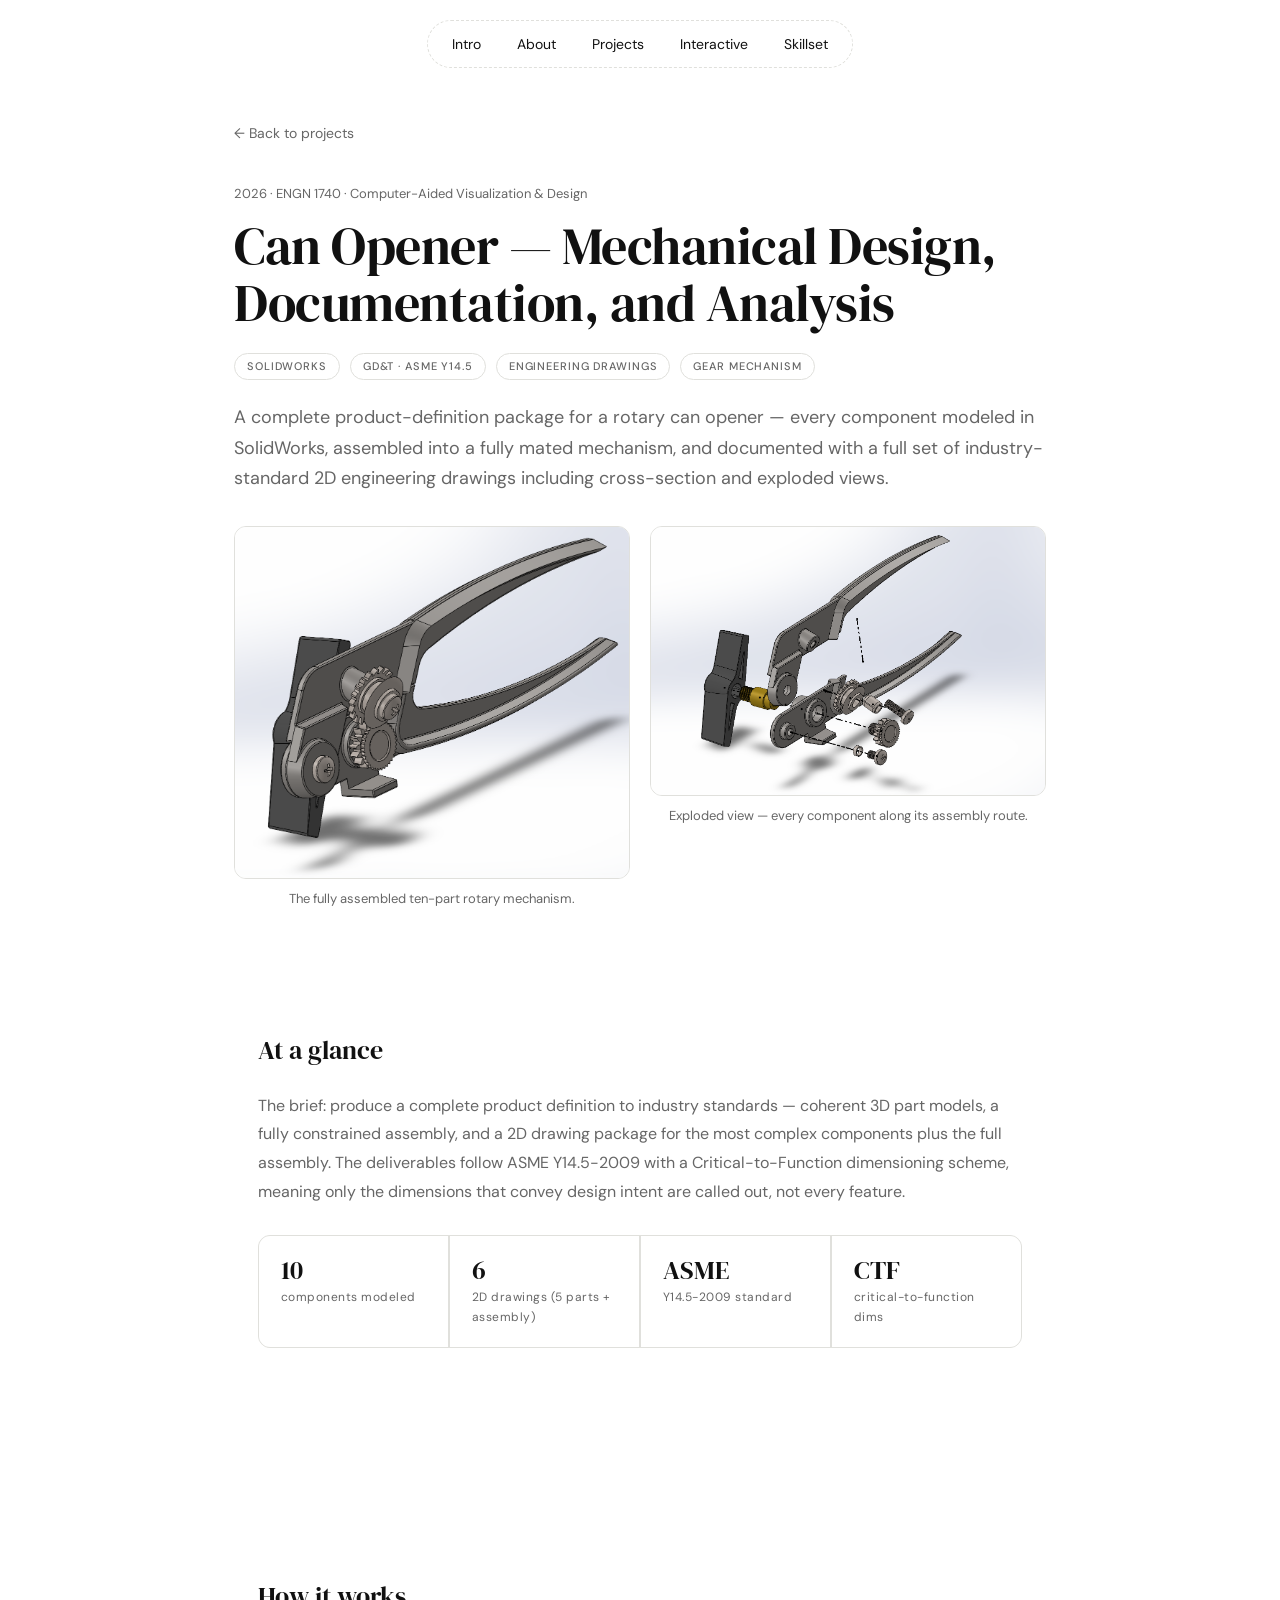
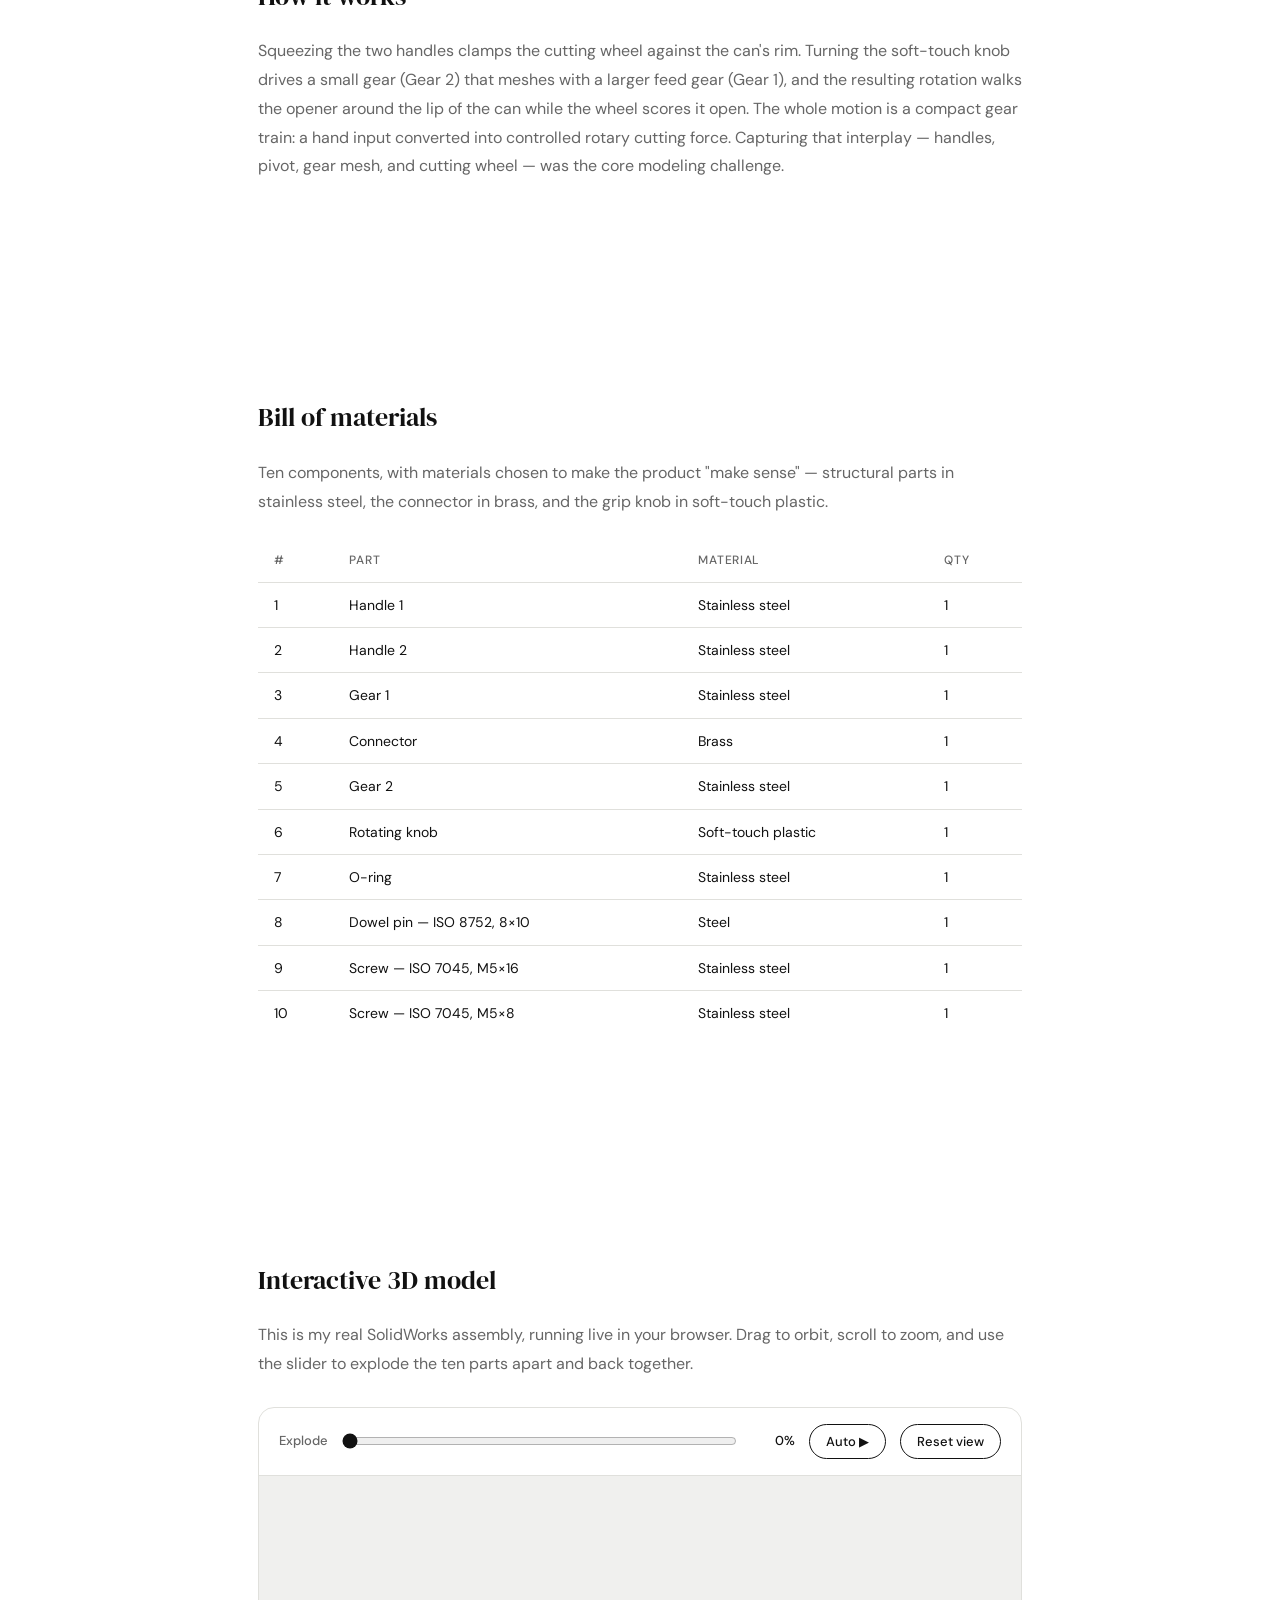
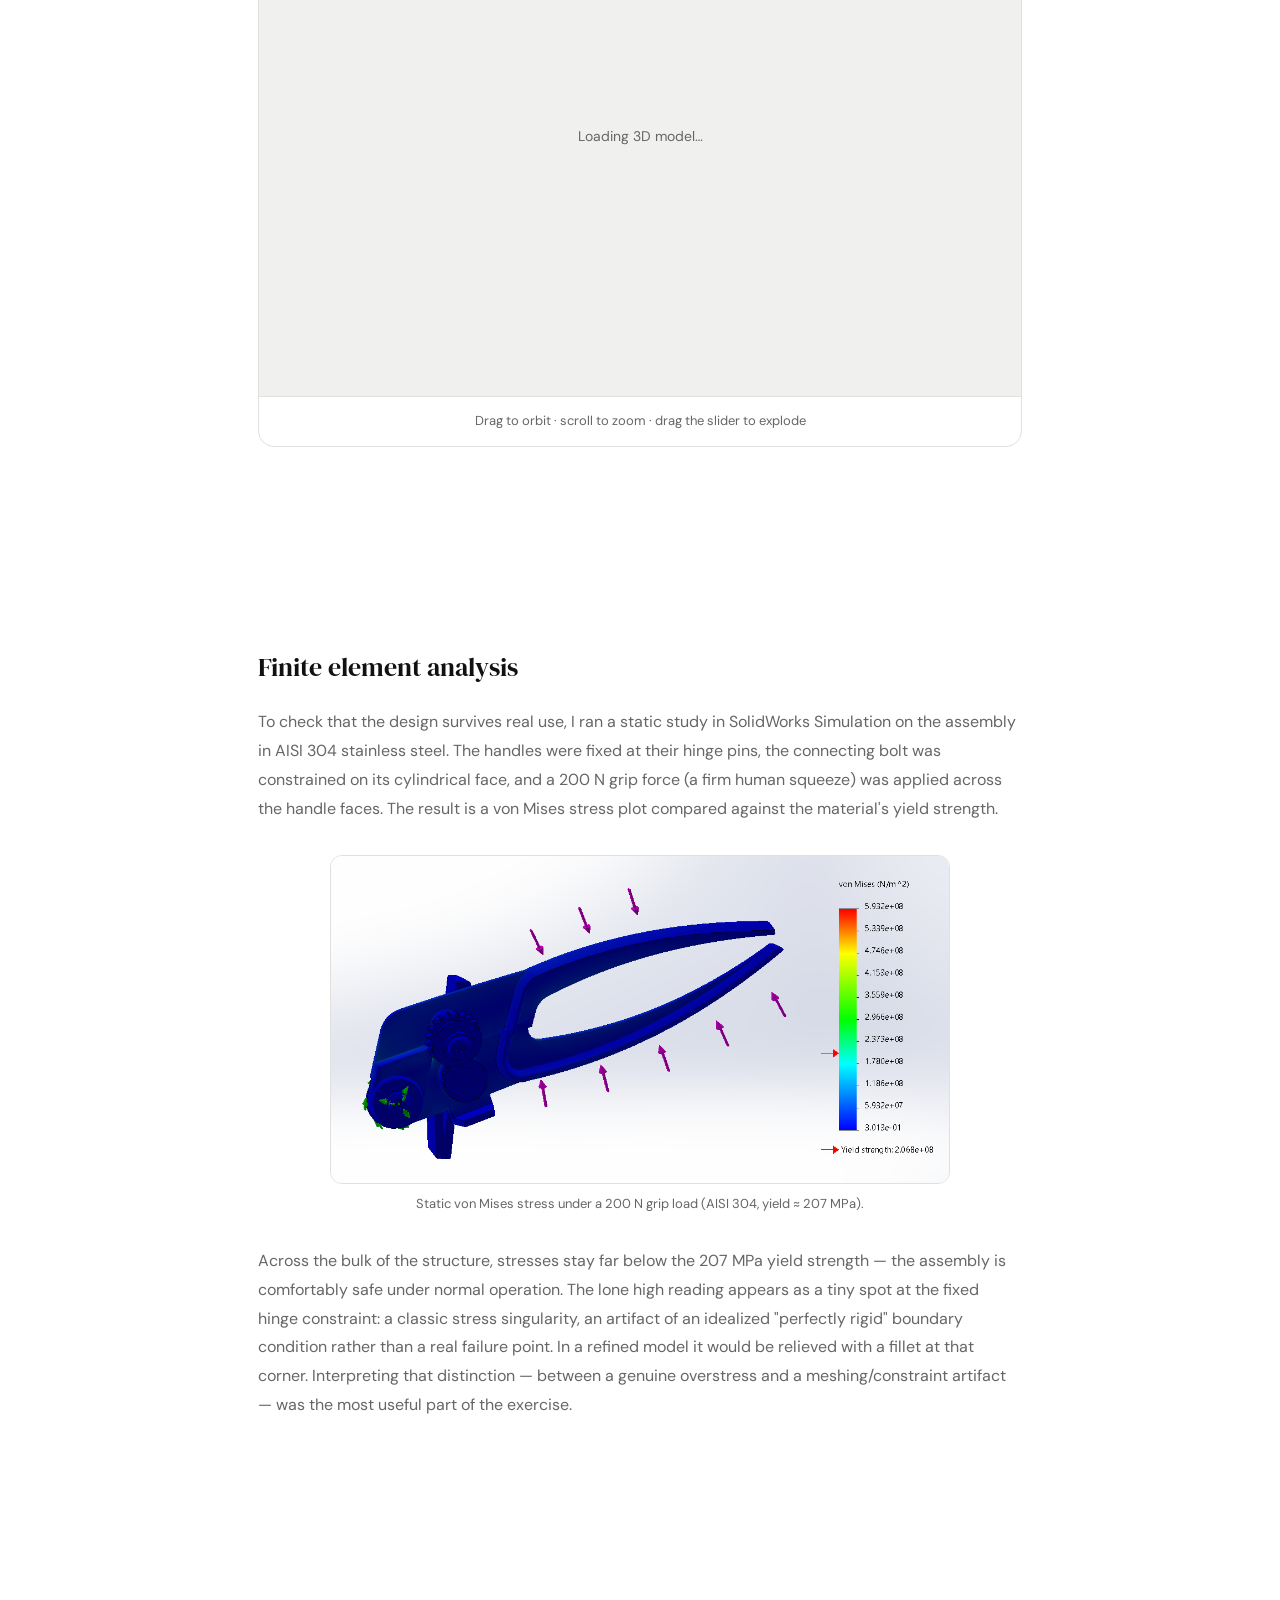
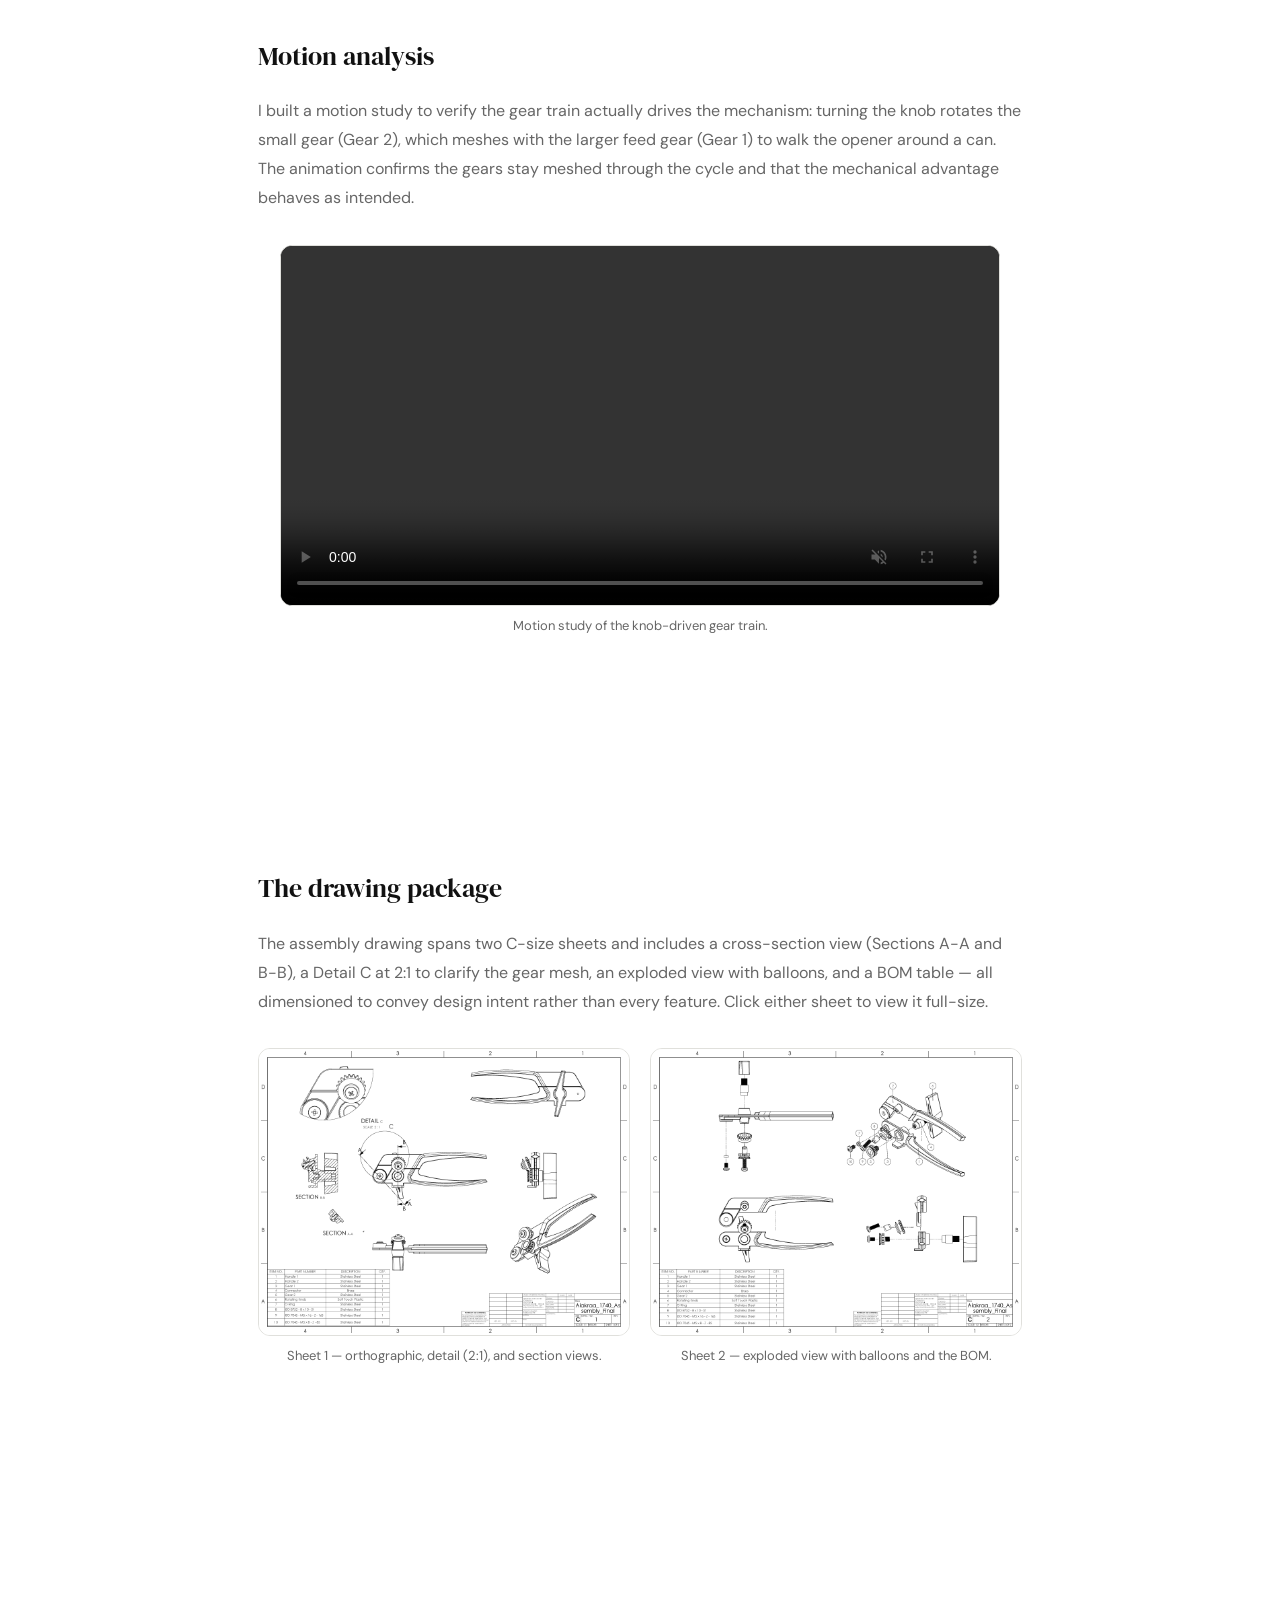
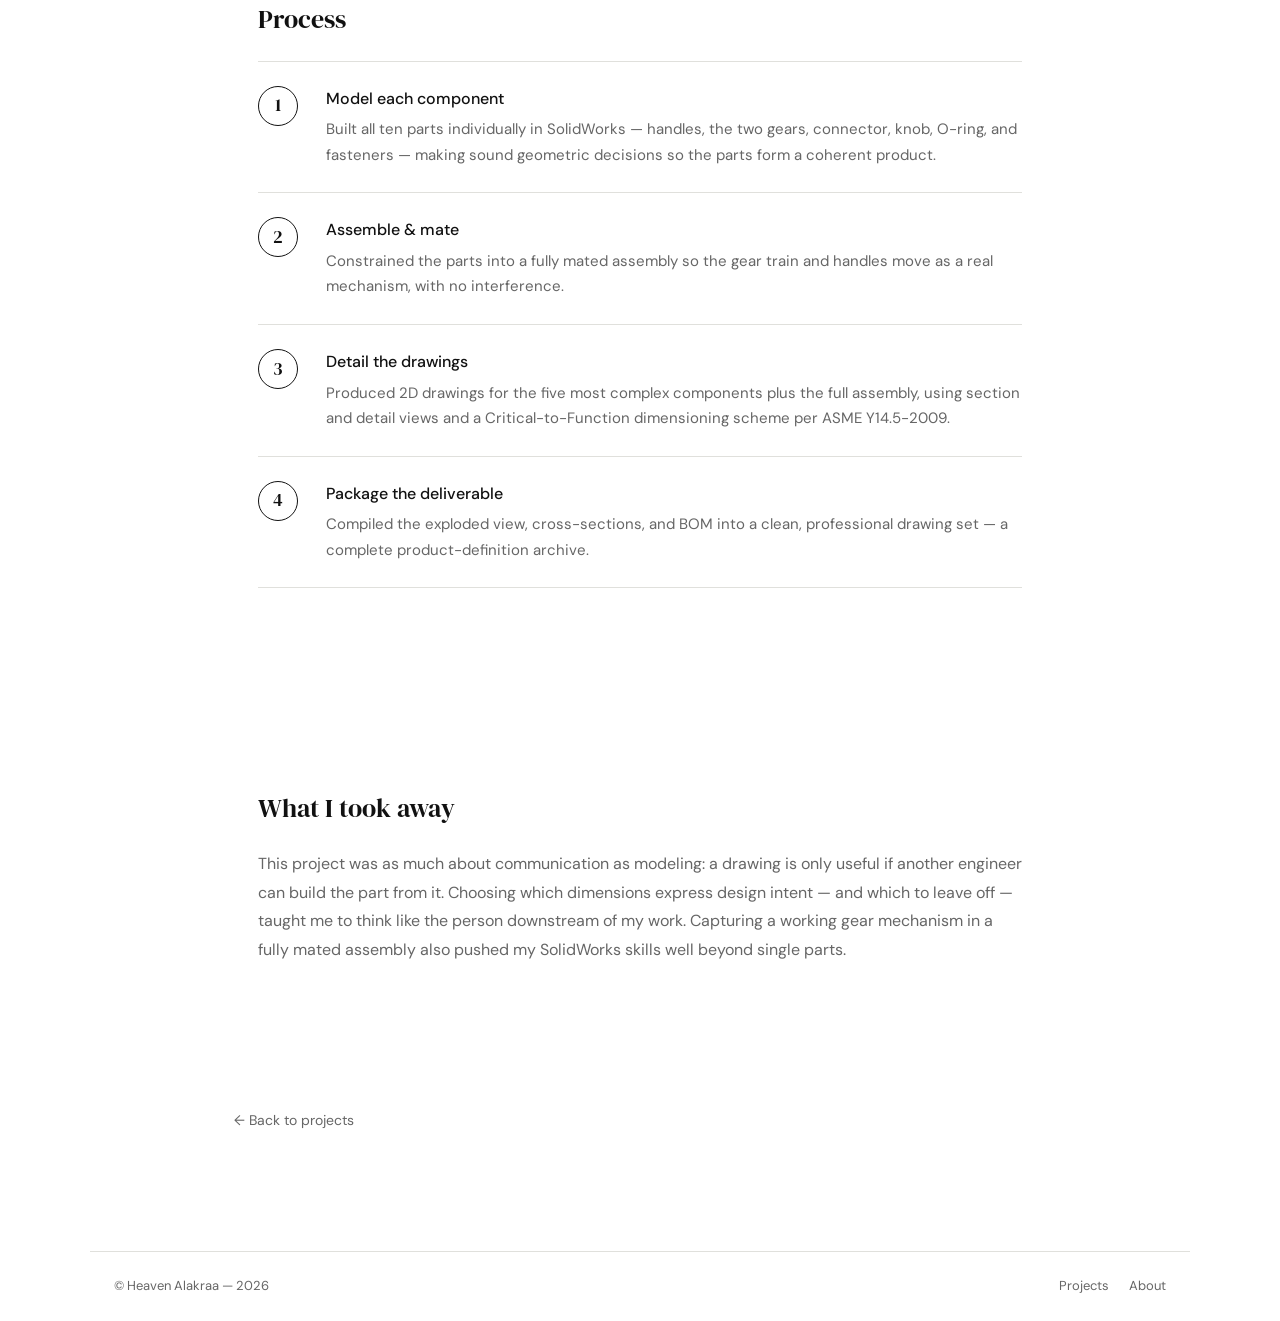
==== commit d3ecb377: "Update project-can-opener.html" ====
--- a/project-can-opener.html
+++ b/project-can-opener.html
@@ -70,7 +70,7 @@
 <article class="project-page">
   <a class="back-link" href="index.html#projects">← Back to projects</a>
 
-  <div class="pp-year">2024–2025 · ENGN 1740 · Computer-Aided Visualization &amp; Design</div>
+  <div class="pp-year">2026 · ENGN 1740 · Computer-Aided Visualization &amp; Design</div>
   <h1 class="pp-title">Can Opener — Mechanical Design, Documentation, and Analysis</h1>
   <div class="pp-tags">
     <span class="project-tag">SolidWorks</span>
@@ -341,7 +341,7 @@
     scene.add(root);
 
     // frame the camera
-    const dist = modelRadius * 1.5;
+    const dist = modelRadius;
     homeCam.set(assemblyCenter.x + dist * 0.7, assemblyCenter.y + dist * 0.5, assemblyCenter.z + dist * 0.8);
     controls.target.copy(assemblyCenter);
     resetView();
